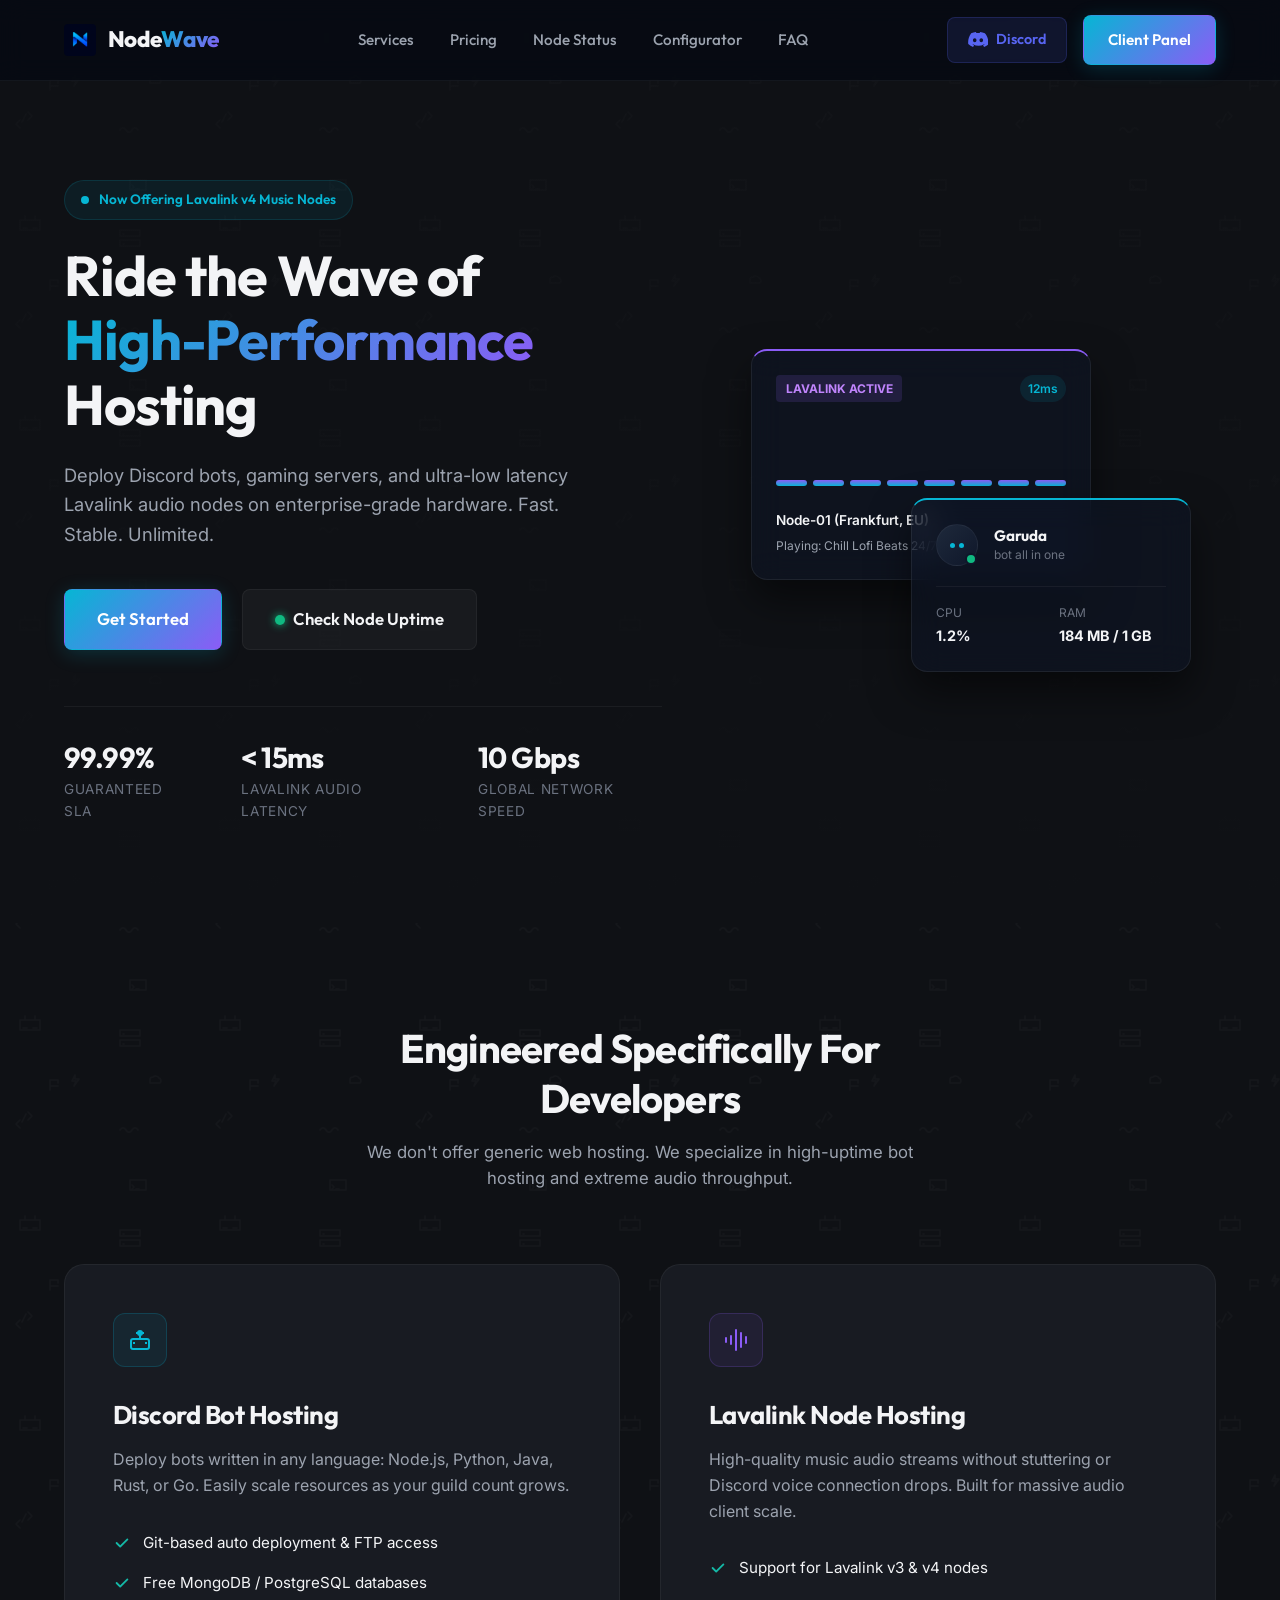
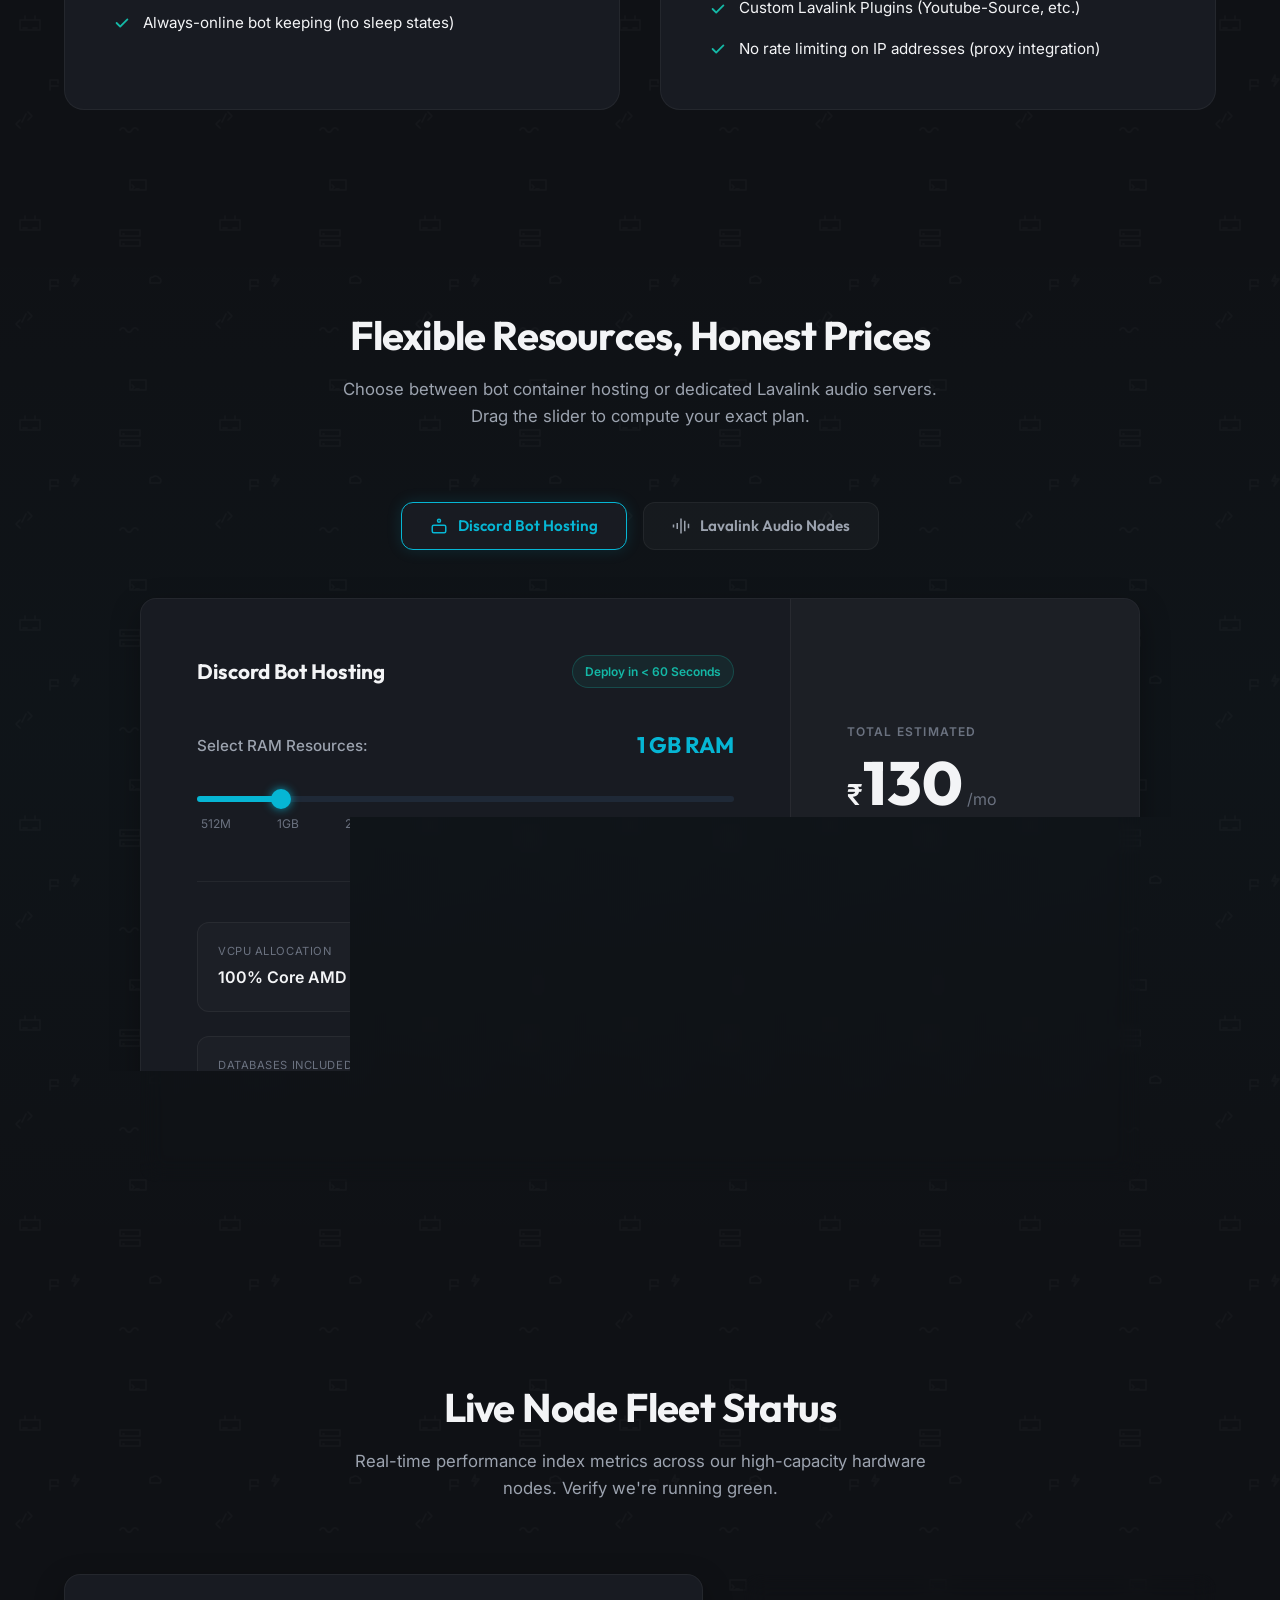
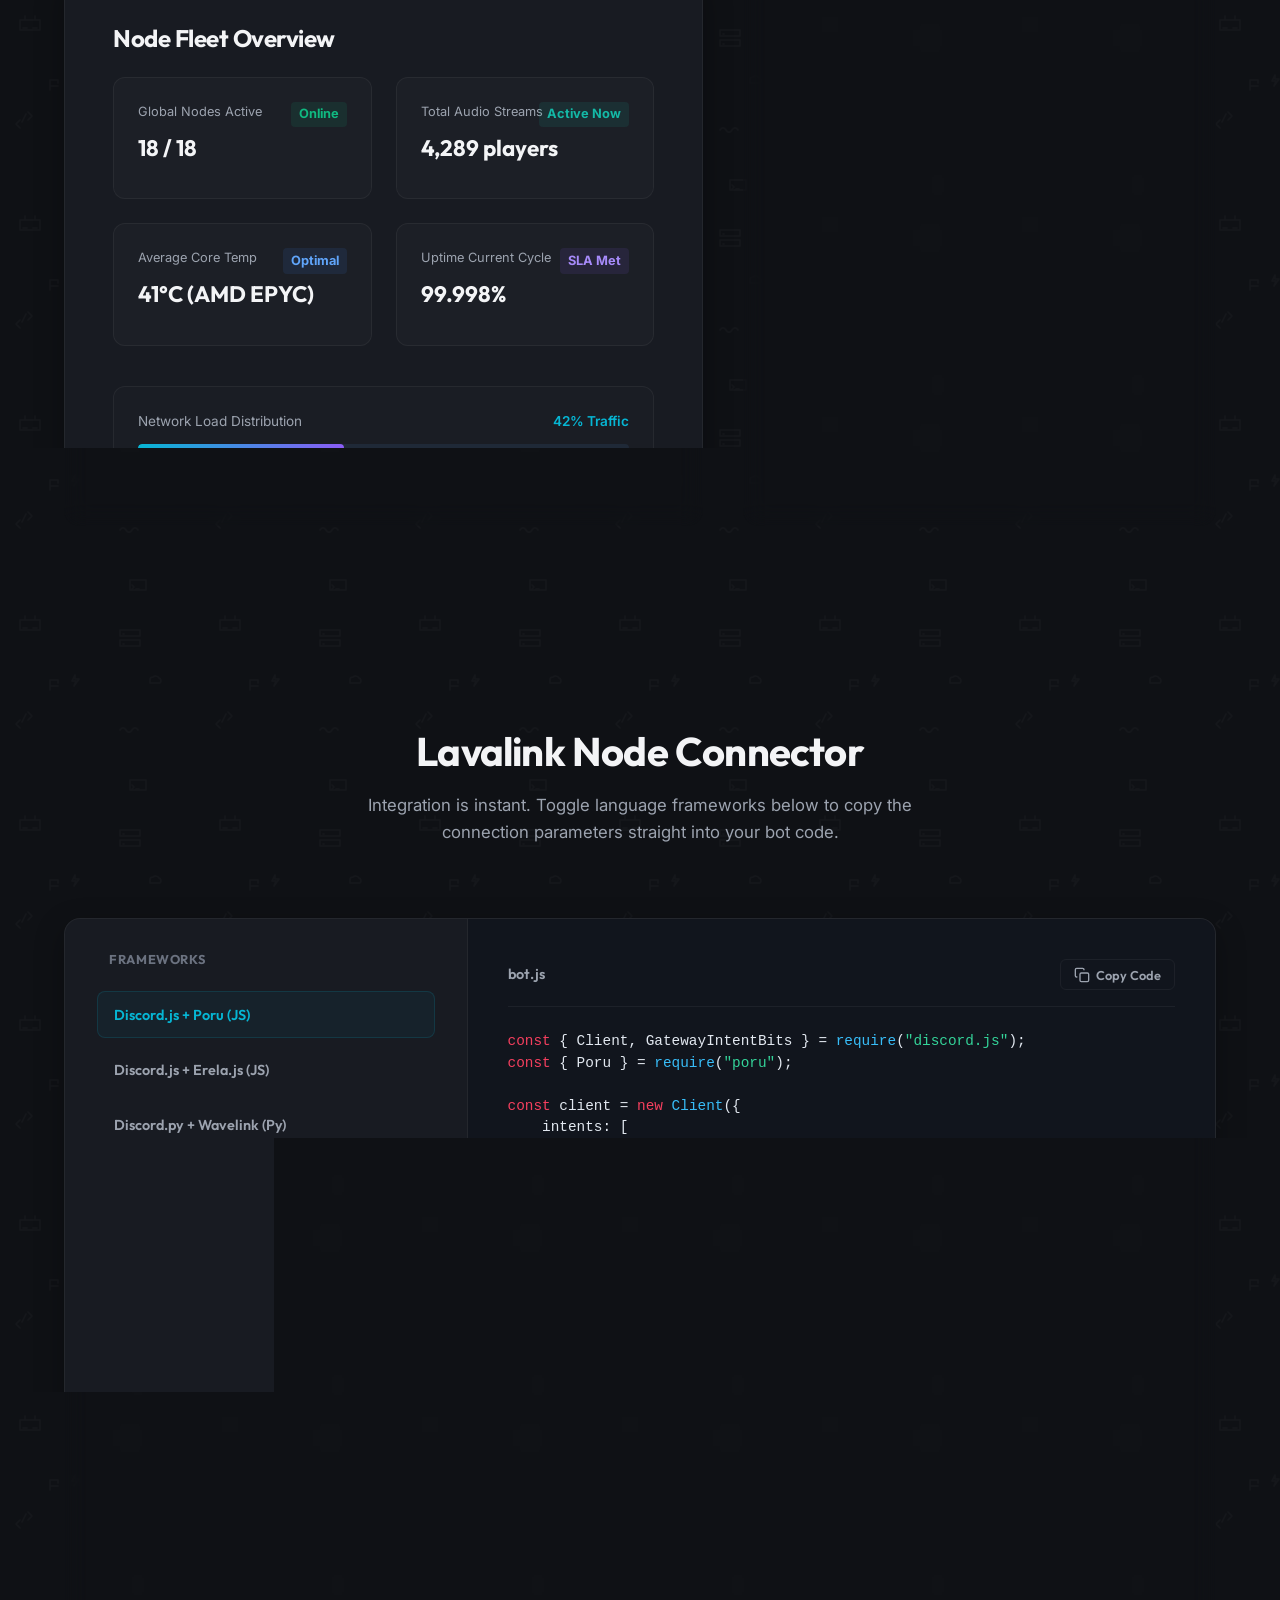
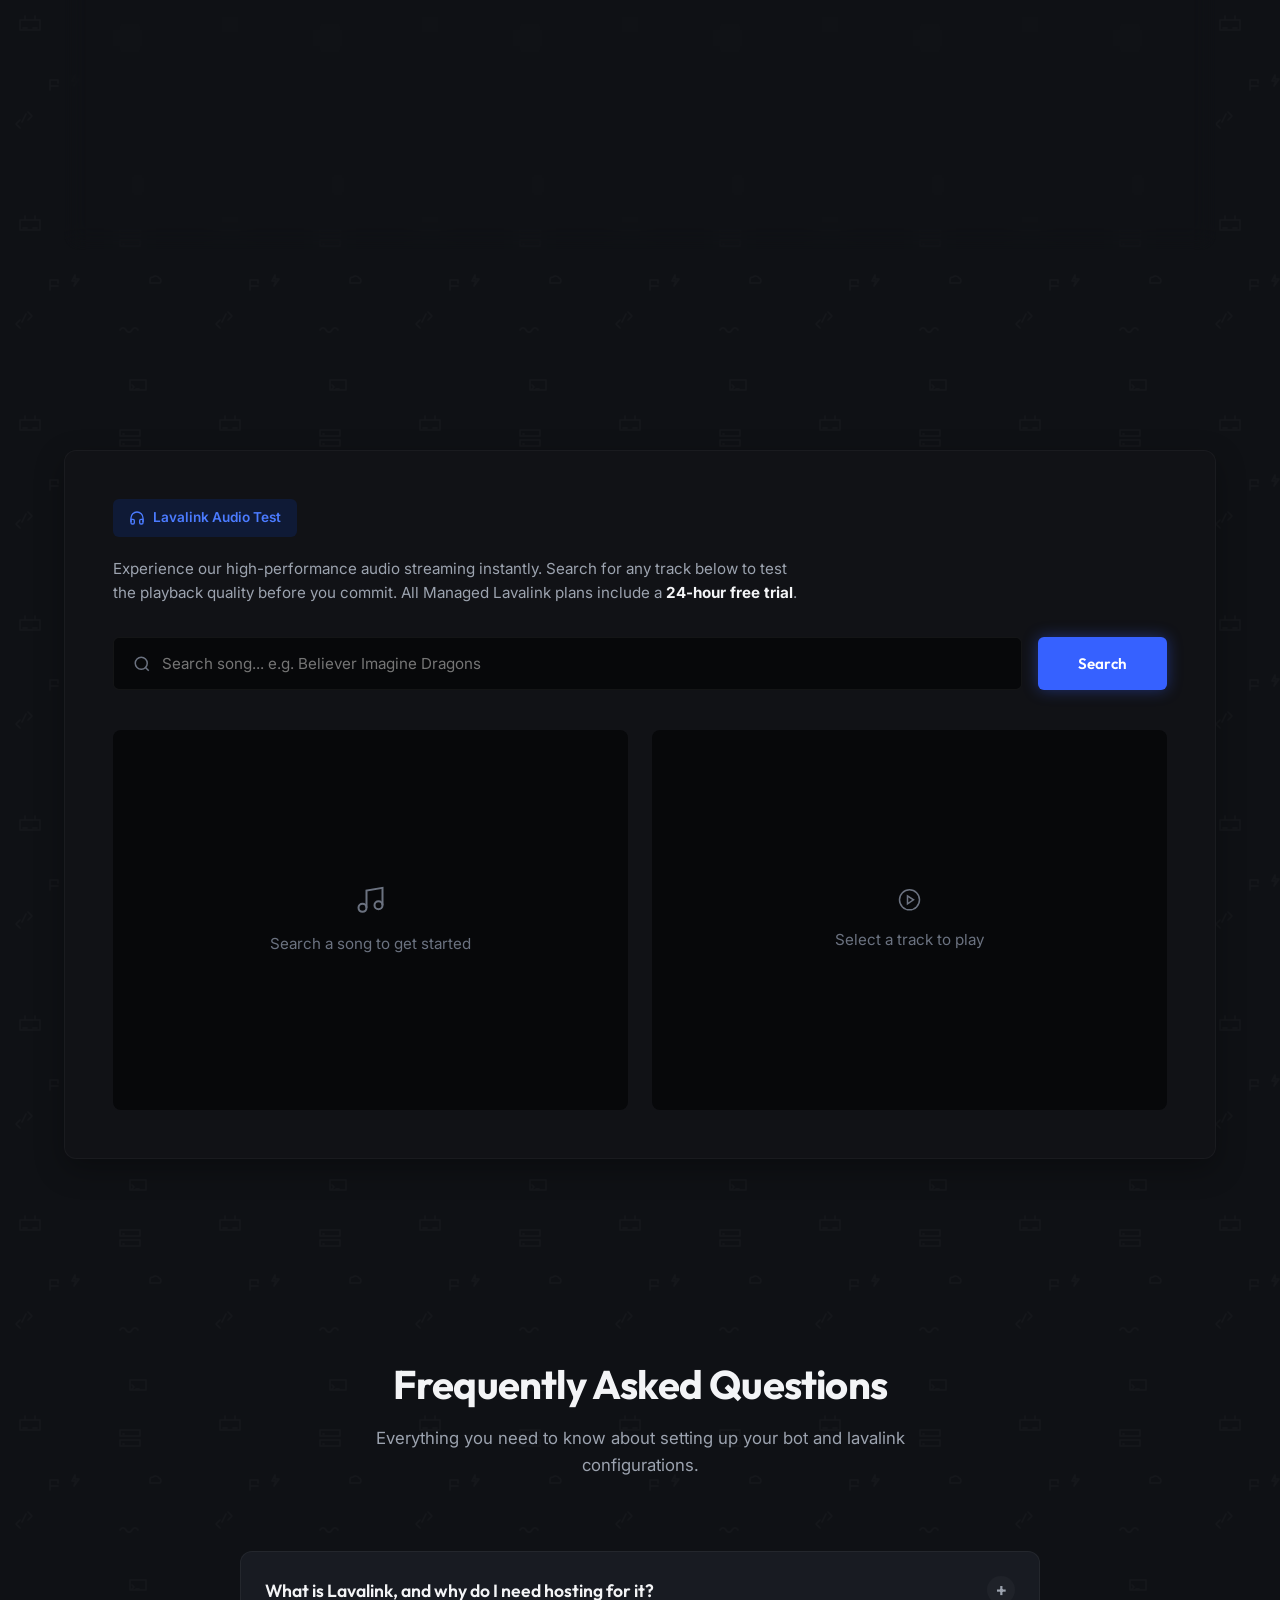
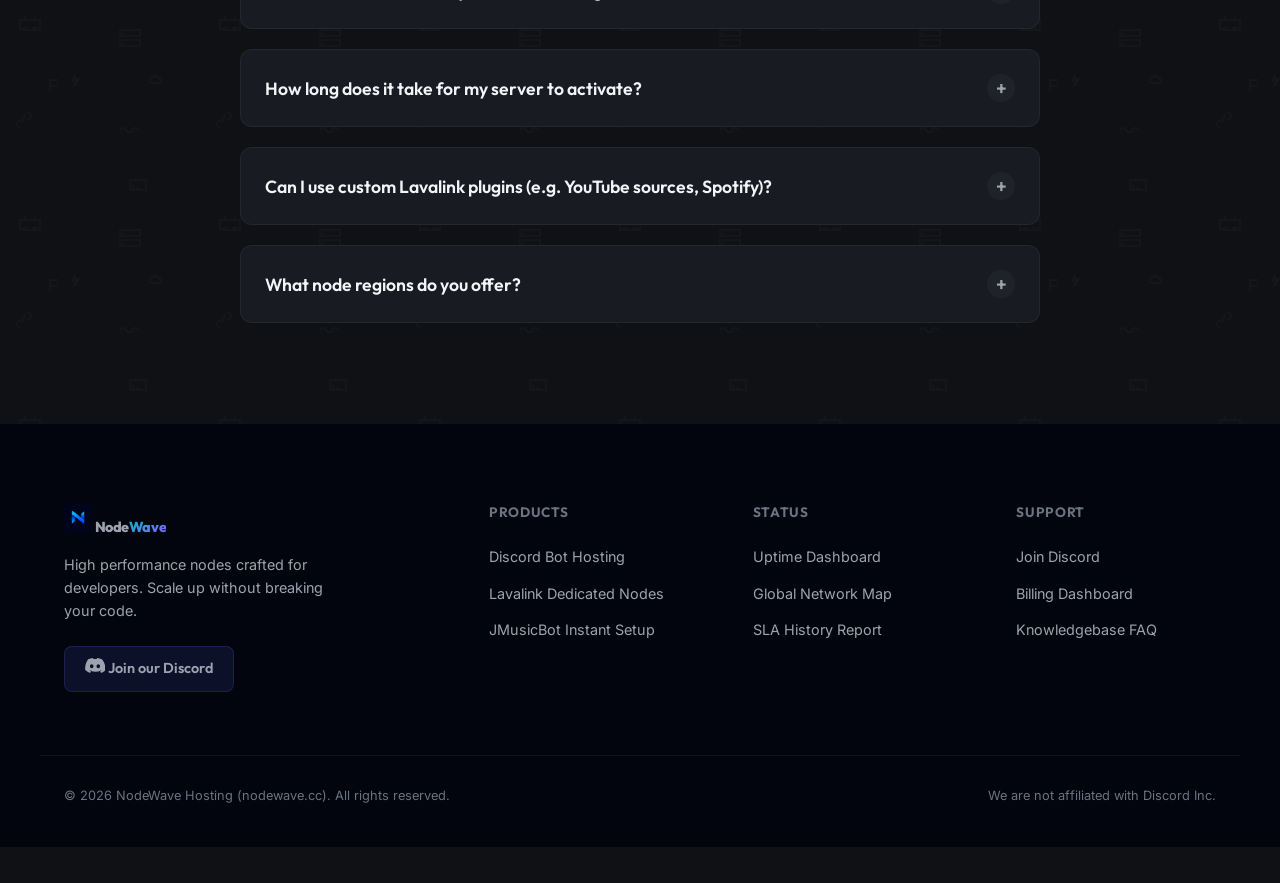
==== index.html @ 7b296e59 "update audio test description text" ====
<!DOCTYPE html>
<html lang="en">
<head>
    <meta charset="UTF-8">
    <meta name="viewport" content="width=device-width, initial-scale=1.0">
    <title>NodeWave | Premium Discord Bot & High-Performance Lavalink Hosting</title>
    <meta name="description" content="Deploy your Discord bots and Lavalink audio nodes with ultra-low latency, 99.9% uptime SLA, and interactive instant scaling on the industry-leading NodeWave hosting platform.">
    <!-- Google Fonts: Outfit & Inter -->
    <link rel="preconnect" href="https://fonts.googleapis.com">
    <link rel="preconnect" href="https://fonts.gstatic.com" crossorigin>
    <link href="https://fonts.googleapis.com/css2?family=Inter:wght@300;400;500;600;700&family=Outfit:wght@400;500;600;700;800&display=swap" rel="stylesheet">
    <link rel="stylesheet" href="style.css">
</head>
<body>
    <!-- Background glowing visual spots -->
    <div class="glow-orb orb-1"></div>
    <div class="glow-orb orb-2"></div>
    <div class="glow-orb orb-3"></div>

    <!-- Navigation Bar -->
    <header class="header">
        <div class="container nav-container">
            <a href="#" class="logo" id="nav-logo">
                <img src="nodewavelogo.png" alt="NodeWave Logo" class="logo-img">
                <span>Node<span class="gradient-text">Wave</span></span>
            </a>
            <nav class="nav-links">
                <a href="#services" class="nav-link" id="link-services">Services</a>
                <a href="#pricing" class="nav-link" id="link-pricing">Pricing</a>
                <a href="#status" class="nav-link" id="link-status">Node Status</a>
                <a href="#configurator" class="nav-link" id="link-config">Configurator</a>
                <a href="#faq" class="nav-link" id="link-faq">FAQ</a>
            </nav>
            <div class="nav-actions">
                <a href="https://discord.gg/bothost" class="btn-discord-nav" id="btn-nav-discord" target="_blank" rel="noopener">
                    <svg width="20" height="15" viewBox="0 0 127.14 96.36" fill="currentColor">
                        <path d="M107.7,8.07A105.15,105.15,0,0,0,77.26,0a77.19,77.19,0,0,0-3.3,6.83A96.67,96.67,0,0,0,53.22,6.83,77.19,77.19,0,0,0,49.88,0,105.15,105.15,0,0,0,19.44,8.07C3.66,31.58-1.86,54.65,1,77.53A105.73,105.73,0,0,0,32,96.36a77.7,77.7,0,0,0,6.63-10.85,68.43,68.43,0,0,1-10.45-5c.88-.65,1.74-1.34,2.58-2a75.58,75.58,0,0,0,72.9,0c.84.71,1.7,1.4,2.58,2a68.32,68.32,0,0,1-10.45,5,78.37,78.37,0,0,0,6.63,10.85,105.5,105.5,0,0,0,31.1-18.77C129.76,48.45,123.75,25.66,107.7,8.07ZM42.45,65.69C36.18,65.69,31,60,31,53S36.18,40.36,42.45,40.36,53.83,46,53.83,53,48.72,65.69,42.45,65.69Zm42.24,0C78.41,65.69,73.24,60,73.24,53S78.41,40.36,84.69,40.36,96.07,46,96.07,53,91,65.69,84.69,65.69Z"/>
                    </svg>
                    <span>Discord</span>
                </a>
                <a href="#billing" class="btn btn-primary btn-nav-cta" id="btn-nav-portal">Client Panel</a>
            </div>
            <!-- Mobile Menu Toggle -->
            <button class="mobile-toggle" id="mobile-nav-toggle" aria-label="Toggle menu">
                <span></span>
                <span></span>
                <span></span>
            </button>
        </div>
    </header>

    <!-- Mobile Drawer Menu -->
    <div class="mobile-menu" id="mobile-menu-drawer">
        <a href="#services" class="mobile-menu-link">Services</a>
        <a href="#pricing" class="mobile-menu-link">Pricing</a>
        <a href="#status" class="mobile-menu-link">Node Status</a>
        <a href="#configurator" class="mobile-menu-link">Configurator</a>
        <a href="#faq" class="mobile-menu-link">FAQ</a>
        <div class="mobile-menu-actions">
            <a href="https://discord.gg/bothost" class="btn-discord-nav" target="_blank" rel="noopener">Discord Support</a>
            <a href="#billing" class="btn btn-primary" style="text-align: center; display: block; margin-top: 1rem;">Client Panel</a>
        </div>
    </div>

    <main>
        <!-- Hero Section -->
        <section class="hero-section" id="hero">
            <!-- Background Video -->
            <div class="hero-video-bg">
                <video autoplay muted loop playsinline>
                    <source src="hero-bg.mp4" type="video/mp4">
                </video>
            </div>
            <div class="container hero-container">
                <div class="hero-content">
                    <div class="badge-new-release">
                        <span class="badge-dot animate-ping"></span>
                        <span>Now Offering Lavalink v4 Music Nodes</span>
                    </div>
                    <h1 class="hero-title">
                        Ride the Wave of <br>
                        <span class="gradient-text">High-Performance</span> Hosting
                    </h1>
                    <p class="hero-subtitle">
                        Deploy Discord bots, gaming servers, and ultra-low latency Lavalink audio nodes on enterprise-grade hardware. Fast. Stable. Unlimited.
                    </p>
                    <div class="hero-actions">
                        <a href="#pricing" class="btn btn-primary btn-large glow-hover" id="btn-hero-explore">Get Started</a>
                        <a href="#status" class="btn btn-secondary btn-large" id="btn-hero-status">
                            <span class="green-indicator animate-pulse"></span>
                            Check Node Uptime
                        </a>
                    </div>
                    <div class="hero-stats">
                        <div class="hero-stat-item">
                            <h3>99.99%</h3>
                            <p>Guaranteed SLA</p>
                        </div>
                        <div class="hero-stat-item">
                            <h3>&lt; 15ms</h3>
                            <p>Lavalink Audio Latency</p>
                        </div>
                        <div class="hero-stat-item">
                            <h3>10 Gbps</h3>
                            <p>Global Network Speed</p>
                        </div>
                    </div>
                </div>
                
                <!-- Graphic Hero Wave / Node Visual -->
                <div class="hero-visual">
                    <div class="visual-card-wrapper">
                        <!-- Glassmorphic floating card 1 -->
                        <div class="floating-card node-card">
                            <div class="card-header-status">
                                <span class="status-badge live">LAVALINK ACTIVE</span>
                                <span class="latency-pill">12ms</span>
                            </div>
                            <div class="audio-waves">
                                <span class="wave-bar bar-1"></span>
                                <span class="wave-bar bar-2"></span>
                                <span class="wave-bar bar-3"></span>
                                <span class="wave-bar bar-4"></span>
                                <span class="wave-bar bar-5"></span>
                                <span class="wave-bar bar-6"></span>
                                <span class="wave-bar bar-7"></span>
                                <span class="wave-bar bar-8"></span>
                            </div>
                            <div class="node-meta">
                                <span class="node-title">Node-01 (Frankfurt, EU)</span>
                                <span class="node-track-name">Playing: Chill Lofi Beats 24/7</span>
                            </div>
                        </div>

                        <!-- Glassmorphic floating card 2 -->
                        <div class="floating-card bot-card">
                            <div class="bot-header">
                                <div class="bot-avatar-mock">
                                    <div class="avatar-eye left"></div>
                                    <div class="avatar-eye right"></div>
                                    <div class="online-indicator"></div>
                                </div>
                                <div class="bot-details">
                                    <h4>Garuda</h4>
                                    <p>bot all in one</p>
                                </div>
                            </div>
                            <div class="bot-spec-grid">
                                <div class="spec-item">
                                    <span>CPU</span>
                                    <strong>1.2%</strong>
                                </div>
                                <div class="spec-item">
                                    <span>RAM</span>
                                    <strong>184 MB / 1 GB</strong>
                                </div>
                            </div>
                        </div>

                        <!-- Sphere mesh decorative grid -->
                        <div class="mesh-grid-bg"></div>
                    </div>
                </div>
            </div>
        </section>

        <!-- Services Highlight Section -->
        <section class="services-section" id="services">
            <div class="container">
                <div class="section-header">
                    <h2 class="section-title">Engineered Specifically For Developers</h2>
                    <p class="section-subtitle">We don't offer generic web hosting. We specialize in high-uptime bot hosting and extreme audio throughput.</p>
                </div>
                
                <div class="services-grid">
                    <!-- Bot Hosting Card -->
                    <div class="service-card" id="card-bot-hosting">
                        <div class="service-icon-box cyan-glow">
                            <svg width="24" height="24" viewBox="0 0 24 24" fill="none" stroke="currentColor" stroke-width="2">
                                <rect x="3" y="11" width="18" height="10" rx="2" />
                                <circle cx="12" cy="5" r="2" />
                                <path d="M12 7v4M8 5h8" />
                                <path d="M6 14v2M18 14v2" />
                            </svg>
                        </div>
                        <h3>Discord Bot Hosting</h3>
                        <p class="service-desc">
                            Deploy bots written in any language: Node.js, Python, Java, Rust, or Go. Easily scale resources as your guild count grows.
                        </p>
                        <ul class="service-list">
                            <li>
                                <svg class="list-check" viewBox="0 0 20 20" fill="currentColor"><path fill-rule="evenodd" d="M16.707 5.293a1 1 0 010 1.414l-8 8a1 1 0 01-1.414 0l-4-4a1 1 0 011.414-1.414L8 12.586l7.293-7.293a1 1 0 011.414 0z" clip-rule="evenodd"/></svg>
                                <span>Git-based auto deployment & FTP access</span>
                            </li>
                            <li>
                                <svg class="list-check" viewBox="0 0 20 20" fill="currentColor"><path fill-rule="evenodd" d="M16.707 5.293a1 1 0 010 1.414l-8 8a1 1 0 01-1.414 0l-4-4a1 1 0 011.414-1.414L8 12.586l7.293-7.293a1 1 0 011.414 0z" clip-rule="evenodd"/></svg>
                                <span>Free MongoDB / PostgreSQL databases</span>
                            </li>
                            <li>
                                <svg class="list-check" viewBox="0 0 20 20" fill="currentColor"><path fill-rule="evenodd" d="M16.707 5.293a1 1 0 010 1.414l-8 8a1 1 0 01-1.414 0l-4-4a1 1 0 011.414-1.414L8 12.586l7.293-7.293a1 1 0 011.414 0z" clip-rule="evenodd"/></svg>
                                <span>Always-online bot keeping (no sleep states)</span>
                            </li>
                        </ul>
                    </div>

                    <!-- Lavalink Hosting Card -->
                    <div class="service-card" id="card-lavalink-hosting">
                        <div class="service-icon-box purple-glow">
                            <svg width="24" height="24" viewBox="0 0 24 24" fill="none" stroke="currentColor" stroke-width="2">
                                <path d="M12 2v20M17 5v14M22 9v6M7 8v8M2 10v4" stroke-linecap="round"/>
                            </svg>
                        </div>
                        <h3>Lavalink Node Hosting</h3>
                        <p class="service-desc">
                            High-quality music audio streams without stuttering or Discord voice connection drops. Built for massive audio client scale.
                        </p>
                        <ul class="service-list">
                            <li>
                                <svg class="list-check" viewBox="0 0 20 20" fill="currentColor"><path fill-rule="evenodd" d="M16.707 5.293a1 1 0 010 1.414l-8 8a1 1 0 01-1.414 0l-4-4a1 1 0 011.414-1.414L8 12.586l7.293-7.293a1 1 0 011.414 0z" clip-rule="evenodd"/></svg>
                                <span>Support for Lavalink v3 & v4 nodes</span>
                            </li>
                            <li>
                                <svg class="list-check" viewBox="0 0 20 20" fill="currentColor"><path fill-rule="evenodd" d="M16.707 5.293a1 1 0 010 1.414l-8 8a1 1 0 01-1.414 0l-4-4a1 1 0 011.414-1.414L8 12.586l7.293-7.293a1 1 0 011.414 0z" clip-rule="evenodd"/></svg>
                                <span>Custom Lavalink Plugins (Youtube-Source, etc.)</span>
                            </li>
                            <li>
                                <svg class="list-check" viewBox="0 0 20 20" fill="currentColor"><path fill-rule="evenodd" d="M16.707 5.293a1 1 0 010 1.414l-8 8a1 1 0 01-1.414 0l-4-4a1 1 0 011.414-1.414L8 12.586l7.293-7.293a1 1 0 011.414 0z" clip-rule="evenodd"/></svg>
                                <span>No rate limiting on IP addresses (proxy integration)</span>
                            </li>
                        </ul>
                    </div>
                </div>
            </div>
        </section>

        <!-- Interactive Pricing Calculator -->
        <section class="pricing-section" id="pricing">
            <div class="container">
                <div class="section-header">
                    <h2 class="section-title">Flexible Resources, Honest Prices</h2>
                    <p class="section-subtitle">Choose between bot container hosting or dedicated Lavalink audio servers. Drag the slider to compute your exact plan.</p>
                </div>

                <div class="pricing-wrapper">
                    <!-- Pricing Tabs -->
                    <div class="pricing-tabs">
                        <button class="tab-btn active" id="tab-bot" data-target="bot">
                            <svg width="18" height="18" viewBox="0 0 24 24" fill="none" stroke="currentColor" stroke-width="2"><rect x="3" y="11" width="18" height="10" rx="2" /><circle cx="12" cy="5" r="2" /></svg>
                            Discord Bot Hosting
                        </button>
                        <button class="tab-btn" id="tab-lavalink" data-target="lavalink">
                            <svg width="18" height="18" viewBox="0 0 24 24" fill="none" stroke="currentColor" stroke-width="2"><path d="M12 2v20M17 5v14M22 9v6M7 8v8M2 10v4" /></svg>
                            Lavalink Audio Nodes
                        </button>
                    </div>

                    <!-- Pricing Calculator Card -->
                    <div class="pricing-card-main glass-panel">
                        <div class="pricing-calc-info">
                            <div class="calc-label-row">
                                <span class="calc-header-tag" id="current-service-type">Bot Hosting Spec</span>
                                <span class="calc-featured-badge">Deploy in &lt; 60 Seconds</span>
                            </div>
                            
                            <!-- Resource Slider -->
                            <div class="slider-container">
                                <div class="slider-label-row">
                                    <label for="resource-slider">Select RAM Resources:</label>
                                    <span class="resource-display" id="ram-display">2 GB RAM</span>
                                </div>
                                <input type="range" min="1" max="8" value="2" class="range-slider" id="resource-slider">
                                <div class="slider-ticks">
                                    <span>1GB</span>
                                    <span>2GB</span>
                                    <span>3GB</span>
                                    <span>4GB</span>
                                    <span>6GB</span>
                                    <span>8GB</span>
                                </div>
                            </div>

                            <!-- Hardware Specs Grid -->
                            <div class="hardware-grid">
                                <div class="hw-spec-card">
                                    <span class="hw-title">VCPU ALLOCATION</span>
                                    <strong class="hw-value" id="cpu-display">1 Core AMD EPYC</strong>
                                </div>
                                <div class="hw-spec-card">
                                    <span class="hw-title">NVME SSD STORAGE</span>
                                    <strong class="hw-value" id="disk-display">15 GB Storage</strong>
                                </div>
                                <div class="hw-spec-card">
                                    <span class="hw-title">DATABASES Included</span>
                                    <strong class="hw-value" id="db-display">1 DB (MongoDB)</strong>
                                </div>
                                <div class="hw-spec-card">
                                    <span class="hw-title">BANDWIDTH / TRAFFIC</span>
                                    <strong class="hw-value" id="traffic-display">Unmetered 10Gbps</strong>
                                </div>
                            </div>
                        </div>

                        <!-- Price display sidebar -->
                        <div class="pricing-checkout-card">
                            <span class="price-subtitle">TOTAL ESTIMATED</span>
                            <div class="price-amount-wrapper">
                                <span class="currency">₹</span>
                                <span class="price-val" id="price-display">52</span>
                                <span class="period">/mo</span>
                            </div>
                            <ul class="checkout-checks">
                                <li>
                                    <svg viewBox="0 0 20 20" fill="currentColor"><path fill-rule="evenodd" d="M16.707 5.293a1 1 0 010 1.414l-8 8a1 1 0 01-1.414 0l-4-4a1 1 0 011.414-1.414L8 12.586l7.293-7.293a1 1 0 011.414 0z" clip-rule="evenodd"/></svg>
                                    <span>Instant Pterodactyl Panel Access</span>
                                </li>
                                <li>
                                    <svg viewBox="0 0 20 20" fill="currentColor"><path fill-rule="evenodd" d="M16.707 5.293a1 1 0 010 1.414l-8 8a1 1 0 01-1.414 0l-4-4a1 1 0 011.414-1.414L8 12.586l7.293-7.293a1 1 0 011.414 0z" clip-rule="evenodd"/></svg>
                                    <span>24/7 Automated Backups</span>
                                </li>
                                <li>
                                    <svg viewBox="0 0 20 20" fill="currentColor"><path fill-rule="evenodd" d="M16.707 5.293a1 1 0 010 1.414l-8 8a1 1 0 01-1.414 0l-4-4a1 1 0 011.414-1.414L8 12.586l7.293-7.293a1 1 0 011.414 0z" clip-rule="evenodd"/></svg>
                                    <span>Cancel / Upgrade at any time</span>
                                </li>
                            </ul>
                            <a href="https://discord.gg/bothost" target="_blank" rel="noopener" class="btn btn-primary btn-checkout btn-full" id="btn-pricing-checkout">Configure Node</a>
                        </div>
                    </div>
                </div>
            </div>
        </section>

        <!-- Live Node Status Dashboard -->
        <section class="status-section" id="status">
            <div class="container">
                <div class="section-header">
                    <h2 class="section-title">Live Node Fleet Status</h2>
                    <p class="section-subtitle">Real-time performance index metrics across our high-capacity hardware nodes. Verify we're running green.</p>
                </div>

                <div class="status-dashboard-grid">
                    <!-- Stats summary cards -->
                    <div class="fleet-metrics-panel glass-panel">
                        <h3>Node Fleet Overview</h3>
                        <div class="fleet-grid">
                            <div class="metric-box">
                                <span>Global Nodes Active</span>
                                <strong>18 / 18</strong>
                                <span class="badge-status green">Online</span>
                            </div>
                            <div class="metric-box">
                                <span>Total Audio Streams</span>
                                <strong id="active-players-count">4,289 players</strong>
                                <span class="badge-status teal">Active Now</span>
                            </div>
                            <div class="metric-box">
                                <span>Average Core Temp</span>
                                <strong>41°C (AMD EPYC)</strong>
                                <span class="badge-status blue">Optimal</span>
                            </div>
                            <div class="metric-box">
                                <span>Uptime Current Cycle</span>
                                <strong>99.998%</strong>
                                <span class="badge-status purple">SLA Met</span>
                            </div>
                        </div>

                        <!-- Real-time performance chart simulated bars -->
                        <div class="visual-usage-tracker">
                            <div class="tracker-header">
                                <span>Network Load Distribution</span>
                                <span class="tracker-percent" id="net-load-val">42% Traffic</span>
                            </div>
                            <div class="tracker-bar-container">
                                <div class="tracker-bar-fill" id="net-load-bar" style="width: 42%;"></div>
                            </div>
                        </div>
                    </div>

                    <!-- Latency Tester Panel -->
                    <div class="ping-tester-panel glass-panel">
                        <h3>Interactive Ping Route Test</h3>
                        <p class="ping-intro-text">Simulate connection request times from your local computer to our core nodes hosting bots and Lavaplayer.</p>
                        
                        <div class="ping-locations-list">
                            <div class="ping-location-item" data-loc="us">
                                <div class="loc-name">
                                    <span class="flag-icon">🇺🇸</span>
                                    <span>United States</span>
                                </div>
                                <div class="ping-result" id="ping-us">-- ms</div>
                            </div>
                            <div class="ping-location-item" data-loc="germany">
                                <div class="loc-name">
                                    <span class="flag-icon">🇩🇪</span>
                                    <span>Germany</span>
                                </div>
                                <div class="ping-result" id="ping-germany">-- ms</div>
                            </div>
                            <div class="ping-location-item" data-loc="singapore">
                                <div class="loc-name">
                                    <span class="flag-icon">🇸🇬</span>
                                    <span>Singapore</span>
                                </div>
                                <div class="ping-result" id="ping-singapore">-- ms</div>
                            </div>
                        </div>

                        <button class="btn btn-secondary btn-full btn-glow-cyan" id="btn-run-ping-test">
                            <svg width="16" height="16" viewBox="0 0 24 24" fill="none" stroke="currentColor" stroke-width="2">
                                <path d="M22 12h-4l-3 9L9 3l-3 9H2" />
                            </svg>
                            Run Real-time Ping Test
                        </button>
                    </div>
                </div>
            </div>
        </section>

        <!-- Interactive Code Configurator -->
        <section class="configurator-section" id="configurator">
            <div class="container">
                <div class="section-header">
                    <h2 class="section-title">Lavalink Node Connector</h2>
                    <p class="section-subtitle">Integration is instant. Toggle language frameworks below to copy the connection parameters straight into your bot code.</p>
                </div>

                <div class="configurator-wrapper glass-panel">
                    <div class="config-tabs-sidebar">
                        <h4>Frameworks</h4>
                        <button class="framework-btn active" data-lang="js-poru">
                            <span>Discord.js + Poru (JS)</span>
                        </button>
                        <button class="framework-btn" data-lang="js-erela">
                            <span>Discord.js + Erela.js (JS)</span>
                        </button>
                        <button class="framework-btn" data-lang="py-wavelink">
                            <span>Discord.py + Wavelink (Py)</span>
                        </button>
                    </div>

                    <div class="config-display-area">
                        <div class="code-header">
                            <span class="code-title" id="code-file-name">bot.js</span>
                            <button class="btn-copy-code" id="btn-copy-code">
                                <svg width="16" height="16" viewBox="0 0 24 24" fill="none" stroke="currentColor" stroke-width="2" id="copy-icon">
                                    <rect x="9" y="9" width="13" height="13" rx="2" ry="2"/>
                                    <path d="M5 15H4a2 2 0 0 1-2-2V4a2 2 0 0 1 2-2h9a2 2 0 0 1 2 2v1"/>
                                </svg>
                                <span id="copy-status-text">Copy Code</span>
                            </button>
                        </div>
                        <pre class="code-pre"><code id="code-block" class="language-javascript">// Connection code snippet will inject here</code></pre>
                    </div>
                </div>
            </div>
        </section>

        <!-- Lavalink Audio Test Section -->
        <section class="audio-test-section" id="audio-test">
            <div class="container">
                <div class="audio-test-wrapper glass-panel">
                    <div class="audio-test-header">
                        <div class="test-badge">
                            <svg width="16" height="16" viewBox="0 0 24 24" fill="none" stroke="currentColor" stroke-width="2"><path d="M3 18v-6a9 9 0 0 1 18 0v6"></path><path d="M21 19a2 2 0 0 1-2 2h-1a2 2 0 0 1-2-2v-3a2 2 0 0 1 2-2h3zM3 19a2 2 0 0 0 2 2h1a2 2 0 0 0 2-2v-3a2 2 0 0 0-2-2H3z"></path></svg>
                            Lavalink Audio Test
                        </div>
                        <p class="test-desc">Experience our high-performance audio streaming instantly. Search for any track below to test the playback quality before you commit. All Managed Lavalink plans include a <strong>24-hour free trial</strong>.</p>
                    </div>

                    <div class="test-search-row">
                        <div class="search-input-wrapper">
                            <svg width="18" height="18" viewBox="0 0 24 24" fill="none" stroke="currentColor" stroke-width="2"><circle cx="11" cy="11" r="8"></circle><line x1="21" y1="21" x2="16.65" y2="16.65"></line></svg>
                            <input type="text" id="audio-search-input" placeholder="Search song... e.g. Believer Imagine Dragons" autocomplete="off">
                        </div>
                        <button class="btn btn-primary btn-search-test" id="btn-audio-search">Search</button>
                    </div>

                    <div class="test-panels-grid">
                        <!-- Left Panel: Search Results -->
                        <div class="test-panel results-panel" id="audio-results-panel">
                            <div class="empty-state">
                                <svg width="32" height="32" viewBox="0 0 24 24" fill="none" stroke="currentColor" stroke-width="1.5"><path d="M9 18V5l12-2v13"></path><circle cx="6" cy="18" r="3"></circle><circle cx="18" cy="16" r="3"></circle></svg>
                                <p>Search a song to get started</p>
                            </div>
                        </div>

                        <!-- Right Panel: Player -->
                        <div class="test-panel player-panel" id="audio-player-panel">
                            <div class="empty-state">
                                <svg width="24" height="24" viewBox="0 0 24 24" fill="none" stroke="currentColor" stroke-width="1.5"><circle cx="12" cy="12" r="10"></circle><polygon points="10 8 16 12 10 16 10 8"></polygon></svg>
                                <p>Select a track to play</p>
                            </div>
                        </div>
                    </div>
                </div>
            </div>
        </section>
        <!-- FAQ Accordion -->
        <section class="faq-section" id="faq">
            <div class="container">
                <div class="section-header">
                    <h2 class="section-title">Frequently Asked Questions</h2>
                    <p class="section-subtitle">Everything you need to know about setting up your bot and lavalink configurations.</p>
                </div>

                <div class="faq-accordion-wrapper">
                    <!-- FAQ 1 -->
                    <div class="faq-item">
                        <button class="faq-question-btn" aria-expanded="false">
                            <span>What is Lavalink, and why do I need hosting for it?</span>
                            <span class="faq-icon-arrow">+</span>
                        </button>
                        <div class="faq-answer-container">
                            <p class="faq-answer">
                                Lavalink is a standalone audio sending node written in Java that handles the audio processing, decoding, and socket streams for Discord music bots. By hosting Lavalink on dedicated high-performance hardware, your bot code does not have to execute complex media parsing, preventing sound lag, voice cracking, and CPU bottlenecks on your main bot container.
                            </p>
                        </div>
                    </div>

                    <!-- FAQ 2 -->
                    <div class="faq-item">
                        <button class="faq-question-btn" aria-expanded="false">
                            <span>How long does it take for my server to activate?</span>
                            <span class="faq-icon-arrow">+</span>
                        </button>
                        <div class="faq-answer-container">
                            <p class="faq-answer">
                                Deployment is 100% automated and instant. As soon as invoice verification is complete, your Pterodactyl container login credentials are emailed to you, allowing you to upload your files, manage dependencies, and boot your server immediately.
                            </p>
                        </div>
                    </div>

                    <!-- FAQ 3 -->
                    <div class="faq-item">
                        <button class="faq-question-btn" aria-expanded="false">
                            <span>Can I use custom Lavalink plugins (e.g. YouTube sources, Spotify)?</span>
                            <span class="faq-icon-arrow">+</span>
                        </button>
                        <div class="faq-answer-container">
                            <p class="faq-answer">
                                Yes. All our Lavalink plans allow you to customize the `application.yml` config file and upload `.jar` plugins (like custom video/audio decoders) directly into the `plugins/` subdirectory of your Lavalink node server.
                            </p>
                        </div>
                    </div>

                    <!-- FAQ 4 -->
                    <div class="faq-item">
                        <button class="faq-question-btn" aria-expanded="false">
                            <span>What node regions do you offer?</span>
                            <span class="faq-icon-arrow">+</span>
                        </button>
                        <div class="faq-answer-container">
                            <p class="faq-answer">
                                We currently deploy bot and Lavalink nodes in the United States, Germany, and Singapore to guarantee low latency nodes closest to your Discord voice channel gateways.
                            </p>
                        </div>
                    </div>
                </div>
            </div>
        </section>
    </main>

    <!-- Footer -->
    <footer class="footer-section">
        <div class="container footer-grid">
            <div class="footer-col brand-col">
                <a href="#" class="logo footer-logo">
                    <img src="nodewavelogo.png" alt="NodeWave Logo" class="logo-img" style="width: 28px; height: 28px;">
                    <span>Node<span class="gradient-text">Wave</span></span>
                </a>
                <p class="brand-moto">High performance nodes crafted for developers. Scale up without breaking your code.</p>
                <div class="social-row">
                    <a href="https://discord.gg/bothost" class="btn-discord-nav" aria-label="Discord" target="_blank" rel="noopener">
                        <svg width="20" height="15" viewBox="0 0 127.14 96.36" fill="currentColor"><path d="M107.7,8.07A105.15,105.15,0,0,0,77.26,0a77.19,77.19,0,0,0-3.3,6.83A96.67,96.67,0,0,0,53.22,6.83,77.19,77.19,0,0,0,49.88,0,105.15,105.15,0,0,0,19.44,8.07C3.66,31.58-1.86,54.65,1,77.53A105.73,105.73,0,0,0,32,96.36a77.7,77.7,0,0,0,6.63-10.85,68.43,68.43,0,0,1-10.45-5c.88-.65,1.74-1.34,2.58-2a75.58,75.58,0,0,0,72.9,0c.84.71,1.7,1.4,2.58,2a68.32,68.32,0,0,1-10.45,5,78.37,78.37,0,0,0,6.63,10.85,105.5,105.5,0,0,0,31.1-18.77C129.76,48.45,123.75,25.66,107.7,8.07ZM42.45,65.69C36.18,65.69,31,60,31,53S36.18,40.36,42.45,40.36,53.83,46,53.83,53,48.72,65.69,42.45,65.69Zm42.24,0C78.41,65.69,73.24,60,73.24,53S78.41,40.36,84.69,40.36,96.07,46,96.07,53,91,65.69,84.69,65.69Z"/></svg>
                        <span>Join our Discord</span>
                    </a>
                </div>
            </div>
            
            <div class="footer-col">
                <h4>Products</h4>
                <a href="#pricing">Discord Bot Hosting</a>
                <a href="#pricing">Lavalink Dedicated Nodes</a>
                <a href="#pricing">JMusicBot Instant Setup</a>
            </div>

            <div class="footer-col">
                <h4>Status</h4>
                <a href="#status">Uptime Dashboard</a>
                <a href="#status">Global Network Map</a>
                <a href="#status">SLA History Report</a>
            </div>

            <div class="footer-col">
                <h4>Support</h4>
                <a href="https://discord.gg/bothost">Join Discord</a>
                <a href="#billing">Billing Dashboard</a>
                <a href="#faq">Knowledgebase FAQ</a>
            </div>
        </div>
        <div class="footer-bottom container">
            <p>&copy; 2026 NodeWave Hosting (nodewave.cc). All rights reserved.</p>
            <p>We are not affiliated with Discord Inc.</p>
        </div>
    </footer>

    <!-- App Logic Script -->
    <script src="app.js"></script>
</body>
</html>
---- style.css ----
/* ==========================================================================
   NodeWave CSS Design System & Layout
   ========================================================================== */

/* 1. Global Reset & Variables */
:root {
    --bg-dark: #0f1115;
    --bg-surface: #181b22;
    --bg-surface-glass: #181b22;
    --border-color: rgba(255, 255, 255, 0.05);
    --border-color-glow: rgba(6, 182, 212, 0.15);
    
    --text-primary: #f3f4f6;
    --text-secondary: #9ca3af;
    --text-muted: #6b7280;

    --accent-cyan: #06b6d4;
    --accent-cyan-rgb: 6, 182, 212;
    --accent-purple: #8b5cf6;
    --accent-purple-rgb: 139, 92, 246;
    --accent-teal: #14b8a6;
    --accent-green: #10b981;

    --font-heading: 'Outfit', 'Inter', sans-serif;
    --font-body: 'Inter', sans-serif;

    --transition-fast: 0.2s ease;
    --transition-normal: 0.3s cubic-bezier(0.4, 0, 0.2, 1);
    
    --container-width: 1200px;
}

* {
    margin: 0;
    padding: 0;
    box-sizing: border-box;
}

html {
    scroll-behavior: smooth;
    background-color: var(--bg-dark);
    color: var(--text-primary);
    font-family: var(--font-body);
    font-size: 16px;
    -webkit-font-smoothing: antialiased;
}

body {
    overflow-x: hidden;
    position: relative;
    min-height: 100vh;
    line-height: 1.6;
    background-color: var(--bg-dark);
    background-image: url("data:image/svg+xml,%3Csvg%20width='200'%20height='200'%20viewBox='0%200%20200%20200'%20xmlns='http://www.w3.org/2000/svg'%3E%3Cg%20fill='none'%20stroke='rgba(255,255,255,0.025)'%20stroke-width='1.5'%20stroke-linecap='round'%20stroke-linejoin='round'%3E%3Cpath%20d='M20%2020h20v10H20zm5-4v4m10-4v4m-12%208h4m6%200h4'/%3E%3Cpath%20d='M120%2030h20v6h-20zm0%2010h20v6h-20zm3-6h1m-1%2010h1'/%3E%3Cpath%20d='M20%20120l-4%204%204%204m8-8l4-4-4-4m-2%202l-4%208'/%3E%3Cpath%20d='M120%20130c2-3%204-3%206%200s4%203%206%200%204-3%206%200'/%3E%3Cpath%20d='M75%2075l-3%206h4l-2%205%205-7h-4zm75%205a3%203%200%200%201%203-3%204%204%200%200%201%206%201%203%203%200%200%201%201%205h-10zm-100%2010v-10h8v3m-8%203h8'/%3E%3Cpath%20d='M130%20180h16v10h-16zm2%205l2%202-2%202m4%200h3'/%3E%3C/g%3E%3C/svg%3E");
    background-repeat: repeat;
}

/* 2. Layout & Container */
.container {
    width: 100%;
    max-width: var(--container-width);
    margin: 0 auto;
    padding: 0 1.5rem;
}

/* Background Glow Orbs */
.glow-orb {
    display: none;
}

/* Custom Scrollbar */
::-webkit-scrollbar {
    width: 10px;
}
::-webkit-scrollbar-track {
    background: var(--bg-dark);
}
::-webkit-scrollbar-thumb {
    background: #1f2937;
    border-radius: 5px;
    border: 2px solid var(--bg-dark);
}
::-webkit-scrollbar-thumb:hover {
    background: #374151;
}

/* 3. Typography Helpers */
h1, h2, h3, h4 {
    font-family: var(--font-heading);
    font-weight: 700;
    letter-spacing: -0.02em;
    line-height: 1.25;
}

.gradient-text {
    background: linear-gradient(135deg, var(--accent-cyan) 0%, var(--accent-purple) 100%);
    -webkit-background-clip: text;
    -webkit-text-fill-color: transparent;
    background-clip: text;
}

/* 4. Common Components (Buttons, Panels) */
.btn {
    display: inline-flex;
    align-items: center;
    justify-content: center;
    gap: 0.5rem;
    font-family: var(--font-heading);
    font-weight: 600;
    padding: 0.75rem 1.5rem;
    border-radius: 8px;
    cursor: pointer;
    transition: var(--transition-normal);
    text-decoration: none;
    font-size: 0.95rem;
    border: 1px solid transparent;
}

.btn-primary {
    background: linear-gradient(135deg, var(--accent-cyan) 0%, var(--accent-purple) 100%);
    color: #fff;
    box-shadow: 0 4px 20px rgba(6, 182, 212, 0.2);
}
.btn-primary:hover {
    transform: translateY(-2px);
    box-shadow: 0 6px 24px rgba(6, 182, 212, 0.4);
}
.btn-primary:active {
    transform: translateY(0);
}

.btn-secondary {
    background: rgba(255, 255, 255, 0.04);
    color: var(--text-primary);
    border-color: var(--border-color);
}
.btn-secondary:hover {
    background: rgba(255, 255, 255, 0.08);
    border-color: rgba(255, 255, 255, 0.15);
    transform: translateY(-2px);
}

.btn-large {
    padding: 1rem 2rem;
    font-size: 1.05rem;
}

.btn-full {
    width: 100%;
}

.btn-discord-nav {
    display: inline-flex;
    align-items: center;
    gap: 0.5rem;
    padding: 0.65rem 1.25rem;
    border-radius: 8px;
    background: rgba(88, 101, 242, 0.12);
    color: #5865F2;
    border: 1px solid rgba(88, 101, 242, 0.2);
    font-family: var(--font-heading);
    font-weight: 600;
    text-decoration: none;
    font-size: 0.9rem;
    transition: var(--transition-normal);
}
.btn-discord-nav:hover {
    background: #5865F2;
    color: #fff;
    transform: translateY(-2px);
}

.glass-panel {
    background: var(--bg-surface-glass);
    backdrop-filter: blur(12px);
    -webkit-backdrop-filter: blur(12px);
    border: 1px solid var(--border-color);
    border-radius: 16px;
    box-shadow: 0 10px 30px rgba(0, 0, 0, 0.3);
}

/* Animations */
@keyframes ping {
    75%, 100% {
        transform: scale(2);
        opacity: 0;
    }
}
.animate-ping {
    animation: ping 1.5s cubic-bezier(0, 0, 0.2, 1) infinite;
}

@keyframes pulse {
    0%, 100% {
        opacity: 1;
    }
    50% {
        opacity: .4;
    }
}
.animate-pulse {
    animation: pulse 2s cubic-bezier(0.4, 0, 0.6, 1) infinite;
}

/* 5. Header / Navigation */
.header {
    position: fixed;
    top: 0;
    left: 0;
    right: 0;
    z-index: 100;
    background: rgba(3, 7, 18, 0.6);
    backdrop-filter: blur(12px);
    -webkit-backdrop-filter: blur(12px);
    border-bottom: 1px solid var(--border-color);
    transition: var(--transition-fast);
}

.nav-container {
    display: flex;
    align-items: center;
    justify-content: space-between;
    height: 80px;
}

.logo {
    display: flex;
    align-items: center;
    gap: 0.75rem;
    font-family: var(--font-heading);
    font-weight: 800;
    font-size: 1.4rem;
    color: var(--text-primary);
    text-decoration: none;
    letter-spacing: -0.03em;
}
.logo-img {
    width: 32px;
    height: 32px;
    object-fit: contain;
    border-radius: 4px;
}

.nav-links {
    display: flex;
    align-items: center;
    gap: 2.25rem;
}

.nav-link {
    font-family: var(--font-heading);
    font-weight: 500;
    font-size: 0.95rem;
    color: var(--text-secondary);
    text-decoration: none;
    position: relative;
    padding: 0.5rem 0;
    transition: var(--transition-fast);
}
.nav-link:hover {
    color: var(--text-primary);
}
.nav-link::after {
    content: '';
    position: absolute;
    bottom: 0;
    left: 0;
    width: 100%;
    height: 2px;
    background: linear-gradient(90deg, var(--accent-cyan), var(--accent-purple));
    transform: scaleX(0);
    transform-origin: right;
    transition: transform 0.3s ease;
}
.nav-link:hover::after {
    transform: scaleX(1);
    transform-origin: left;
}

.nav-actions {
    display: flex;
    align-items: center;
    gap: 1rem;
}

.mobile-toggle {
    display: none;
    flex-direction: column;
    gap: 6px;
    border: none;
    background: transparent;
    cursor: pointer;
    padding: 0.25rem;
}
.mobile-toggle span {
    display: block;
    width: 24px;
    height: 2px;
    background-color: var(--text-primary);
    transition: var(--transition-fast);
}

/* Mobile menu drawer */
.mobile-menu {
    display: none;
    position: fixed;
    top: 80px;
    left: 0;
    right: 0;
    background: var(--bg-surface);
    border-bottom: 1px solid var(--border-color);
    padding: 2rem 1.5rem;
    z-index: 90;
    flex-direction: column;
    gap: 1.25rem;
    transform: translateY(-100%);
    opacity: 0;
    transition: all 0.3s ease;
    pointer-events: none;
}
.mobile-menu.active {
    transform: translateY(0);
    opacity: 1;
    pointer-events: all;
}
.mobile-menu-link {
    font-family: var(--font-heading);
    font-size: 1.2rem;
    font-weight: 600;
    color: var(--text-secondary);
    text-decoration: none;
    padding-bottom: 0.5rem;
    border-bottom: 1px solid rgba(255,255,255,0.03);
}
.mobile-menu-link:hover {
    color: var(--text-primary);
}

/* 6. Hero Section */
.hero-section {
    padding: 180px 0 100px;
    position: relative;
    overflow: hidden;
}

.hero-video-bg {
    position: absolute;
    top: 0;
    left: 0;
    width: 100%;
    height: 100%;
    overflow: hidden;
    z-index: 0;
    pointer-events: none;
}

.hero-video-bg video {
    width: 100%;
    height: 100%;
    object-fit: cover;
    opacity: 0.15; /* Sleek and subtle visibility */
}

.hero-video-bg::after {
    content: '';
    position: absolute;
    top: 0;
    left: 0;
    width: 100%;
    height: 100%;
    background: linear-gradient(180deg, rgba(15, 17, 21, 0.4) 0%, var(--bg-dark) 100%);
    z-index: 1;
}

.hero-container {
    display: grid;
    grid-template-columns: 1.1fr 0.9fr;
    align-items: center;
    gap: 4rem;
    position: relative;
    z-index: 2;
}

.badge-new-release {
    display: inline-flex;
    align-items: center;
    gap: 0.65rem;
    background: rgba(6, 182, 212, 0.08);
    border: 1px solid var(--border-color-glow);
    padding: 0.5rem 1rem;
    border-radius: 9999px;
    font-size: 0.85rem;
    font-weight: 600;
    color: var(--accent-cyan);
    margin-bottom: 1.5rem;
    font-family: var(--font-heading);
}
.badge-dot {
    width: 8px;
    height: 8px;
    background-color: var(--accent-cyan);
    border-radius: 50%;
}

.hero-title {
    font-size: 3.5rem;
    line-height: 1.15;
    margin-bottom: 1.5rem;
}

.hero-subtitle {
    font-size: 1.15rem;
    color: var(--text-secondary);
    margin-bottom: 2.5rem;
    max-width: 520px;
}

.hero-actions {
    display: flex;
    align-items: center;
    gap: 1.25rem;
    margin-bottom: 3.5rem;
}

.green-indicator {
    width: 10px;
    height: 10px;
    background-color: var(--accent-green);
    border-radius: 50%;
    box-shadow: 0 0 8px var(--accent-green);
}

.hero-stats {
    display: flex;
    gap: 3rem;
    border-top: 1px solid var(--border-color);
    padding-top: 2rem;
}
.hero-stat-item h3 {
    font-size: 1.8rem;
    color: var(--text-primary);
}
.hero-stat-item p {
    font-size: 0.85rem;
    color: var(--text-muted);
    text-transform: uppercase;
    letter-spacing: 0.05em;
    margin-top: 0.25rem;
}

/* Hero Visual Graphics */
.hero-visual {
    position: relative;
    display: flex;
    justify-content: center;
    align-items: center;
}

.visual-card-wrapper {
    position: relative;
    width: 100%;
    max-width: 440px;
    height: 380px;
}

.floating-card {
    position: absolute;
    background: rgba(15, 23, 42, 0.45);
    backdrop-filter: blur(16px);
    -webkit-backdrop-filter: blur(16px);
    border: 1px solid rgba(255, 255, 255, 0.07);
    border-radius: 16px;
    padding: 1.5rem;
    box-shadow: 0 20px 40px rgba(0,0,0,0.5);
    transition: transform 0.5s ease;
}

/* Lavalink Status Card */
.node-card {
    top: 10%;
    left: 0;
    width: 340px;
    z-index: 2;
    border-top: 2px solid var(--accent-purple);
}
.card-header-status {
    display: flex;
    justify-content: space-between;
    align-items: center;
    margin-bottom: 1.5rem;
}
.status-badge {
    font-size: 0.75rem;
    font-weight: 700;
    padding: 0.25rem 0.6rem;
    border-radius: 4px;
}
.status-badge.live {
    background: rgba(139, 92, 246, 0.15);
    color: #c084fc;
}
.latency-pill {
    font-size: 0.75rem;
    font-weight: 600;
    background: rgba(6, 182, 212, 0.1);
    color: var(--accent-cyan);
    padding: 0.25rem 0.5rem;
    border-radius: 99px;
}

/* Wave Bar Animations */
.audio-waves {
    display: flex;
    align-items: flex-end;
    gap: 6px;
    height: 60px;
    margin-bottom: 1.5rem;
}
.wave-bar {
    flex: 1;
    background: linear-gradient(0deg, var(--accent-cyan), var(--accent-purple));
    border-radius: 3px;
    height: 10%;
    animation: wave-motion 1.2s ease-in-out infinite alternate;
}
.wave-bar.bar-1 { animation-delay: 0.1s; }
.wave-bar.bar-2 { animation-delay: 0.4s; }
.wave-bar.bar-3 { animation-delay: 0.2s; }
.wave-bar.bar-4 { animation-delay: 0.6s; }
.wave-bar.bar-5 { animation-delay: 0.3s; }
.wave-bar.bar-6 { animation-delay: 0.5s; }
.wave-bar.bar-7 { animation-delay: 0.15s; }
.wave-bar.bar-8 { animation-delay: 0.45s; }

@keyframes wave-motion {
    0% { height: 15%; }
    100% { height: 95%; }
}

.node-meta {
    display: flex;
    flex-direction: column;
    gap: 0.25rem;
}
.node-title {
    font-size: 0.85rem;
    font-weight: 600;
    color: var(--text-primary);
}
.node-track-name {
    font-size: 0.75rem;
    color: var(--text-secondary);
}

/* Bot Spec Card */
.bot-card {
    bottom: 5%;
    right: 0;
    width: 280px;
    z-index: 3;
    border-top: 2px solid var(--accent-cyan);
}
.bot-header {
    display: flex;
    align-items: center;
    gap: 1rem;
    margin-bottom: 1.25rem;
}
.bot-avatar-mock {
    width: 42px;
    height: 42px;
    background: linear-gradient(135deg, #1e293b, #0f172a);
    border-radius: 50%;
    position: relative;
    border: 1px solid var(--border-color);
}
.avatar-eye {
    position: absolute;
    top: 18px;
    width: 5px;
    height: 5px;
    background-color: var(--accent-cyan);
    border-radius: 50%;
}
.avatar-eye.left { left: 13px; }
.avatar-eye.right { right: 13px; }
.online-indicator {
    position: absolute;
    bottom: 0;
    right: 0;
    width: 12px;
    height: 12px;
    background-color: var(--accent-green);
    border-radius: 50%;
    border: 2px solid #0f172a;
}
.bot-details h4 {
    font-size: 0.95rem;
    font-weight: 700;
}
.bot-details p {
    font-size: 0.75rem;
    color: var(--text-muted);
}
.bot-spec-grid {
    display: grid;
    grid-template-columns: 1fr 1fr;
    gap: 1rem;
    border-top: 1px solid var(--border-color);
    padding-top: 1rem;
}
.spec-item {
    display: flex;
    flex-direction: column;
}
.spec-item span {
    font-size: 0.75rem;
    color: var(--text-muted);
}
.spec-item strong {
    font-size: 0.9rem;
    color: var(--text-primary);
    margin-top: 0.15rem;
}

/* Hover rotation effects */
.visual-card-wrapper:hover .node-card {
    transform: translateY(-5px) rotate(-1deg);
}
.visual-card-wrapper:hover .bot-card {
    transform: translateY(-8px) rotate(1deg);
}

.mesh-grid-bg {
    display: none;
}

/* 7. Services Section */
.services-section {
    padding: 100px 0;
    position: relative;
}

.section-header {
    text-align: center;
    max-width: 600px;
    margin: 0 auto 4.5rem;
}
.section-title {
    font-size: 2.5rem;
    margin-bottom: 1rem;
}
.section-subtitle {
    color: var(--text-secondary);
    font-size: 1.05rem;
}

.services-grid {
    display: grid;
    grid-template-columns: 1fr 1fr;
    gap: 2.5rem;
}

.service-card {
    background: var(--bg-surface);
    border: 1px solid var(--border-color);
    border-radius: 20px;
    padding: 3rem;
    transition: var(--transition-normal);
    position: relative;
    overflow: hidden;
}
.service-card:hover {
    transform: translateY(-6px);
    border-color: rgba(255,255,255,0.15);
    box-shadow: 0 20px 40px rgba(0,0,0,0.3);
}

/* Hover light effect at top of cards */
.service-card::before {
    content: '';
    position: absolute;
    top: 0;
    left: 0;
    width: 100%;
    height: 4px;
    opacity: 0;
    transition: var(--transition-normal);
}
.service-card#card-bot-hosting:hover::before {
    background: var(--accent-cyan);
    opacity: 1;
}
.service-card#card-lavalink-hosting:hover::before {
    background: var(--accent-purple);
    opacity: 1;
}

.service-icon-box {
    display: inline-flex;
    align-items: center;
    justify-content: center;
    width: 54px;
    height: 54px;
    border-radius: 12px;
    margin-bottom: 2rem;
}
.service-icon-box.cyan-glow {
    background: rgba(6, 182, 212, 0.08);
    color: var(--accent-cyan);
    border: 1px solid rgba(6, 182, 212, 0.2);
}
.service-icon-box.purple-glow {
    background: rgba(139, 92, 246, 0.08);
    color: var(--accent-purple);
    border: 1px solid rgba(139, 92, 246, 0.2);
}

.service-card h3 {
    font-size: 1.6rem;
    margin-bottom: 1rem;
}
.service-desc {
    color: var(--text-secondary);
    margin-bottom: 2rem;
    font-size: 1rem;
}

.service-list {
    list-style: none;
    display: flex;
    flex-direction: column;
    gap: 1rem;
}
.service-list li {
    display: flex;
    align-items: center;
    gap: 0.75rem;
    font-size: 0.95rem;
}
.list-check {
    width: 18px;
    height: 18px;
    color: var(--accent-teal);
    flex-shrink: 0;
}

/* 8. Pricing Section & Interactive Calculator */
.pricing-section {
    padding: 100px 0;
    background: linear-gradient(180deg, transparent, rgba(6, 182, 212, 0.02) 50%, transparent 100%);
}

.pricing-wrapper {
    max-width: 1000px;
    margin: 0 auto;
}

.pricing-tabs {
    display: flex;
    justify-content: center;
    gap: 1rem;
    margin-bottom: 3rem;
}

.tab-btn {
    display: flex;
    align-items: center;
    gap: 0.65rem;
    background: rgba(255,255,255,0.03);
    border: 1px solid var(--border-color);
    padding: 0.85rem 1.75rem;
    border-radius: 12px;
    color: var(--text-secondary);
    font-family: var(--font-heading);
    font-weight: 600;
    cursor: pointer;
    font-size: 0.95rem;
    transition: var(--transition-normal);
}
.tab-btn:hover {
    color: var(--text-primary);
    background: rgba(255,255,255,0.06);
}
.tab-btn.active {
    background: var(--bg-surface);
    color: var(--accent-cyan);
    border-color: var(--accent-cyan);
    box-shadow: 0 0 15px rgba(6, 182, 212, 0.15);
}

.pricing-card-main {
    display: grid;
    grid-template-columns: 1.3fr 0.7fr;
    overflow: hidden;
}

.pricing-calc-info {
    padding: 3.5rem;
}

.calc-label-row {
    display: flex;
    justify-content: space-between;
    align-items: center;
    margin-bottom: 2.5rem;
}
.calc-header-tag {
    font-family: var(--font-heading);
    font-weight: 700;
    font-size: 1.3rem;
    color: var(--text-primary);
}
.calc-featured-badge {
    font-size: 0.75rem;
    font-weight: 600;
    background: rgba(20, 184, 166, 0.08);
    color: var(--accent-teal);
    border: 1px solid rgba(20, 184, 166, 0.25);
    padding: 0.35rem 0.75rem;
    border-radius: 99px;
}

/* Slider Controls */
.slider-container {
    margin-bottom: 3rem;
}
.slider-label-row {
    display: flex;
    justify-content: space-between;
    align-items: center;
    margin-bottom: 1.25rem;
}
.slider-label-row label {
    font-size: 0.95rem;
    color: var(--text-secondary);
    font-weight: 500;
}
.resource-display {
    font-family: var(--font-heading);
    font-weight: 700;
    font-size: 1.4rem;
    color: var(--accent-cyan);
}

.range-slider {
    -webkit-appearance: none;
    appearance: none;
    width: 100%;
    height: 6px;
    border-radius: 3px;
    background: #1f2937;
    outline: none;
    margin-bottom: 0.75rem;
}
.range-slider::-webkit-slider-thumb {
    -webkit-appearance: none;
    appearance: none;
    width: 20px;
    height: 20px;
    border-radius: 50%;
    background: var(--accent-cyan);
    cursor: pointer;
    box-shadow: 0 0 10px rgba(6, 182, 212, 0.8);
    transition: var(--transition-fast);
}
.range-slider::-webkit-slider-thumb:hover {
    transform: scale(1.15);
}
.range-slider::-moz-range-thumb {
    width: 20px;
    height: 20px;
    border-radius: 50%;
    background: var(--accent-cyan);
    cursor: pointer;
    box-shadow: 0 0 10px rgba(6, 182, 212, 0.8);
    transition: var(--transition-fast);
    border: none;
}
.range-slider::-moz-range-thumb:hover {
    transform: scale(1.15);
}

.slider-ticks {
    display: flex;
    justify-content: space-between;
    font-size: 0.75rem;
    color: var(--text-muted);
    padding: 0 0.25rem;
}

/* Specs Info Grid */
.hardware-grid {
    display: grid;
    grid-template-columns: 1fr 1fr;
    gap: 1.5rem;
    border-top: 1px solid var(--border-color);
    padding-top: 2.5rem;
}
.hw-spec-card {
    background: rgba(255, 255, 255, 0.02);
    border: 1px solid var(--border-color);
    border-radius: 12px;
    padding: 1.25rem;
    display: flex;
    flex-direction: column;
}
.hw-title {
    font-size: 0.7rem;
    color: var(--text-muted);
    letter-spacing: 0.05em;
    text-transform: uppercase;
}
.hw-value {
    font-size: 1rem;
    font-weight: 600;
    color: var(--text-primary);
    margin-top: 0.25rem;
}

/* Checkout Sidebar Panel */
.pricing-checkout-card {
    background: rgba(255,255,255,0.015);
    border-left: 1px solid var(--border-color);
    padding: 3.5rem;
    display: flex;
    flex-direction: column;
    justify-content: center;
}
.price-subtitle {
    font-size: 0.75rem;
    color: var(--text-muted);
    letter-spacing: 0.1em;
    font-weight: 600;
}
.price-amount-wrapper {
    display: flex;
    align-items: baseline;
    margin: 0.75rem 0 2rem;
}
.price-amount-wrapper .currency {
    font-size: 1.8rem;
    font-family: var(--font-heading);
    font-weight: 600;
    color: var(--text-primary);
}
.price-amount-wrapper .price-val {
    font-size: 3.8rem;
    font-family: var(--font-heading);
    font-weight: 800;
    color: var(--text-primary);
    line-height: 1;
}
.price-amount-wrapper .period {
    color: var(--text-muted);
    margin-left: 0.25rem;
    font-size: 1rem;
}

.checkout-checks {
    list-style: none;
    display: flex;
    flex-direction: column;
    gap: 1rem;
    margin-bottom: 2.5rem;
}
.checkout-checks li {
    display: flex;
    align-items: flex-start;
    gap: 0.75rem;
    font-size: 0.85rem;
    color: var(--text-secondary);
}
.checkout-checks svg {
    width: 16px;
    height: 16px;
    color: var(--accent-teal);
    margin-top: 0.1rem;
    flex-shrink: 0;
}

/* 9. Live Status Dashboard Section */
.status-section {
    padding: 100px 0;
}

.status-dashboard-grid {
    display: grid;
    grid-template-columns: 1.15fr 0.85fr;
    gap: 2.5rem;
}

.fleet-metrics-panel {
    padding: 3rem;
}
.fleet-metrics-panel h3, .ping-tester-panel h3 {
    font-size: 1.5rem;
    margin-bottom: 1.5rem;
}

.fleet-grid {
    display: grid;
    grid-template-columns: 1fr 1fr;
    gap: 1.5rem;
    margin-bottom: 2.5rem;
}
.metric-box {
    background: rgba(255,255,255,0.02);
    border: 1px solid var(--border-color);
    border-radius: 12px;
    padding: 1.5rem;
    display: flex;
    flex-direction: column;
    position: relative;
}
.metric-box span {
    font-size: 0.8rem;
    color: var(--text-secondary);
}
.metric-box strong {
    font-size: 1.4rem;
    color: var(--text-primary);
    margin: 0.5rem 0;
    font-family: var(--font-heading);
}

.badge-status {
    position: absolute;
    top: 1.5rem;
    right: 1.5rem;
    font-size: 0.65rem;
    font-weight: 700;
    padding: 0.15rem 0.5rem;
    border-radius: 4px;
}
.badge-status.green { background: rgba(16, 185, 129, 0.1); color: var(--accent-green); }
.badge-status.teal { background: rgba(20, 184, 166, 0.1); color: var(--accent-teal); }
.badge-status.blue { background: rgba(59, 130, 246, 0.1); color: #60a5fa; }
.badge-status.purple { background: rgba(139, 92, 246, 0.1); color: #a78bfa; }

/* Network usage progress bar styling */
.visual-usage-tracker {
    background: rgba(255, 255, 255, 0.01);
    border: 1px solid var(--border-color);
    border-radius: 12px;
    padding: 1.5rem;
}
.tracker-header {
    display: flex;
    justify-content: space-between;
    font-size: 0.85rem;
    color: var(--text-secondary);
    margin-bottom: 0.75rem;
}
.tracker-percent {
    font-weight: 600;
    color: var(--accent-cyan);
}
.tracker-bar-container {
    height: 8px;
    background: #1f2937;
    border-radius: 99px;
    overflow: hidden;
}
.tracker-bar-fill {
    height: 100%;
    background: linear-gradient(90deg, var(--accent-cyan), var(--accent-purple));
    border-radius: 99px;
    transition: width 1s ease-in-out;
}

/* Latency Checker styling */
.ping-tester-panel {
    padding: 3rem;
    display: flex;
    flex-direction: column;
}
.ping-intro-text {
    font-size: 0.9rem;
    color: var(--text-secondary);
    margin-bottom: 2rem;
}
.ping-locations-list {
    display: flex;
    flex-direction: column;
    gap: 1.25rem;
    margin-bottom: auto;
}
.ping-location-item {
    display: flex;
    justify-content: space-between;
    align-items: center;
    background: rgba(255, 255, 255, 0.02);
    border: 1px solid var(--border-color);
    padding: 1rem 1.25rem;
    border-radius: 8px;
    font-size: 0.95rem;
}
.ping-location-item .loc-name {
    display: flex;
    align-items: center;
    gap: 0.75rem;
}
.ping-result {
    font-family: var(--font-heading);
    font-weight: 700;
    color: var(--accent-cyan);
    transition: var(--transition-fast);
}
.ping-result.loading {
    color: var(--text-muted);
}
.ping-result.fast {
    color: var(--accent-green);
}

.btn-glow-cyan:hover {
    box-shadow: 0 0 15px var(--accent-cyan);
}

/* 10. Code Configurator Section */
.configurator-section {
    padding: 100px 0;
}

.configurator-wrapper {
    display: grid;
    grid-template-columns: 0.7fr 1.3fr;
    overflow: hidden;
    min-height: 340px;
}

.config-tabs-sidebar {
    border-right: 1px solid var(--border-color);
    padding: 2rem;
    display: flex;
    flex-direction: column;
    gap: 0.5rem;
}
.config-tabs-sidebar h4 {
    font-size: 0.8rem;
    color: var(--text-muted);
    text-transform: uppercase;
    letter-spacing: 0.05em;
    margin-bottom: 1rem;
    padding-left: 0.75rem;
}

.framework-btn {
    text-align: left;
    background: transparent;
    border: 1px solid transparent;
    padding: 0.85rem 1rem;
    border-radius: 8px;
    color: var(--text-secondary);
    font-family: var(--font-heading);
    font-weight: 600;
    font-size: 0.9rem;
    cursor: pointer;
    transition: var(--transition-fast);
}
.framework-btn:hover {
    color: var(--text-primary);
    background: rgba(255,255,255,0.02);
}
.framework-btn.active {
    color: var(--accent-cyan);
    background: rgba(6, 182, 212, 0.05);
    border-color: rgba(6, 182, 212, 0.15);
}

.config-display-area {
    padding: 2.5rem;
    background: rgba(3, 7, 18, 0.3);
    display: flex;
    flex-direction: column;
}

.code-header {
    display: flex;
    justify-content: space-between;
    align-items: center;
    border-bottom: 1px solid var(--border-color);
    padding-bottom: 1rem;
    margin-bottom: 1.5rem;
}
.code-title {
    font-family: var(--font-heading);
    font-weight: 600;
    font-size: 0.9rem;
    color: var(--text-secondary);
}

.btn-copy-code {
    background: transparent;
    border: 1px solid var(--border-color);
    border-radius: 6px;
    padding: 0.4rem 0.8rem;
    color: var(--text-secondary);
    cursor: pointer;
    font-family: var(--font-heading);
    font-weight: 600;
    font-size: 0.8rem;
    display: flex;
    align-items: center;
    gap: 0.4rem;
    transition: var(--transition-fast);
}
.btn-copy-code:hover {
    color: var(--text-primary);
    background: rgba(255,255,255,0.04);
}

.code-pre {
    margin: 0;
    overflow-x: auto;
    font-family: 'Courier New', Courier, monospace;
    font-size: 0.9rem;
    line-height: 1.5;
}
#code-block {
    color: #e2e8f0;
}

/* Simulated Syntax Highlighting Colors */
.syntax-keyword { color: #f43f5e; }
.syntax-string { color: #34d399; }
.syntax-number { color: #fb923c; }
.syntax-comment { color: #6b7280; font-style: italic; }
.syntax-func { color: #38bdf8; }

/* 11. FAQ Accordion Section */
.faq-section {
    padding: 100px 0;
}

.faq-accordion-wrapper {
    max-width: 800px;
    margin: 0 auto;
    display: flex;
    flex-direction: column;
    gap: 1.25rem;
}

.faq-item {
    background: var(--bg-surface);
    border: 1px solid var(--border-color);
    border-radius: 12px;
    overflow: hidden;
    transition: var(--transition-normal);
}
.faq-item:hover {
    border-color: rgba(255, 255, 255, 0.15);
}

.faq-question-btn {
    width: 100%;
    display: flex;
    justify-content: space-between;
    align-items: center;
    background: transparent;
    border: none;
    padding: 1.5rem;
    color: var(--text-primary);
    font-family: var(--font-heading);
    font-weight: 600;
    font-size: 1.1rem;
    text-align: left;
    cursor: pointer;
}

.faq-icon-arrow {
    display: inline-flex;
    align-items: center;
    justify-content: center;
    width: 28px;
    height: 28px;
    border-radius: 50%;
    background: rgba(255, 255, 255, 0.03);
    font-size: 1.2rem;
    color: var(--text-secondary);
    transition: var(--transition-normal);
}

/* Accordion Open State */
.faq-item.active {
    border-color: rgba(6, 182, 212, 0.2);
    box-shadow: 0 5px 20px rgba(6, 182, 212, 0.05);
}
.faq-item.active .faq-icon-arrow {
    transform: rotate(45deg);
    background: rgba(6, 182, 212, 0.1);
    color: var(--accent-cyan);
}

.faq-answer-container {
    max-height: 0;
    overflow: hidden;
    transition: max-height 0.3s cubic-bezier(0, 1, 0, 1), padding 0.3s ease;
    padding: 0 1.5rem;
}
.faq-item.active .faq-answer-container {
    max-height: 1000px;
    padding: 0 1.5rem 1.75rem;
    transition: max-height 0.3s cubic-bezier(1, 0, 1, 0), padding 0.3s ease;
}
.faq-answer {
    color: var(--text-secondary);
    font-size: 0.95rem;
    line-height: 1.6;
}

/* 12. Footer Styling */
.footer-section {
    background: #02050d;
    border-top: 1px solid var(--border-color);
    padding: 80px 0 40px;
}

.footer-grid {
    display: grid;
    grid-template-columns: 1.5fr 0.83fr 0.83fr 0.83fr;
    gap: 4rem;
    margin-bottom: 50px;
}

.brand-col {
    display: flex;
    flex-direction: column;
    align-items: flex-start;
}
.footer-logo {
    margin-bottom: 1.25rem;
}
.brand-moto {
    color: var(--text-secondary);
    font-size: 0.9rem;
    margin-bottom: 1.5rem;
    max-width: 280px;
}
.social-row {
    display: flex;
    gap: 0.75rem;
}
.social-icon-btn {
    display: inline-flex;
    align-items: center;
    justify-content: center;
    width: 38px;
    height: 38px;
    border-radius: 8px;
    background: rgba(255,255,255,0.03);
    color: var(--text-secondary);
    border: 1px solid var(--border-color);
    transition: var(--transition-normal);
}
.social-icon-btn:hover {
    color: var(--text-primary);
    background: rgba(255,255,255,0.08);
    transform: translateY(-2px);
}

.footer-col h4 {
    font-size: 0.85rem;
    color: var(--text-muted);
    text-transform: uppercase;
    letter-spacing: 0.05em;
    margin-bottom: 1.5rem;
}
.footer-col a {
    display: block;
    color: var(--text-secondary);
    text-decoration: none;
    font-size: 0.9rem;
    margin-bottom: 0.85rem;
    transition: var(--transition-fast);
}
.footer-col a:hover {
    color: var(--accent-cyan);
}

.footer-bottom {
    border-top: 1px solid var(--border-color);
    padding-top: 30px;
    display: flex;
    justify-content: space-between;
    align-items: center;
    color: var(--text-muted);
    font-size: 0.8rem;
}

/* ==========================================================================
   Lavalink Audio Test Section
   ========================================================================== */
.audio-test-section {
    padding: 100px 0;
    position: relative;
    overflow: hidden;
}



.audio-test-wrapper {
    padding: 3rem;
    border: 1px solid rgba(255, 255, 255, 0.04);
    background: #111216;
    border-radius: 12px;
    position: relative;
    z-index: 1;
}

.audio-test-header {
    margin-bottom: 2rem;
}

.test-badge {
    display: inline-flex;
    align-items: center;
    gap: 0.5rem;
    background: #0f1a36;
    color: #4b7bff;
    padding: 0.5rem 1rem;
    border-radius: 6px;
    font-size: 0.85rem;
    font-weight: 600;
    margin-bottom: 1.25rem;
    border: none;
}

.test-desc {
    color: var(--text-secondary);
    font-size: 0.95rem;
    max-width: 700px;
    line-height: 1.6;
}
.test-desc strong {
    color: var(--text-primary);
}

.test-search-row {
    display: flex;
    gap: 1rem;
    margin-bottom: 2.5rem;
}

.search-input-wrapper {
    flex: 1;
    position: relative;
    display: flex;
    align-items: center;
}
.search-input-wrapper svg {
    position: absolute;
    left: 1.25rem;
    color: var(--text-muted);
}
.search-input-wrapper input {
    width: 100%;
    padding: 1rem 1rem 1rem 3rem;
    background: #07080a;
    border: 1px solid rgba(255, 255, 255, 0.05);
    border-radius: 6px;
    color: var(--text-primary);
    font-family: var(--font-body);
    font-size: 0.95rem;
    outline: none;
    transition: var(--transition-fast);
}
.search-input-wrapper input:focus {
    border-color: rgba(92, 133, 255, 0.5);
    background: #07080a;
}

.btn-search-test {
    background: #3661ff;
    color: #fff;
    border: none;
    border-radius: 6px;
    padding: 0 2.5rem;
    font-weight: 600;
    font-size: 0.95rem;
    cursor: pointer;
    box-shadow: 0 0 15px rgba(54, 97, 255, 0.4);
    transition: var(--transition-fast);
}
.btn-search-test:hover {
    background: #4a72ff;
    box-shadow: 0 0 20px rgba(54, 97, 255, 0.6);
}

.test-panels-grid {
    display: grid;
    grid-template-columns: 1fr 1fr;
    gap: 1.5rem;
    height: 380px;
}

.test-panel {
    background: #07080a;
    border-radius: 8px;
    overflow-y: auto;
    position: relative;
    border: none;
}

.results-panel::-webkit-scrollbar {
    width: 6px;
}
.results-panel::-webkit-scrollbar-track {
    background: #07080a;
    border-radius: 8px;
    margin: 4px;
}
.results-panel::-webkit-scrollbar-thumb {
    background: rgba(255, 255, 255, 0.1);
    border-radius: 8px;
}
.results-panel::-webkit-scrollbar-thumb:hover {
    background: rgba(255, 255, 255, 0.2);
}

.empty-state {
    position: absolute;
    top: 50%;
    left: 50%;
    transform: translate(-50%, -50%);
    display: flex;
    flex-direction: column;
    align-items: center;
    gap: 1rem;
    color: var(--text-muted);
    text-align: center;
    pointer-events: none;
}
.empty-state p {
    font-size: 0.95rem;
}

/* Audio Search Results */
.audio-result-item {
    display: flex;
    align-items: center;
    gap: 1.25rem;
    padding: 1.25rem;
    border-bottom: 1px solid rgba(255, 255, 255, 0.02);
    cursor: pointer;
    transition: var(--transition-fast);
}
.audio-result-item:hover {
    background: rgba(255, 255, 255, 0.04);
}
.audio-result-item img {
    width: 52px;
    height: 52px;
    border-radius: 6px;
    object-fit: cover;
    box-shadow: 0 4px 10px rgba(0, 0, 0, 0.3);
}
.audio-result-info {
    flex: 1;
    overflow: hidden;
}
.audio-result-title {
    font-size: 0.95rem;
    font-weight: 600;
    color: var(--text-primary);
    white-space: nowrap;
    overflow: hidden;
    text-overflow: ellipsis;
    margin-bottom: 0.25rem;
}
.audio-result-artist {
    font-size: 0.85rem;
    color: var(--text-secondary);
}

/* Audio Player */
.active-player-container {
    display: flex;
    flex-direction: column;
    align-items: center;
    justify-content: center;
    height: 100%;
    padding: 2rem;
    text-align: center;
}
.art-wrapper {
    position: relative;
    margin-bottom: 1.75rem;
}
.active-player-art {
    width: 160px;
    height: 160px;
    border-radius: 50%;
    box-shadow: 0 10px 30px rgba(0, 0, 0, 0.8), 0 0 0 4px #07080a, 0 0 0 8px #182038;
    object-fit: cover;
    transition: transform 0.3s ease, border-radius 0.3s ease, box-shadow 0.3s ease;
}
.art-wrapper.is-playing .active-player-art {
    animation: spin-record 8s linear infinite;
    box-shadow: 0 10px 30px rgba(0, 0, 0, 0.8), 0 0 0 4px #07080a, 0 0 0 8px #3661ff;
}
@keyframes spin-record {
    100% { transform: rotate(360deg); }
}

.visualizer-overlay {
    position: absolute;
    bottom: -10px;
    left: 50%;
    transform: translateX(-50%);
    display: flex;
    gap: 4px;
    align-items: flex-end;
    height: 30px;
    opacity: 0;
    transition: opacity 0.3s ease;
    background: #07080a;
    padding: 6px 12px;
    border-radius: 20px;
    border: 1px solid rgba(255, 255, 255, 0.05);
}
.art-wrapper.is-playing .visualizer-overlay {
    opacity: 1;
}
.visualizer-overlay .bar {
    width: 6px;
    background: #3661ff;
    border-radius: 4px;
    transform-origin: bottom;
    animation: none;
}
.art-wrapper.is-playing .visualizer-overlay .bar {
    animation: bar-bounce 1s infinite ease-in-out alternate;
}
.visualizer-overlay .bar:nth-child(1) { animation-delay: 0.1s; height: 10px; }
.visualizer-overlay .bar:nth-child(2) { animation-delay: 0.3s; height: 20px; }
.visualizer-overlay .bar:nth-child(3) { animation-delay: 0.0s; height: 25px; }
.visualizer-overlay .bar:nth-child(4) { animation-delay: 0.2s; height: 15px; }
.visualizer-overlay .bar:nth-child(5) { animation-delay: 0.4s; height: 10px; }

@keyframes bar-bounce {
    0% { transform: scaleY(0.5); }
    100% { transform: scaleY(1.2); }
}
.active-player-title {
    font-size: 1.25rem;
    font-weight: 700;
    color: var(--text-primary);
    margin-bottom: 0.4rem;
}
.active-player-artist {
    font-size: 0.95rem;
    color: var(--text-secondary);
    margin-bottom: 1.75rem;
}
.active-player-audio {
    width: 100%;
    max-width: 320px;
    height: 40px;
    outline: none;
}
.active-player-audio::-webkit-media-controls-panel {
    background-color: rgba(255, 255, 255, 0.9);
}

/* Audio Test Section specific responsive rules */
@media (max-width: 768px) {
    .test-panels-grid {
        grid-template-columns: 1fr;
        height: auto;
        min-height: 500px;
    }
    .test-panel {
        min-height: 300px;
    }
    .test-search-row {
        flex-direction: column;
    }
    .btn-search-test {
        padding: 1rem 2rem;
    }
}

/* ==========================================================================
   13. Responsive Media Queries
   ========================================================================== */

@media (max-width: 1024px) {
    .hero-container {
        grid-template-columns: 1fr;
        gap: 3.5rem;
        text-align: center;
    }
    .hero-subtitle {
        margin: 0 auto 2.5rem;
    }
    .hero-actions {
        justify-content: center;
    }
    .hero-stats {
        justify-content: center;
    }
    .hero-visual {
        order: -1;
        margin-bottom: 2rem;
    }
    .visual-card-wrapper {
        margin: 0 auto;
    }

    .services-grid {
        grid-template-columns: 1fr;
        gap: 2rem;
    }

    .pricing-card-main {
        grid-template-columns: 1fr;
    }
    .pricing-checkout-card {
        border-left: none;
        border-top: 1px solid var(--border-color);
        padding: 3rem;
    }

    .status-dashboard-grid {
        grid-template-columns: 1fr;
    }

    .configurator-wrapper {
        grid-template-columns: 1fr;
    }
    .config-tabs-sidebar {
        border-right: none;
        border-bottom: 1px solid var(--border-color);
        flex-direction: row;
        overflow-x: auto;
        padding: 1.5rem;
        gap: 1rem;
    }
    .config-tabs-sidebar h4 {
        display: none;
    }
    .framework-btn {
        white-space: nowrap;
    }

    .footer-grid {
        grid-template-columns: 1.2fr 0.8fr 0.8fr;
        gap: 3rem;
    }
}

@media (max-width: 768px) {
    .nav-links {
        display: none;
    }
    .nav-actions {
        display: none;
    }
    .mobile-toggle {
        display: flex;
    }

    .hero-title {
        font-size: 2.6rem;
    }
    .hero-section {
        padding: 120px 0 60px;
    }

    .section-title {
        font-size: 2rem;
    }
    .section-header {
        margin-bottom: 3rem;
    }

    .service-card {
        padding: 2rem;
    }

    .pricing-calc-info {
        padding: 2rem;
    }

    .fleet-metrics-panel {
        padding: 2rem;
    }
    .ping-tester-panel {
        padding: 2rem;
    }
    .config-display-area {
        padding: 1.5rem;
    }

    .footer-grid {
        grid-template-columns: 1fr;
        gap: 2.5rem;
    }
    .brand-col .brand-moto {
        max-width: 100%;
    }

    .footer-bottom {
        flex-direction: column;
        gap: 1rem;
        text-align: center;
    }
}

@media (max-width: 480px) {
    .hero-title {
        font-size: 2rem;
    }
    .hero-actions {
        flex-direction: column;
        width: 100%;
    }
    .hero-actions .btn {
        width: 100%;
    }
    .hero-stats {
        flex-direction: column;
        gap: 1.5rem;
    }

    .pricing-tabs {
        flex-direction: column;
    }

    .hardware-grid {
        grid-template-columns: 1fr;
    }

    .fleet-grid {
        grid-template-columns: 1fr;
    }

    .visual-card-wrapper {
        height: 320px;
    }
    .node-card {
        width: 280px;
    }
    .bot-card {
        width: 240px;
    }
}
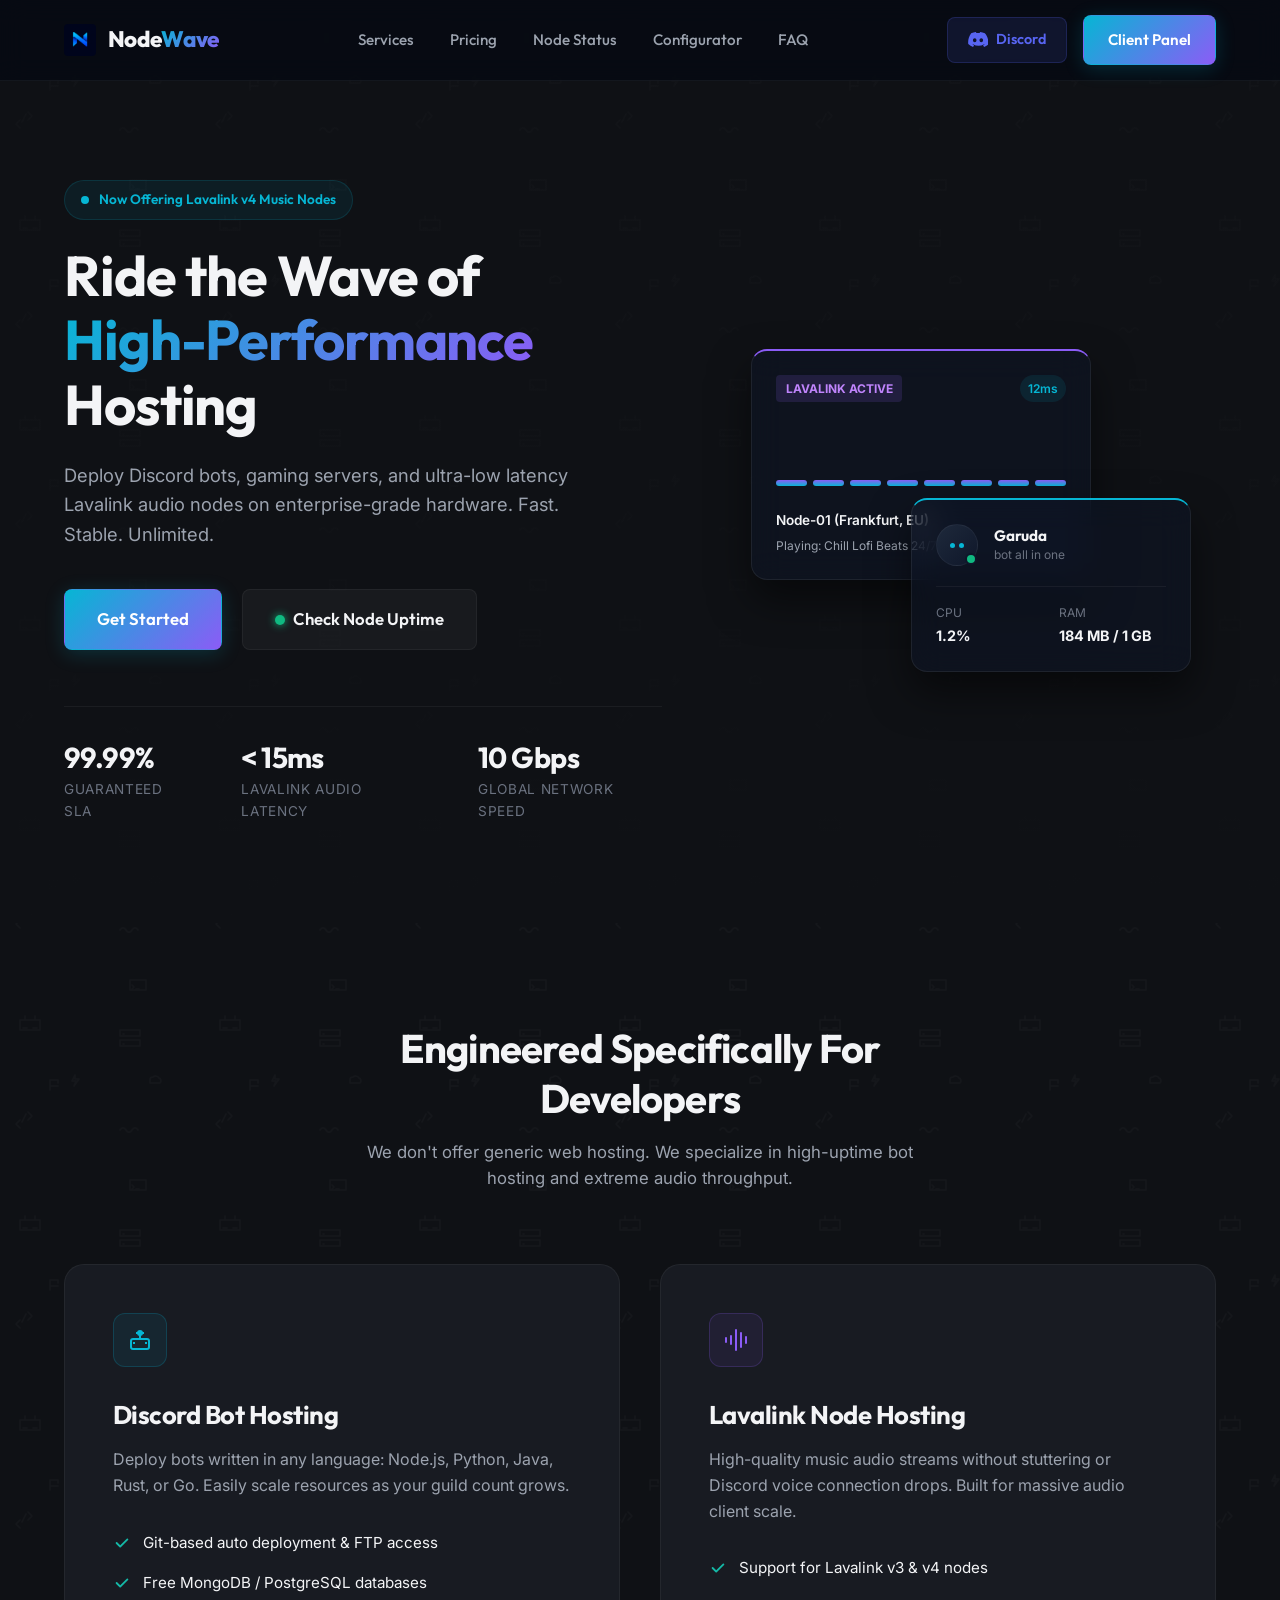
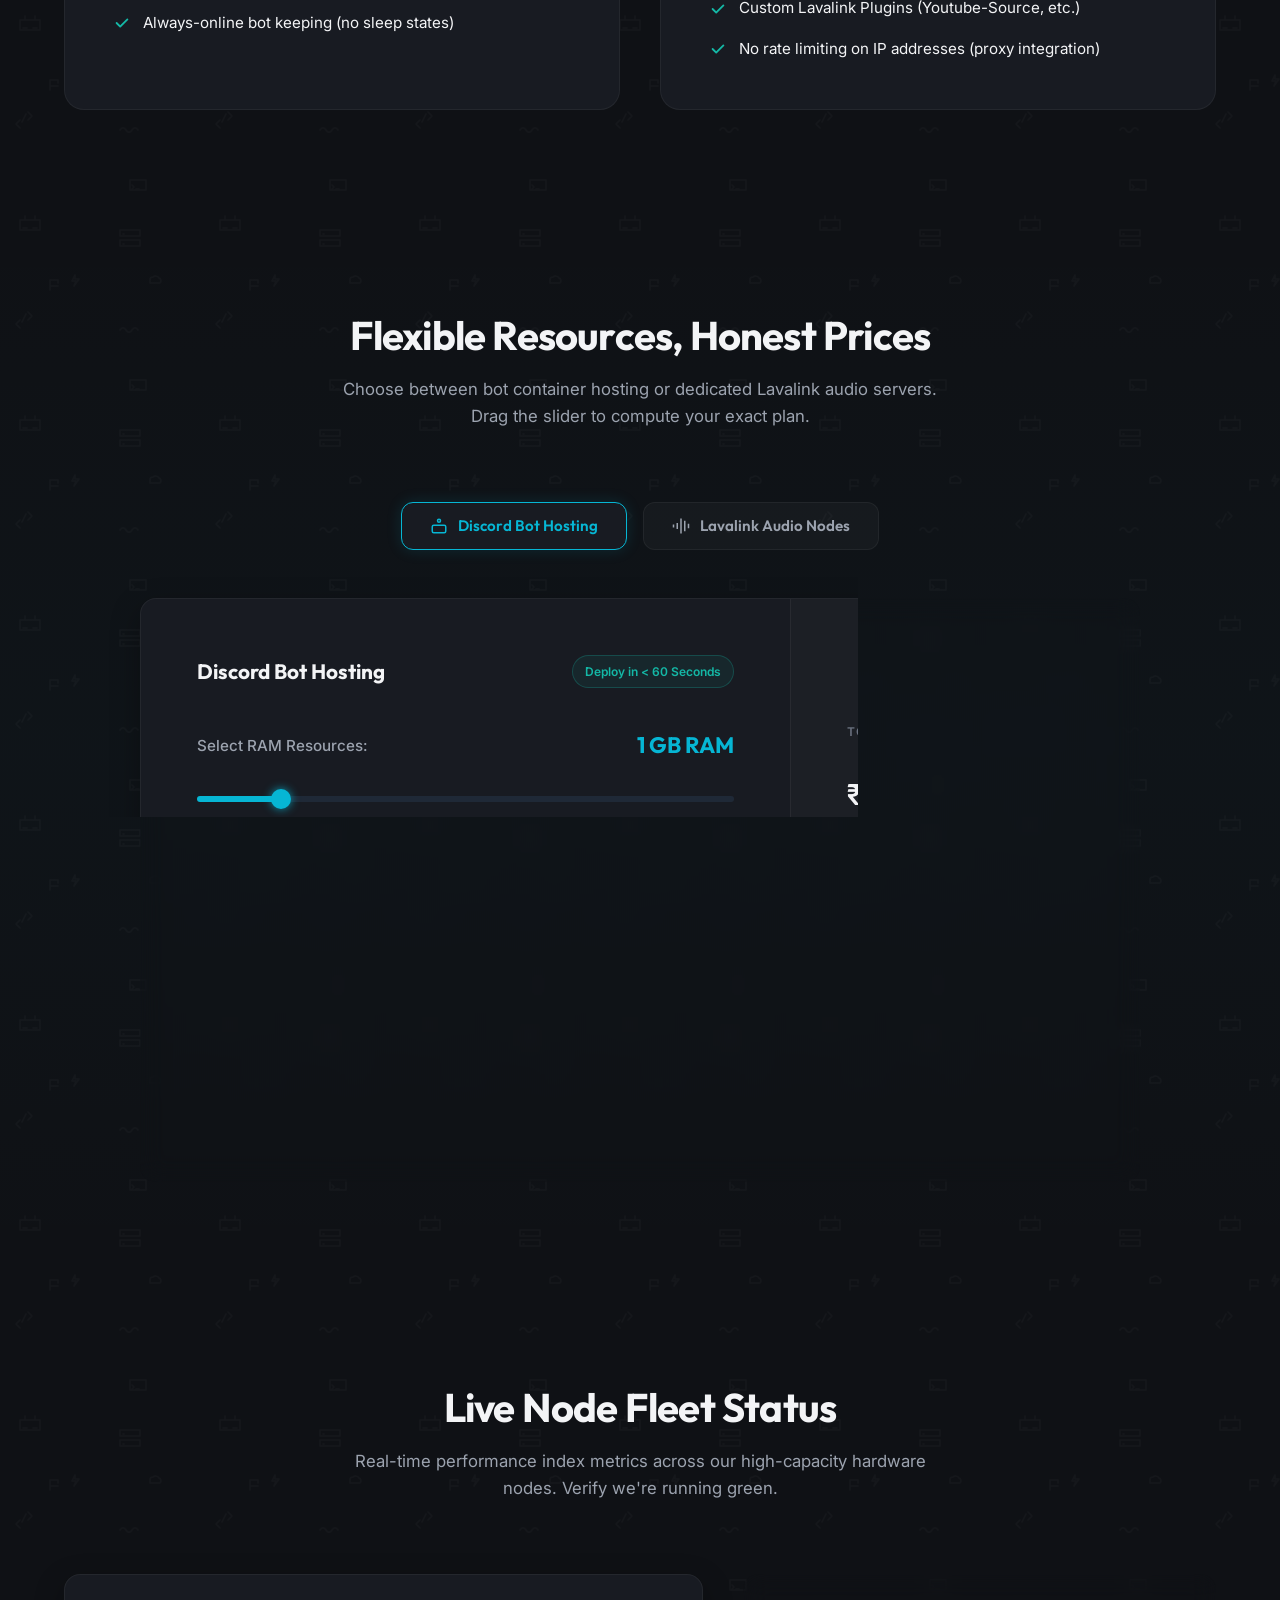
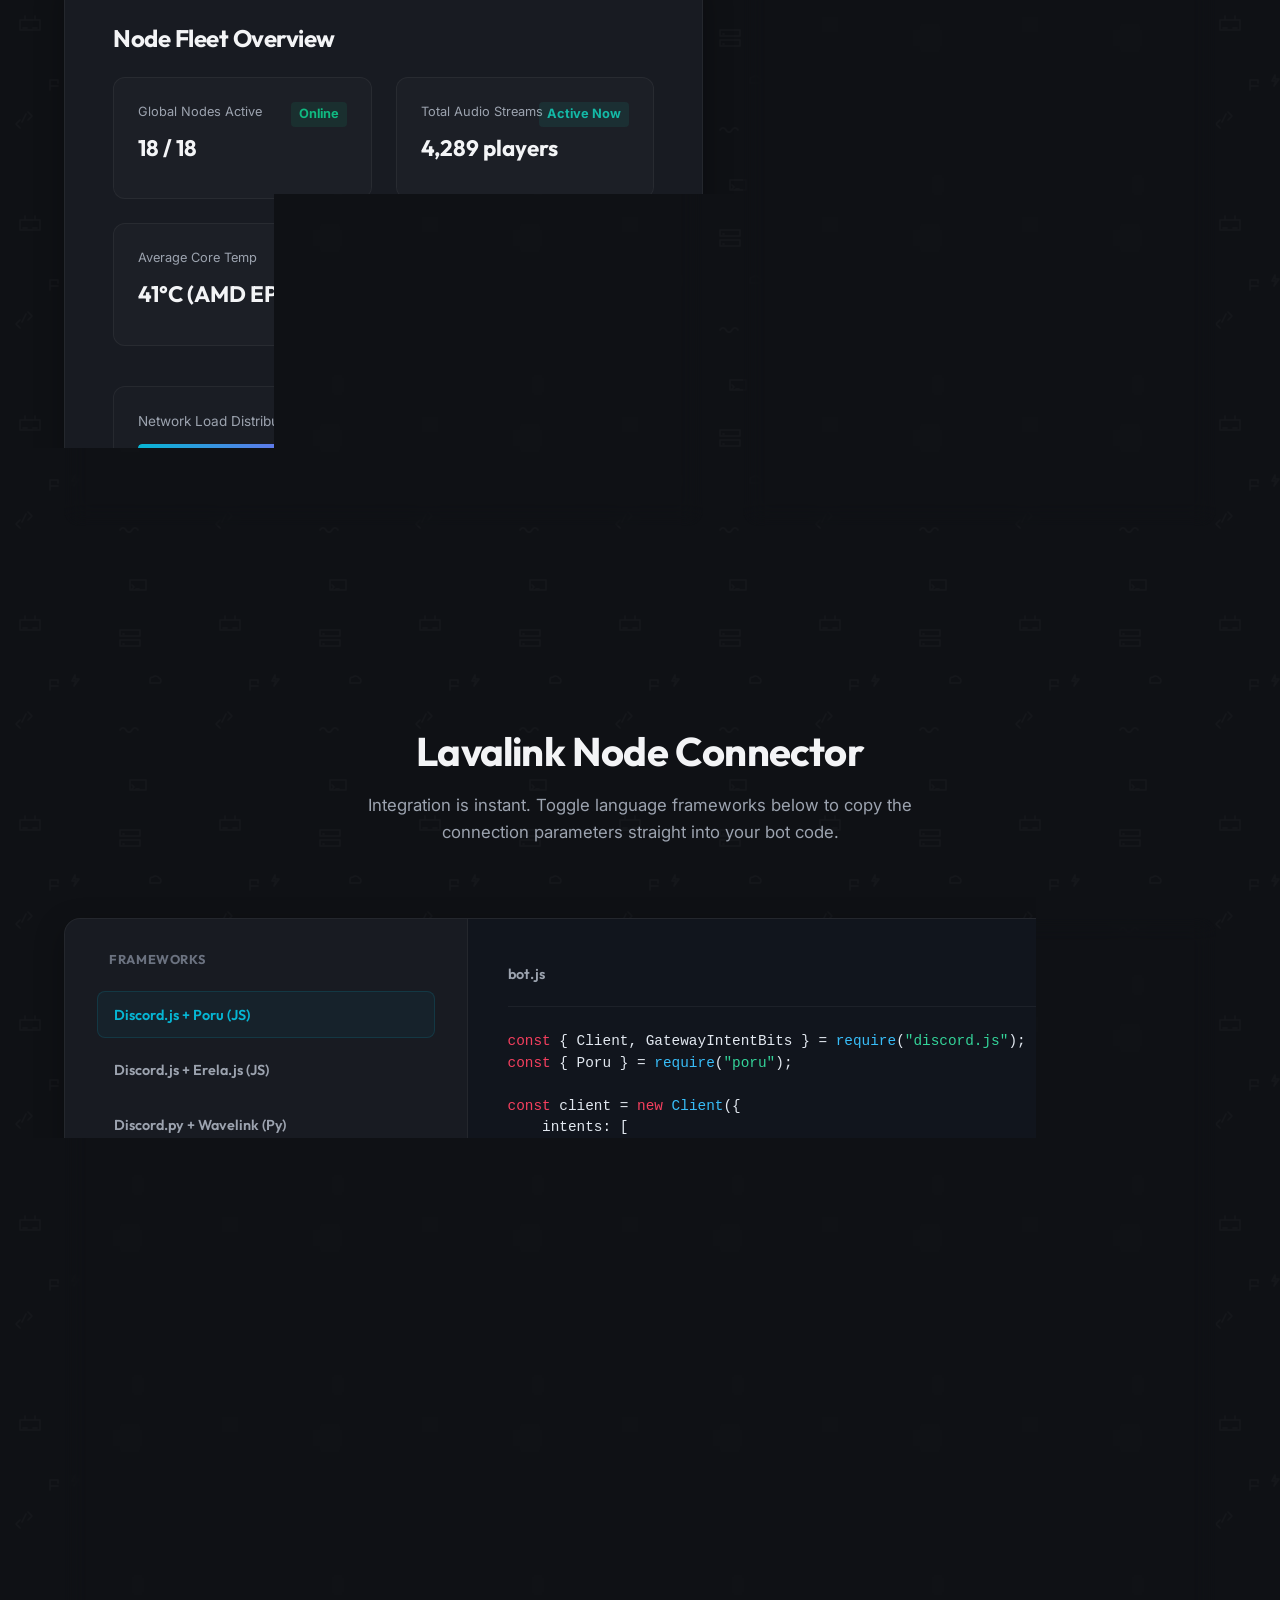
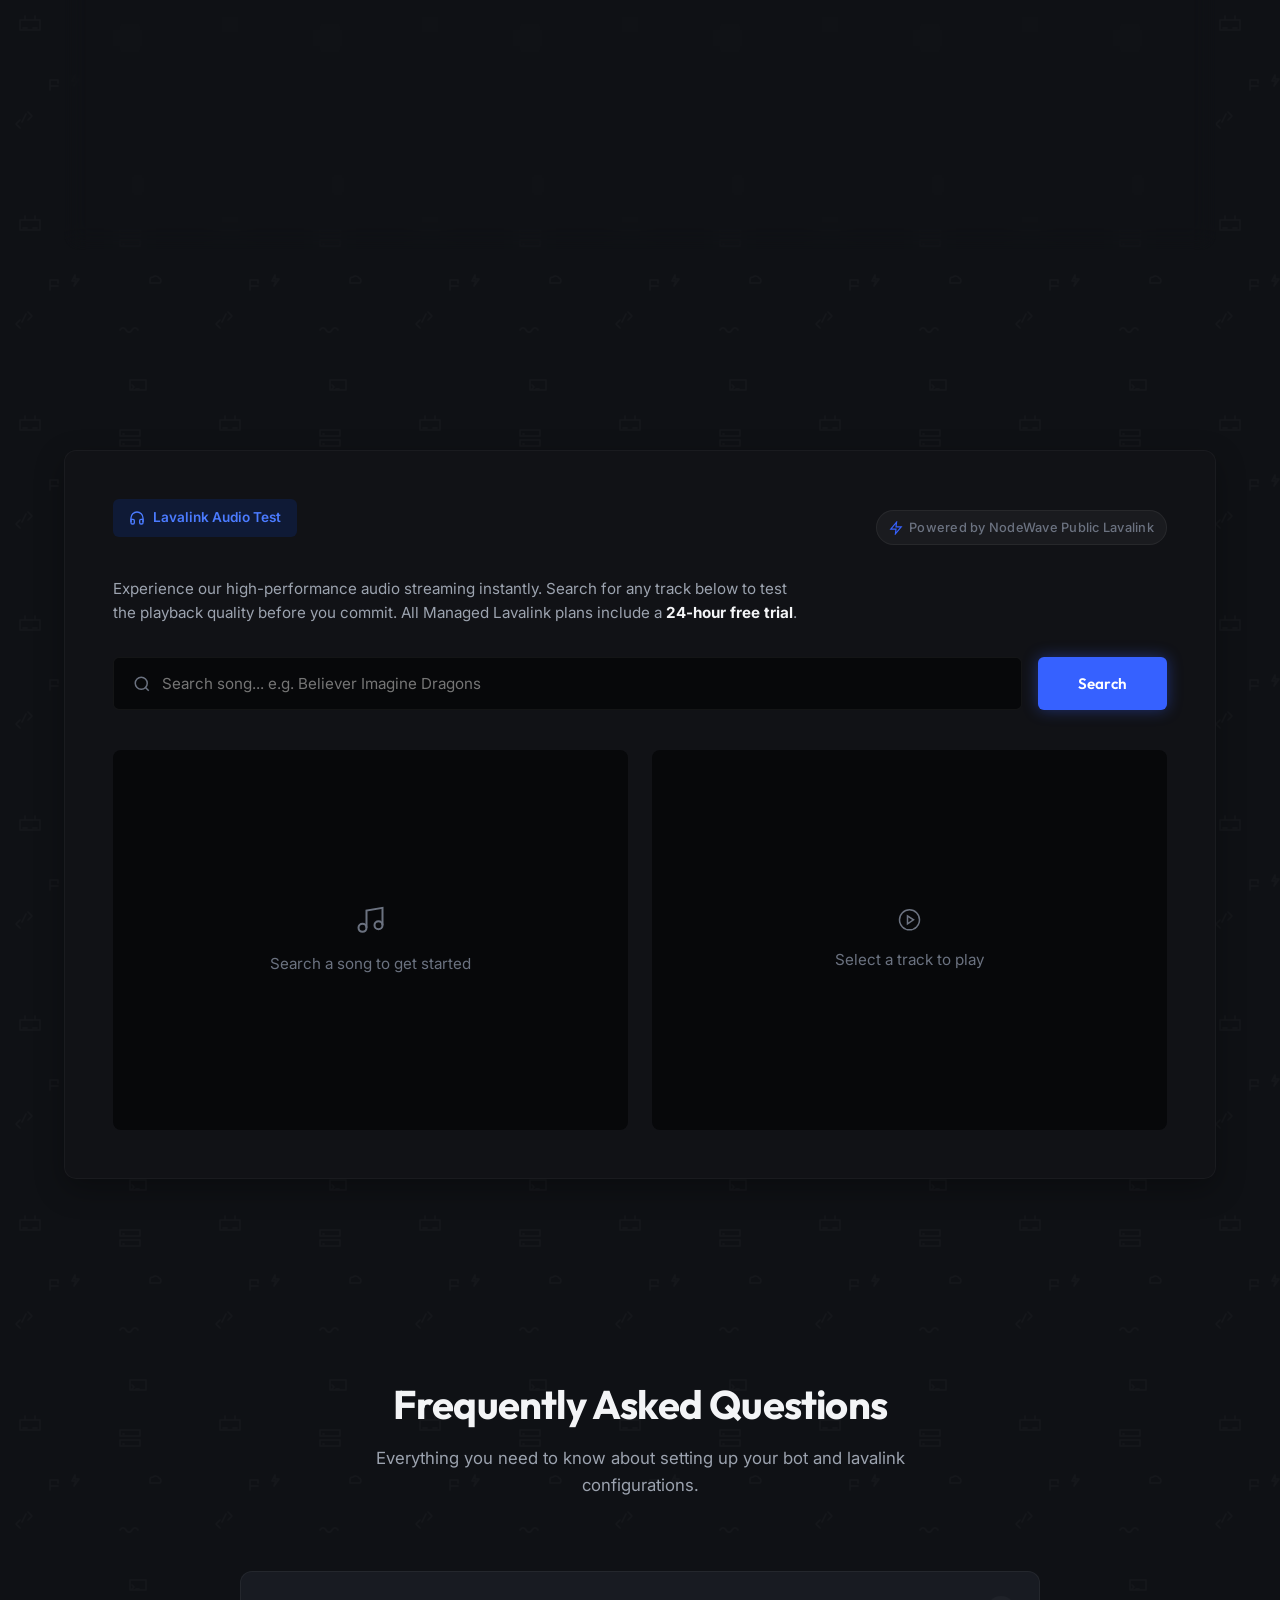
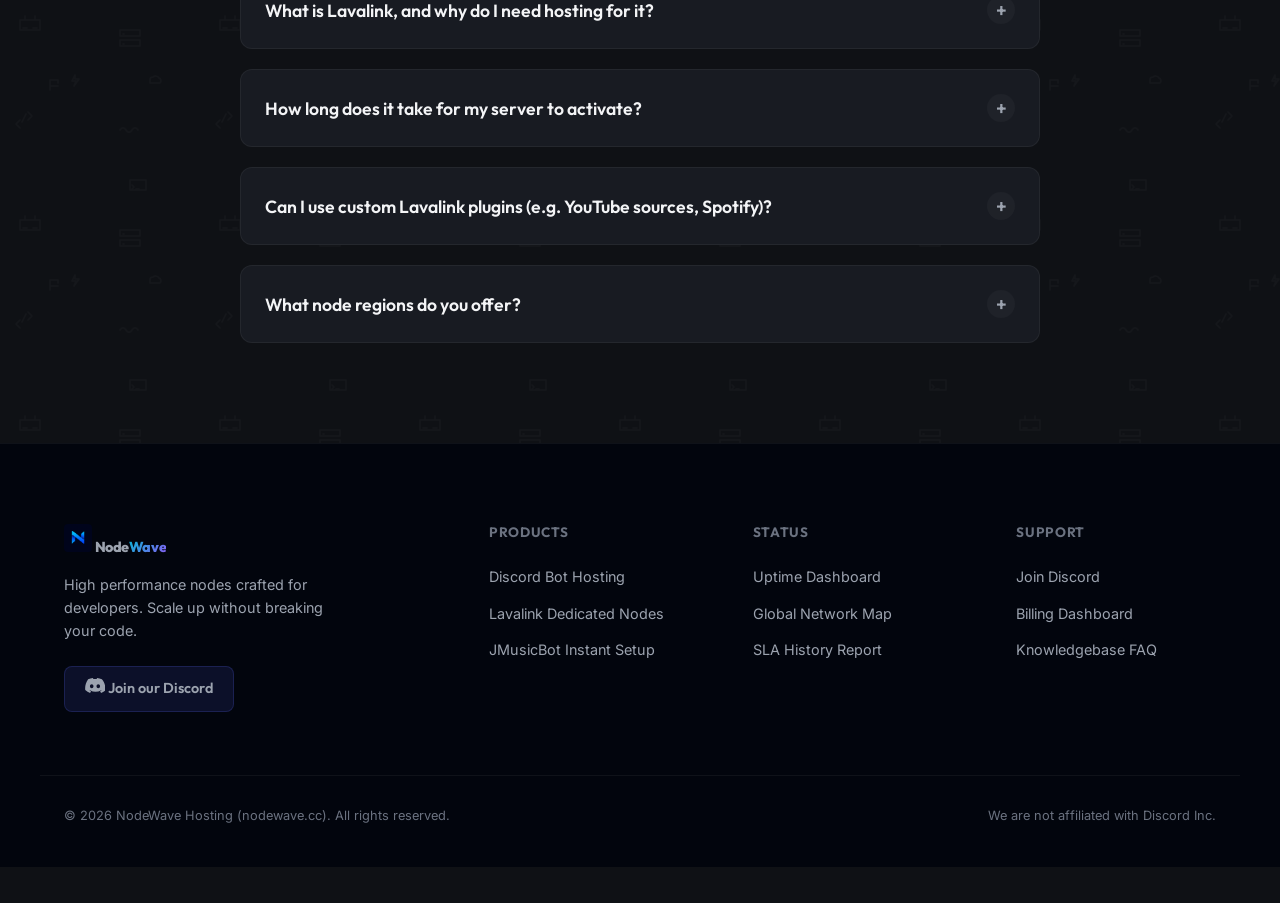
==== commit 1724716d: "add powered by nodewave public lavalink badge to audio test" ====
--- a/index.html
+++ b/index.html
@@ -460,9 +460,15 @@
             <div class="container">
                 <div class="audio-test-wrapper glass-panel">
                     <div class="audio-test-header">
-                        <div class="test-badge">
-                            <svg width="16" height="16" viewBox="0 0 24 24" fill="none" stroke="currentColor" stroke-width="2"><path d="M3 18v-6a9 9 0 0 1 18 0v6"></path><path d="M21 19a2 2 0 0 1-2 2h-1a2 2 0 0 1-2-2v-3a2 2 0 0 1 2-2h3zM3 19a2 2 0 0 0 2 2h1a2 2 0 0 0 2-2v-3a2 2 0 0 0-2-2H3z"></path></svg>
-                            Lavalink Audio Test
+                        <div class="audio-test-header-top">
+                            <div class="test-badge">
+                                <svg width="16" height="16" viewBox="0 0 24 24" fill="none" stroke="currentColor" stroke-width="2"><path d="M3 18v-6a9 9 0 0 1 18 0v6"></path><path d="M21 19a2 2 0 0 1-2 2h-1a2 2 0 0 1-2-2v-3a2 2 0 0 1 2-2h3zM3 19a2 2 0 0 0 2 2h1a2 2 0 0 0 2-2v-3a2 2 0 0 0-2-2H3z"></path></svg>
+                                Lavalink Audio Test
+                            </div>
+                            <div class="powered-by-badge">
+                                <svg width="14" height="14" viewBox="0 0 24 24" fill="none" stroke="currentColor" stroke-width="2"><polygon points="13 2 3 14 12 14 11 22 21 10 12 10 13 2"></polygon></svg>
+                                Powered by NodeWave Public Lavalink
+                            </div>
                         </div>
                         <p class="test-desc">Experience our high-performance audio streaming instantly. Search for any track below to test the playback quality before you commit. All Managed Lavalink plans include a <strong>24-hour free trial</strong>.</p>
                     </div>
--- a/style.css
+++ b/style.css
@@ -1413,6 +1413,33 @@
     margin-bottom: 2rem;
 }
 
+.audio-test-header-top {
+    display: flex;
+    align-items: center;
+    justify-content: space-between;
+    margin-bottom: 1.25rem;
+    flex-wrap: wrap;
+    gap: 1rem;
+}
+
+.powered-by-badge {
+    display: inline-flex;
+    align-items: center;
+    gap: 0.4rem;
+    color: var(--text-muted);
+    font-size: 0.8rem;
+    font-weight: 500;
+    background: rgba(255, 255, 255, 0.04);
+    border: 1px solid rgba(255, 255, 255, 0.06);
+    padding: 0.4rem 0.75rem;
+    border-radius: 20px;
+    letter-spacing: 0.02em;
+}
+.powered-by-badge svg {
+    color: #3661ff;
+    flex-shrink: 0;
+}
+
 .test-badge {
     display: inline-flex;
     align-items: center;
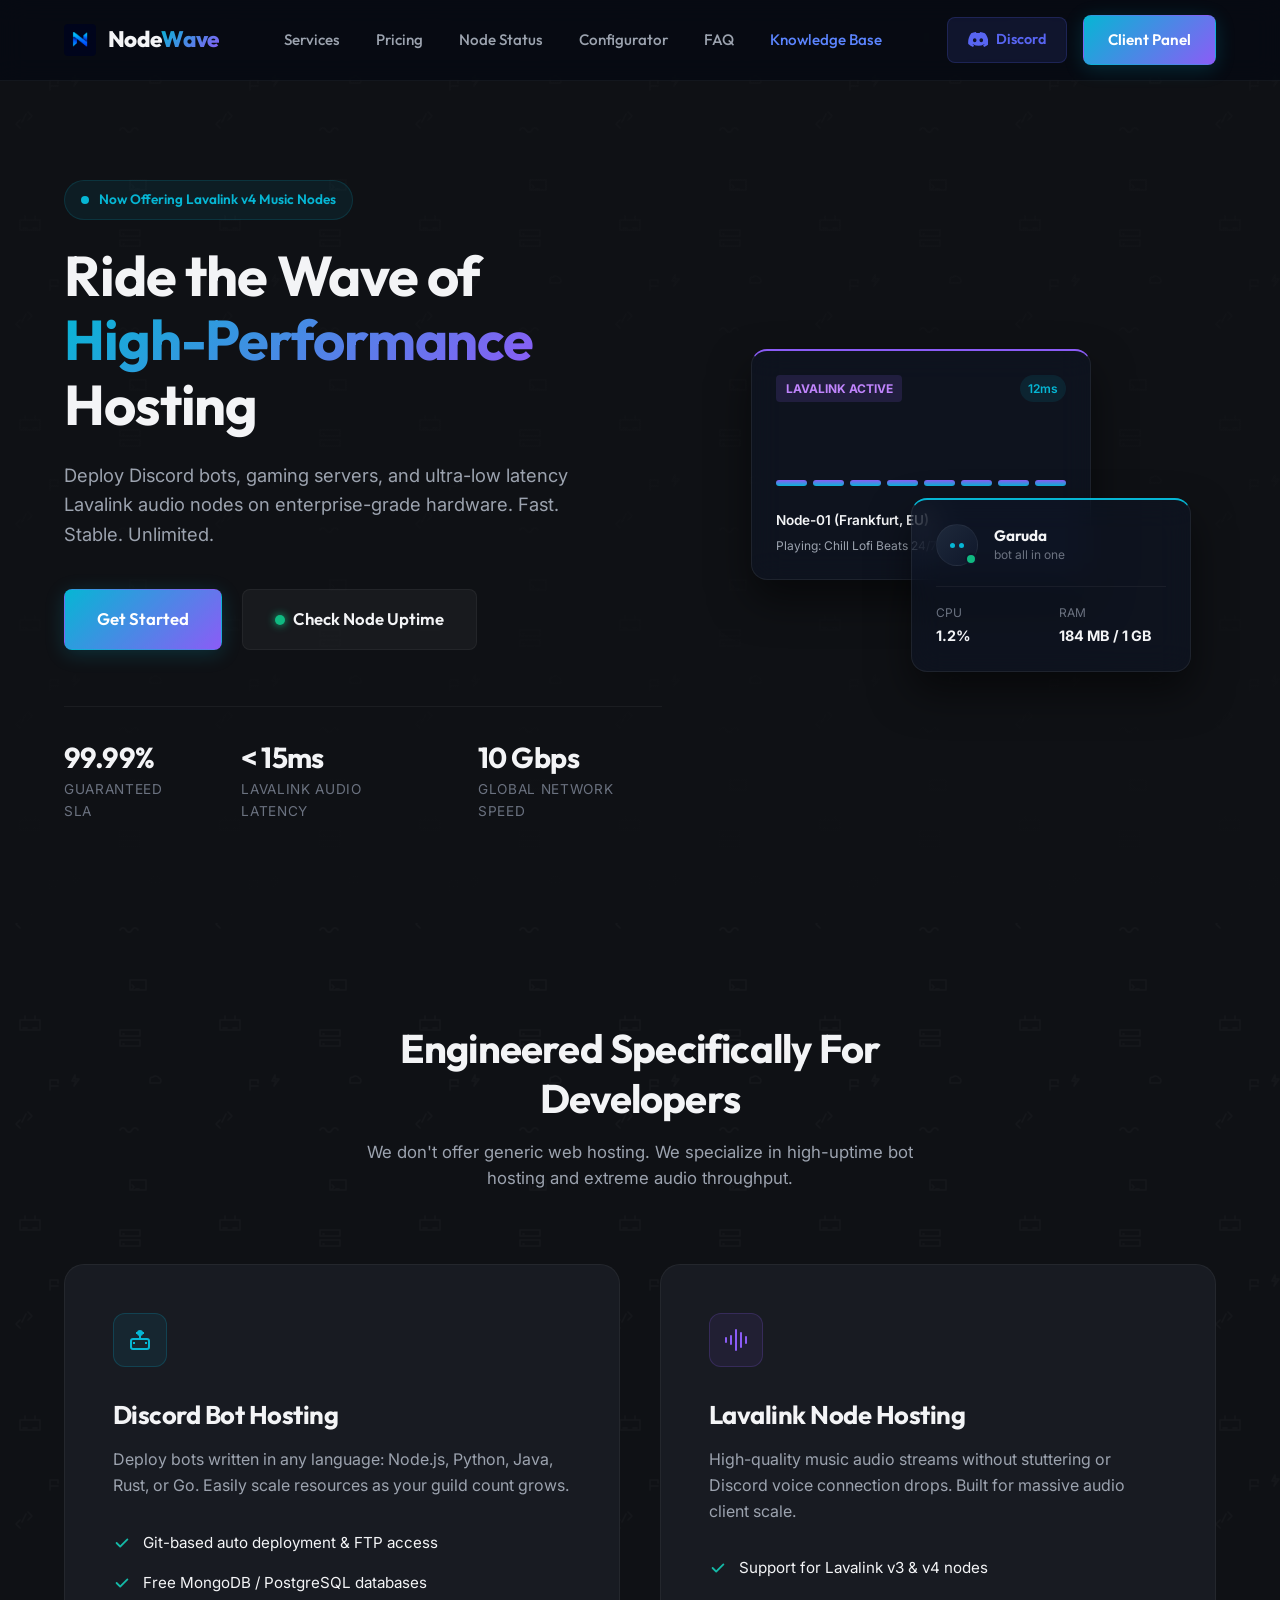
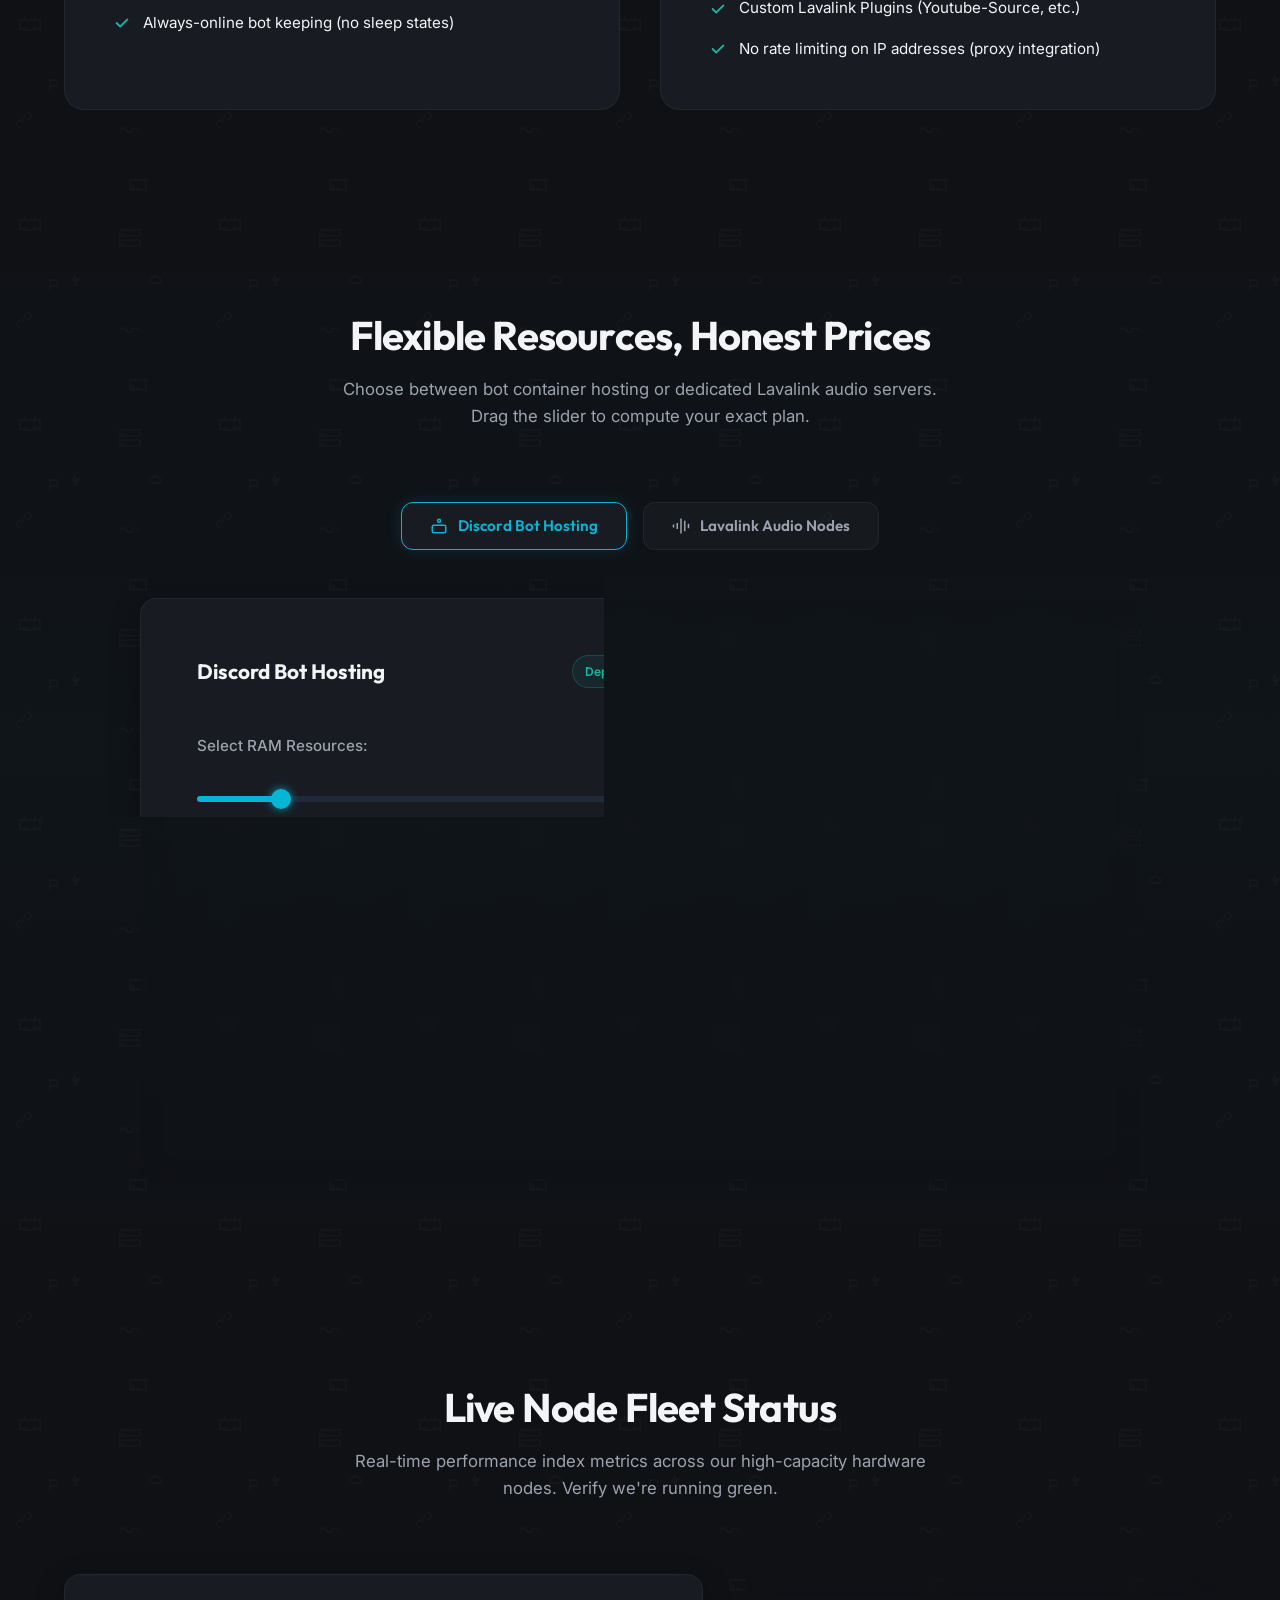
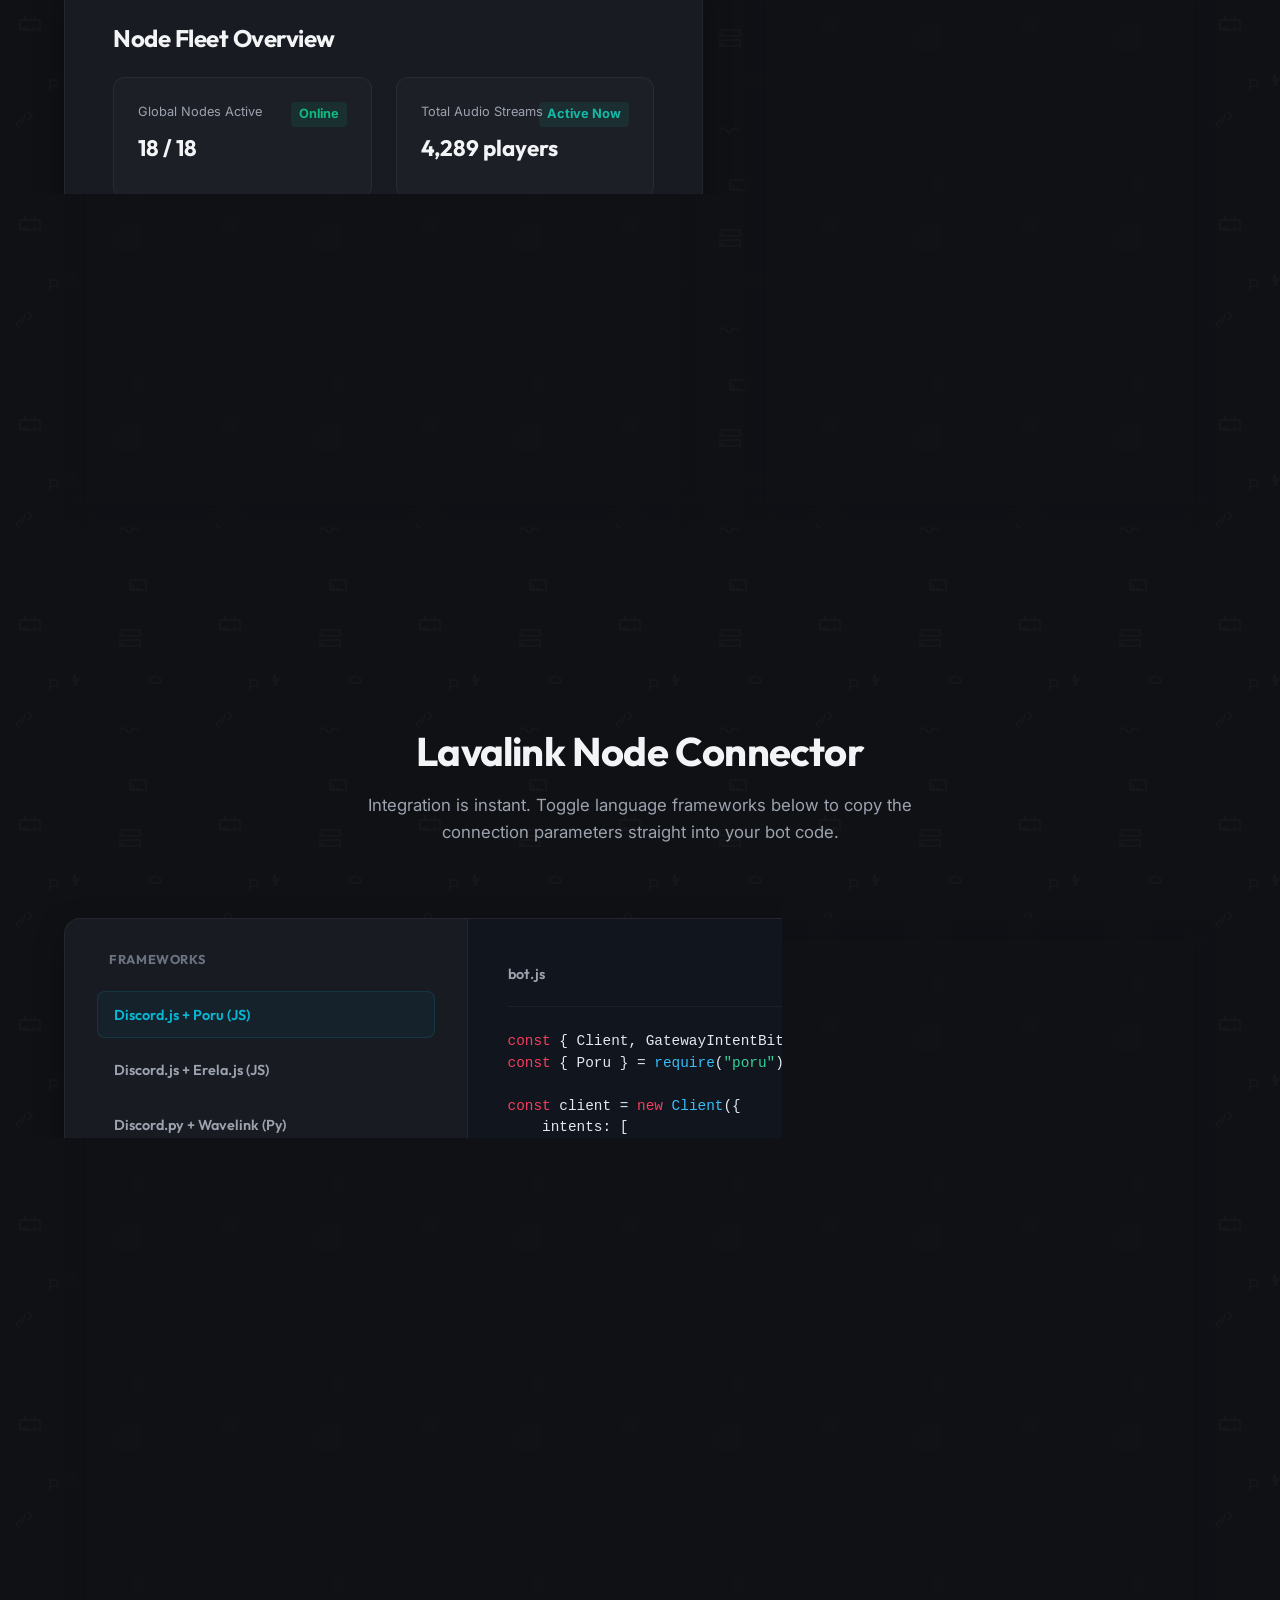
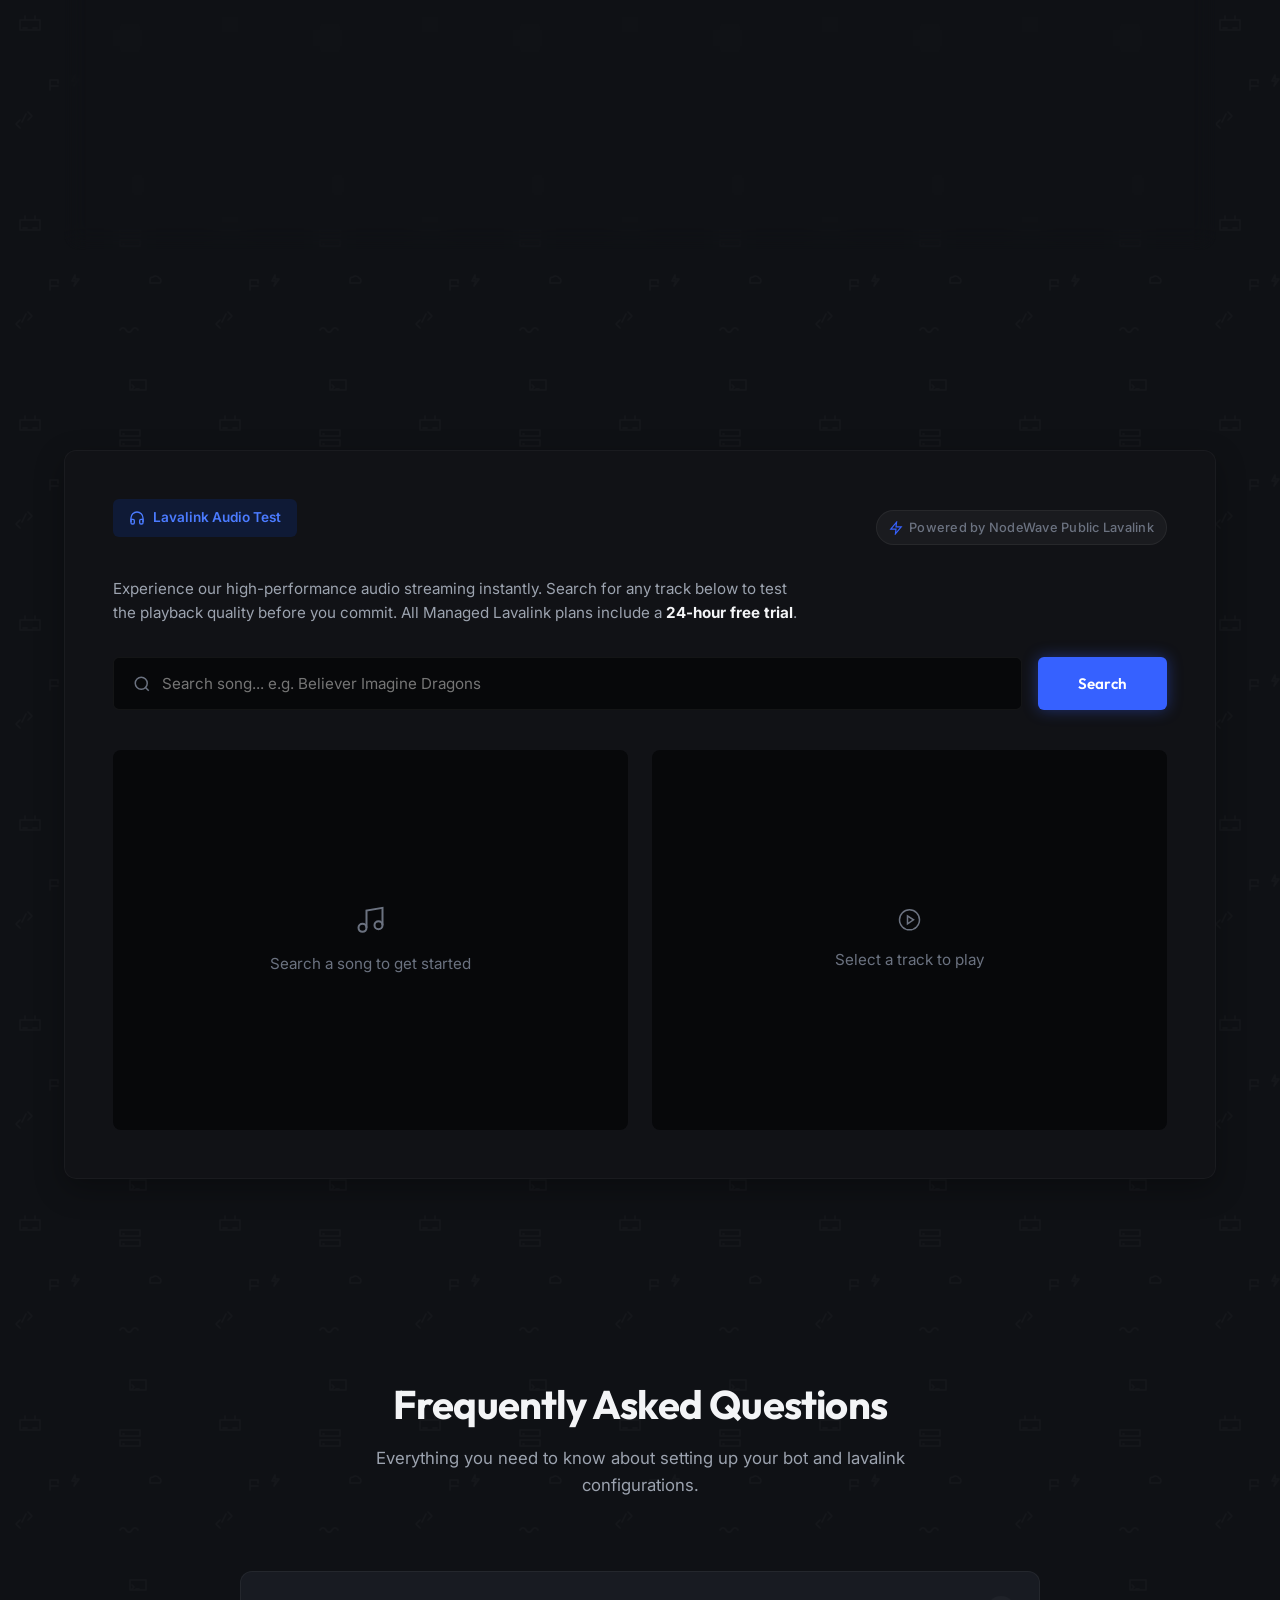
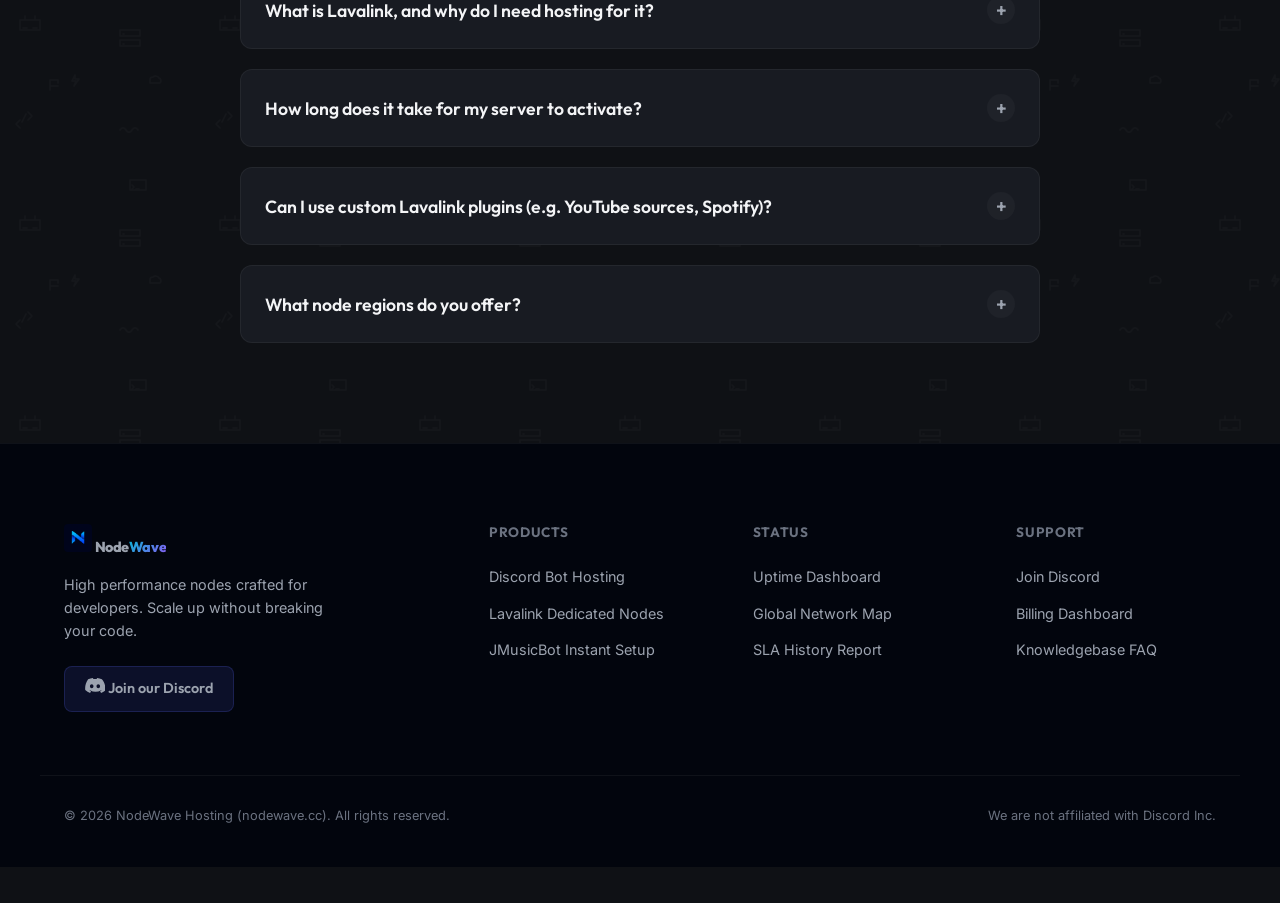
==== commit 3601c708: "add knowledgebase FAQ page with 48+ questions across 7 categories" ====
--- a/index.html
+++ b/index.html
@@ -30,6 +30,7 @@
                 <a href="#status" class="nav-link" id="link-status">Node Status</a>
                 <a href="#configurator" class="nav-link" id="link-config">Configurator</a>
                 <a href="#faq" class="nav-link" id="link-faq">FAQ</a>
+                <a href="knowledgebase.html" class="nav-link" style="color:#5c85ff">Knowledge Base</a>
             </nav>
             <div class="nav-actions">
                 <a href="https://discord.gg/bothost" class="btn-discord-nav" id="btn-nav-discord" target="_blank" rel="noopener">
@@ -56,6 +57,7 @@
         <a href="#status" class="mobile-menu-link">Node Status</a>
         <a href="#configurator" class="mobile-menu-link">Configurator</a>
         <a href="#faq" class="mobile-menu-link">FAQ</a>
+        <a href="knowledgebase.html" class="mobile-menu-link" style="color:#5c85ff">Knowledge Base</a>
         <div class="mobile-menu-actions">
             <a href="https://discord.gg/bothost" class="btn-discord-nav" target="_blank" rel="noopener">Discord Support</a>
             <a href="#billing" class="btn btn-primary" style="text-align: center; display: block; margin-top: 1rem;">Client Panel</a>
--- a/style.css
+++ b/style.css
@@ -302,26 +302,27 @@
 
 /* Mobile menu drawer */
 .mobile-menu {
-    display: none;
+    display: flex;
     position: fixed;
-    top: 80px;
+    top: 72px;
     left: 0;
     right: 0;
-    background: var(--bg-surface);
-    border-bottom: 1px solid var(--border-color);
+    background: #0d0f14;
+    border-bottom: 1px solid rgba(255,255,255,0.06);
     padding: 2rem 1.5rem;
     z-index: 90;
     flex-direction: column;
     gap: 1.25rem;
-    transform: translateY(-100%);
+    transform: translateY(-110%);
     opacity: 0;
-    transition: all 0.3s ease;
-    pointer-events: none;
+    visibility: hidden;
+    transition: transform 0.35s cubic-bezier(0.4,0,0.2,1), opacity 0.3s ease, visibility 0.3s ease;
+    box-shadow: 0 10px 40px rgba(0,0,0,0.5);
 }
 .mobile-menu.active {
     transform: translateY(0);
     opacity: 1;
-    pointer-events: all;
+    visibility: visible;
 }
 .mobile-menu-link {
     font-family: var(--font-heading);
@@ -1693,19 +1694,99 @@
 
 /* Audio Test Section specific responsive rules */
 @media (max-width: 768px) {
+    .audio-test-wrapper {
+        padding: 1.5rem;
+    }
+
+    .audio-test-header-top {
+        flex-direction: column;
+        align-items: flex-start;
+        gap: 0.75rem;
+    }
+
+    .powered-by-badge {
+        font-size: 0.75rem;
+    }
+
+    .test-desc {
+        font-size: 0.88rem;
+    }
+
     .test-panels-grid {
         grid-template-columns: 1fr;
         height: auto;
-        min-height: 500px;
-    }
+        min-height: unset;
+        gap: 1rem;
+    }
+
     .test-panel {
-        min-height: 300px;
-    }
+        min-height: 280px;
+    }
+
     .test-search-row {
         flex-direction: column;
-    }
+        gap: 0.75rem;
+    }
+
     .btn-search-test {
-        padding: 1rem 2rem;
+        width: 100%;
+        padding: 0.9rem 1rem;
+        text-align: center;
+    }
+
+    .search-input-wrapper input {
+        font-size: 0.9rem;
+    }
+
+    .active-player-art {
+        width: 120px;
+        height: 120px;
+    }
+
+    .active-player-title {
+        font-size: 1rem;
+    }
+
+    .active-player-artist {
+        font-size: 0.85rem;
+    }
+
+    .active-player-container {
+        padding: 1.25rem;
+    }
+
+    .audio-result-item {
+        padding: 0.85rem 1rem;
+        gap: 0.85rem;
+    }
+
+    .audio-result-item img {
+        width: 42px;
+        height: 42px;
+    }
+
+    .audio-result-title {
+        font-size: 0.88rem;
+    }
+
+    .audio-result-artist {
+        font-size: 0.78rem;
+    }
+}
+
+@media (max-width: 480px) {
+    .audio-test-wrapper {
+        padding: 1.25rem 1rem;
+        border-radius: 10px;
+    }
+
+    .test-badge {
+        font-size: 0.78rem;
+        padding: 0.4rem 0.7rem;
+    }
+
+    .visualizer-overlay .bar {
+        width: 5px;
     }
 }
 
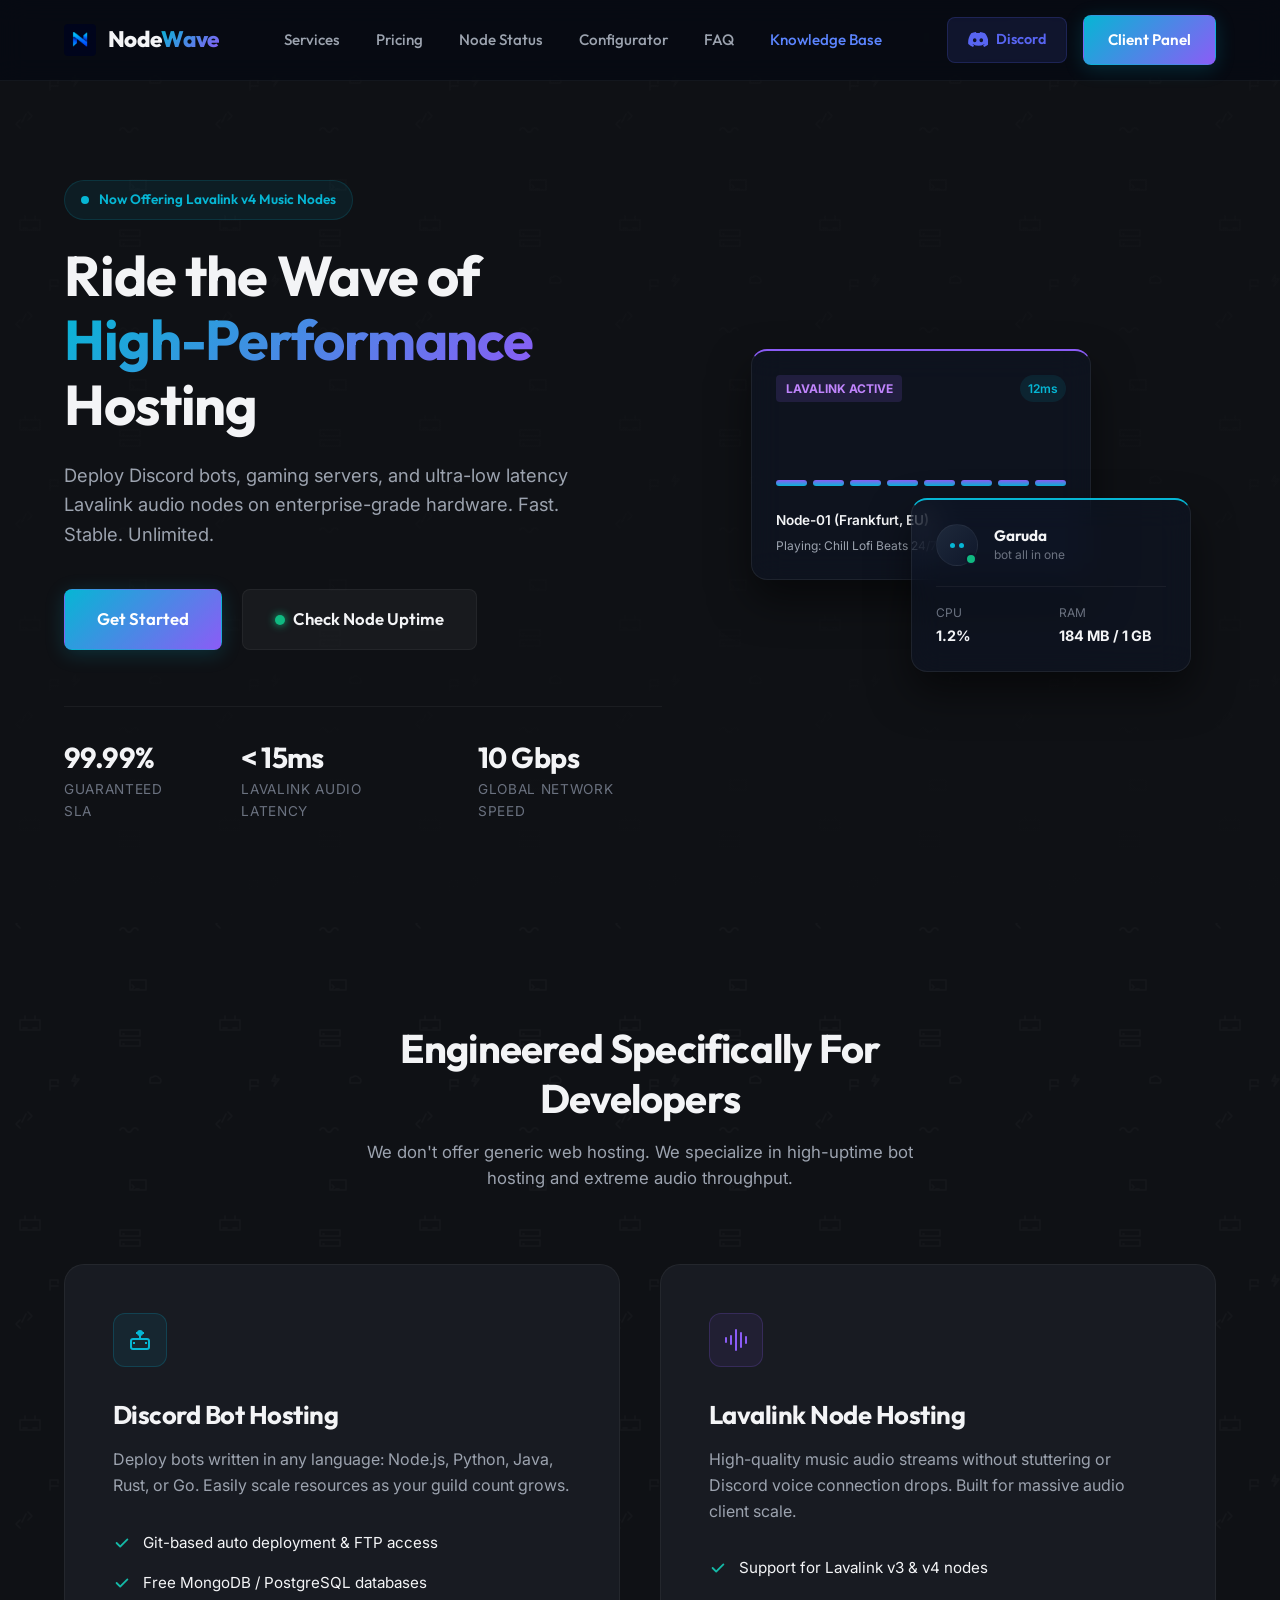
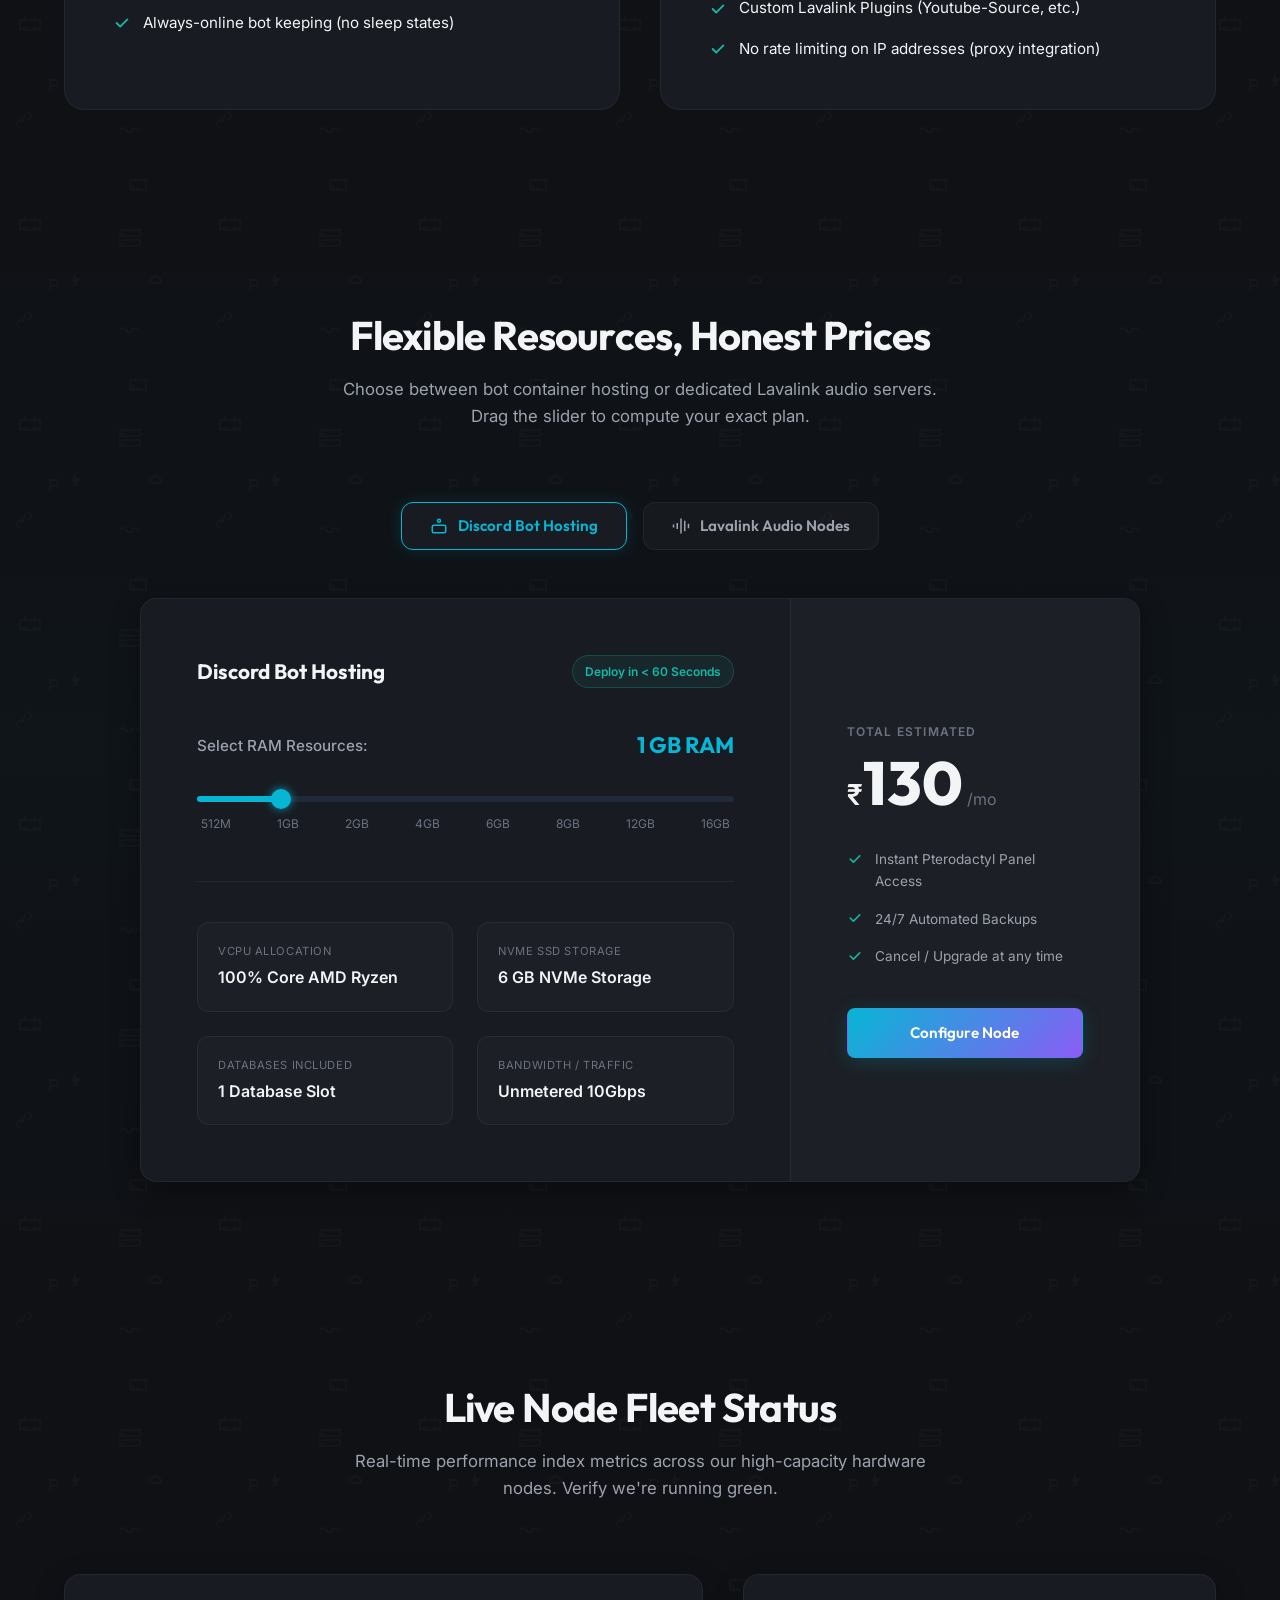
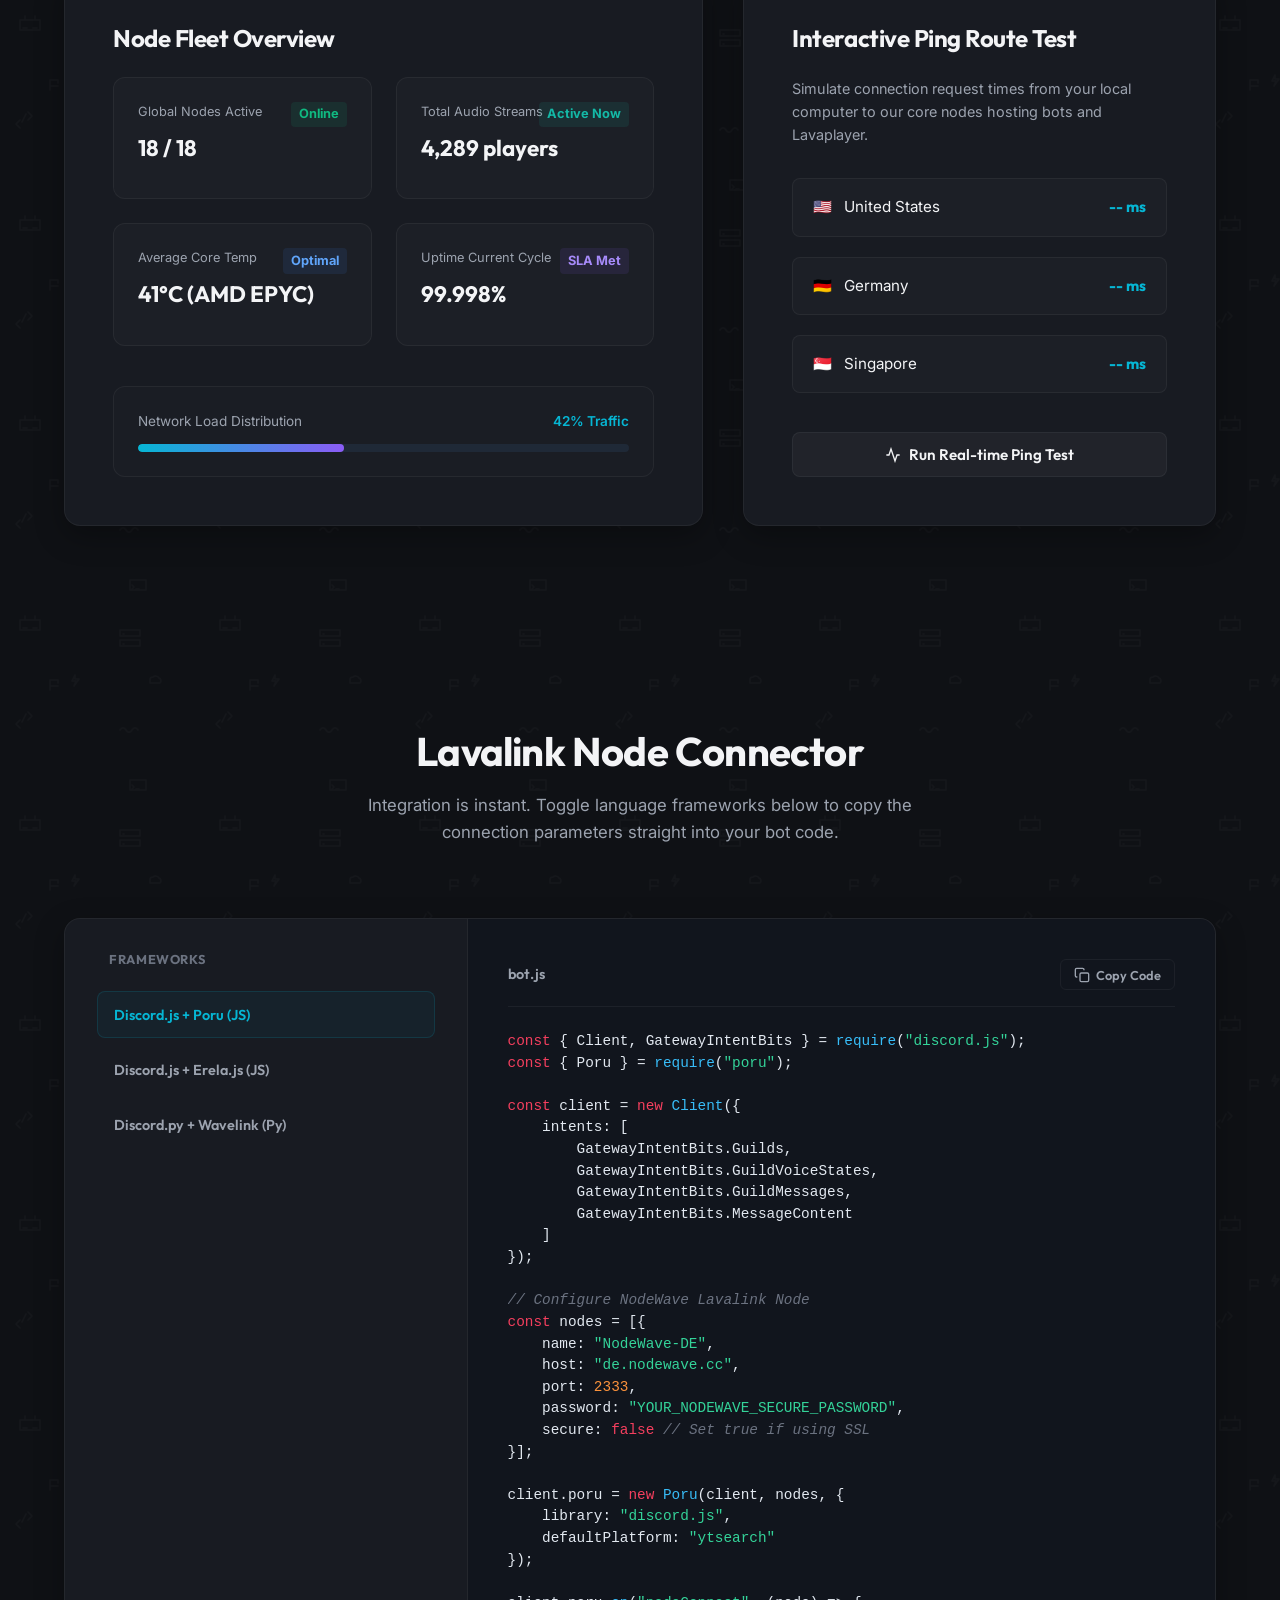
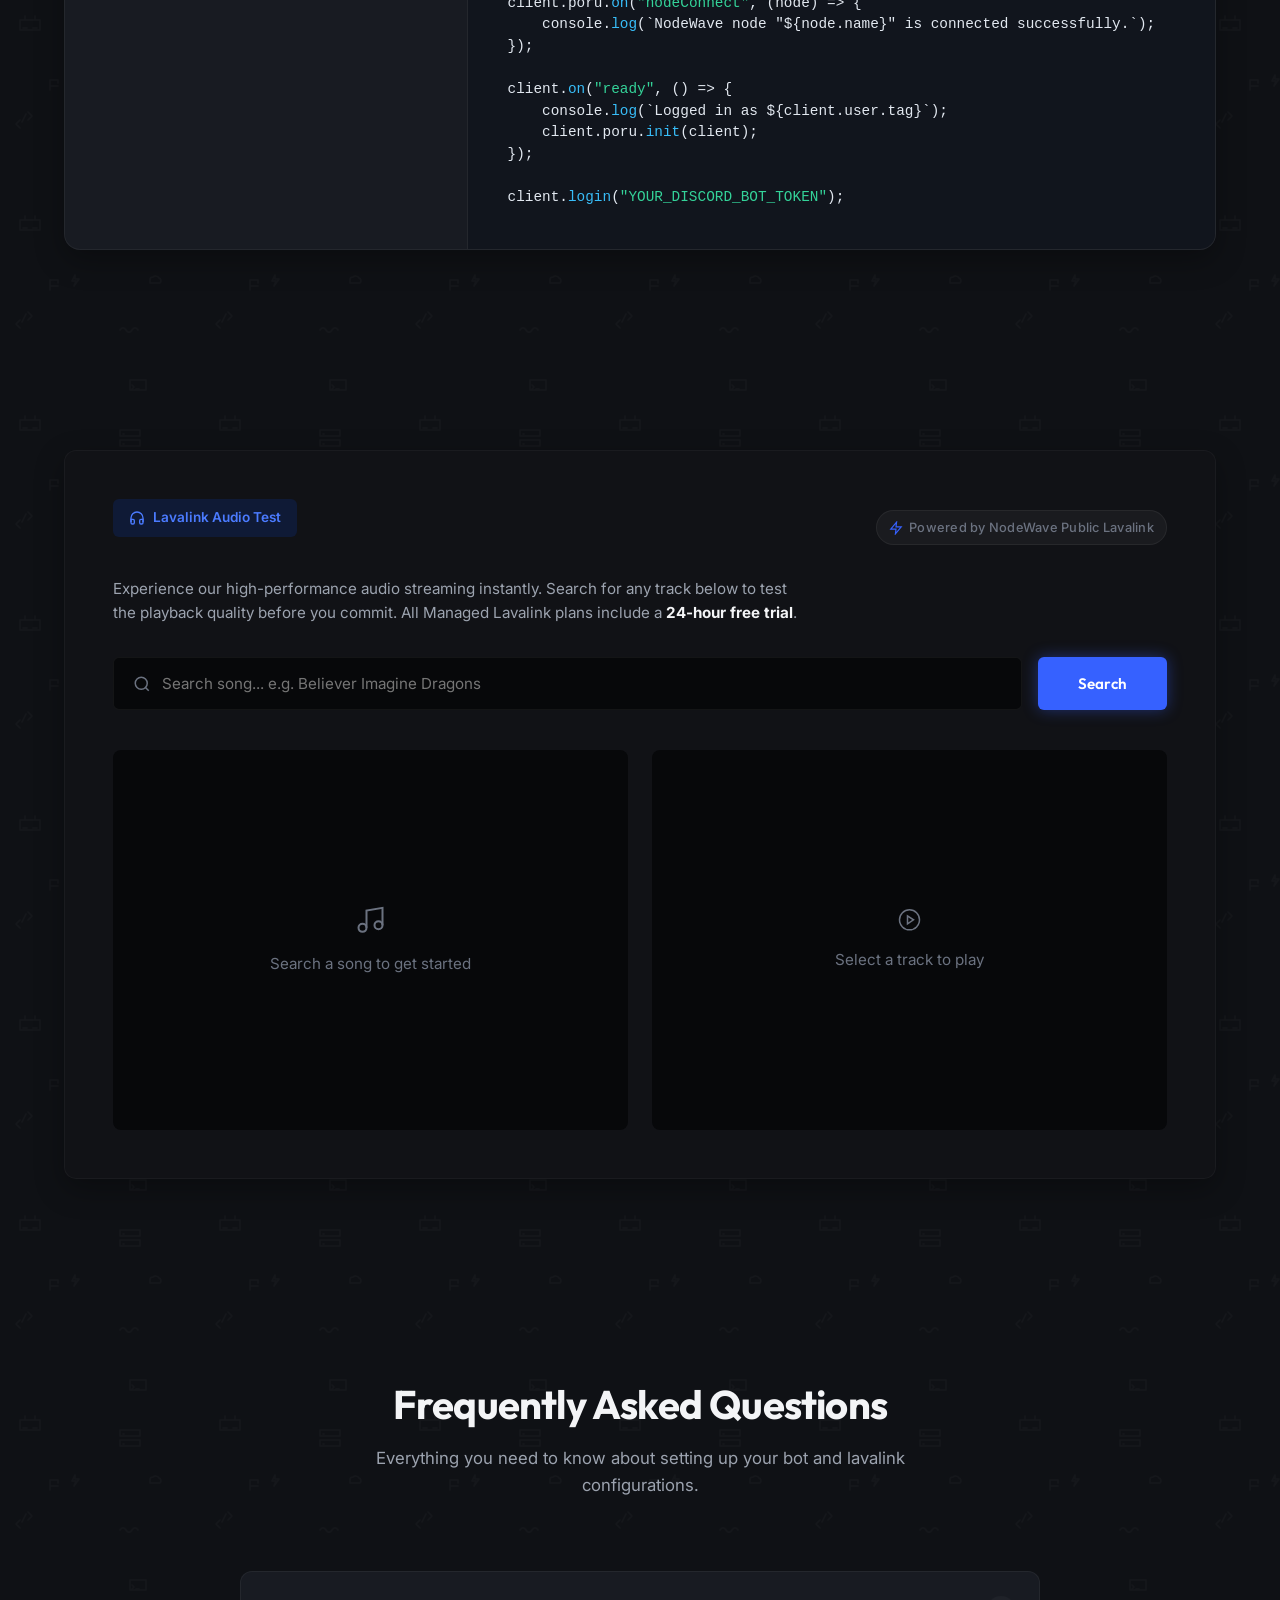
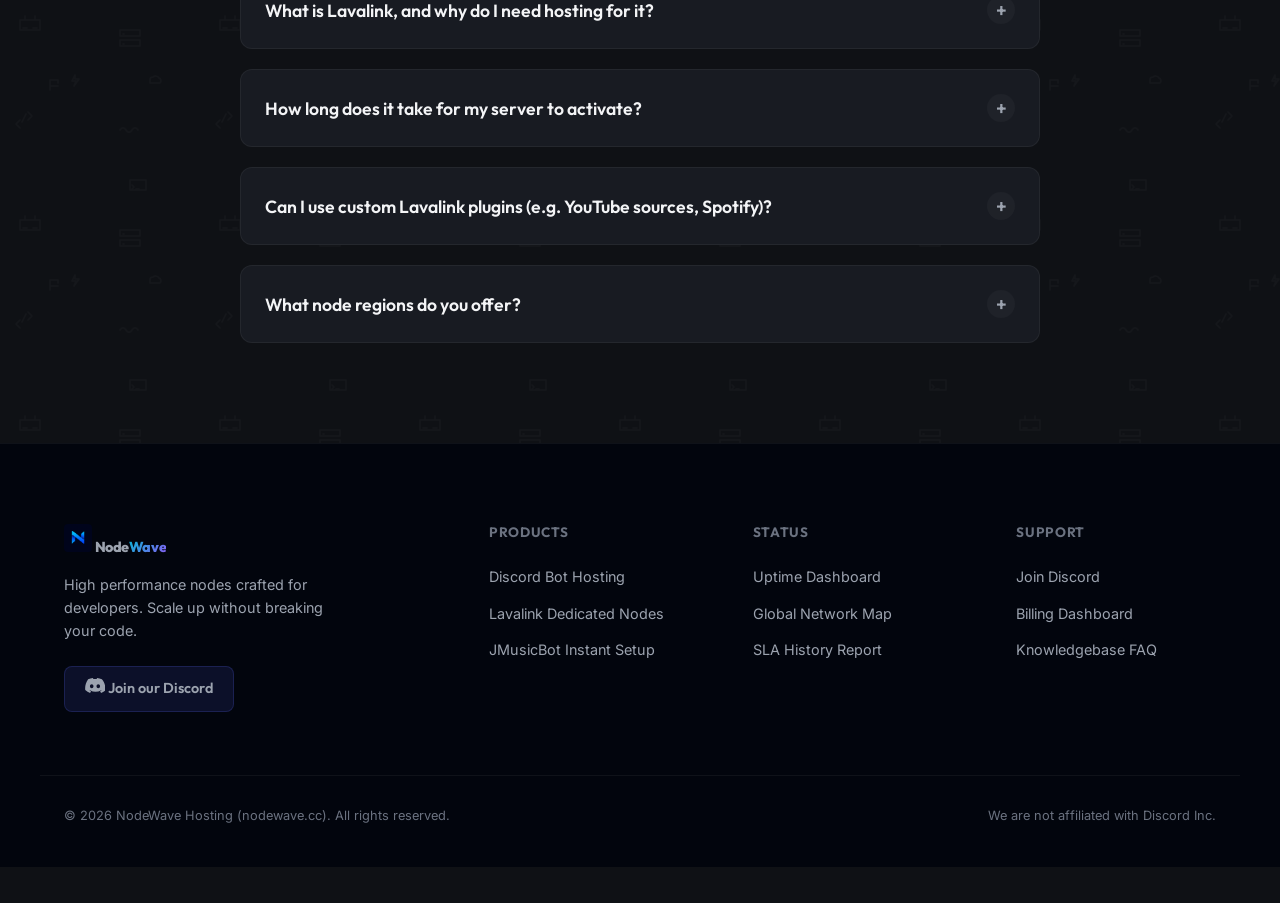
==== commit 4c78d254: "fix footer knowledgebase faq link to redirect to knowledgebase.html" ====
--- a/index.html
+++ b/index.html
@@ -603,7 +603,7 @@
                 <h4>Support</h4>
                 <a href="https://discord.gg/bothost">Join Discord</a>
                 <a href="#billing">Billing Dashboard</a>
-                <a href="#faq">Knowledgebase FAQ</a>
+                <a href="knowledgebase.html">Knowledgebase FAQ</a>
             </div>
         </div>
         <div class="footer-bottom container">
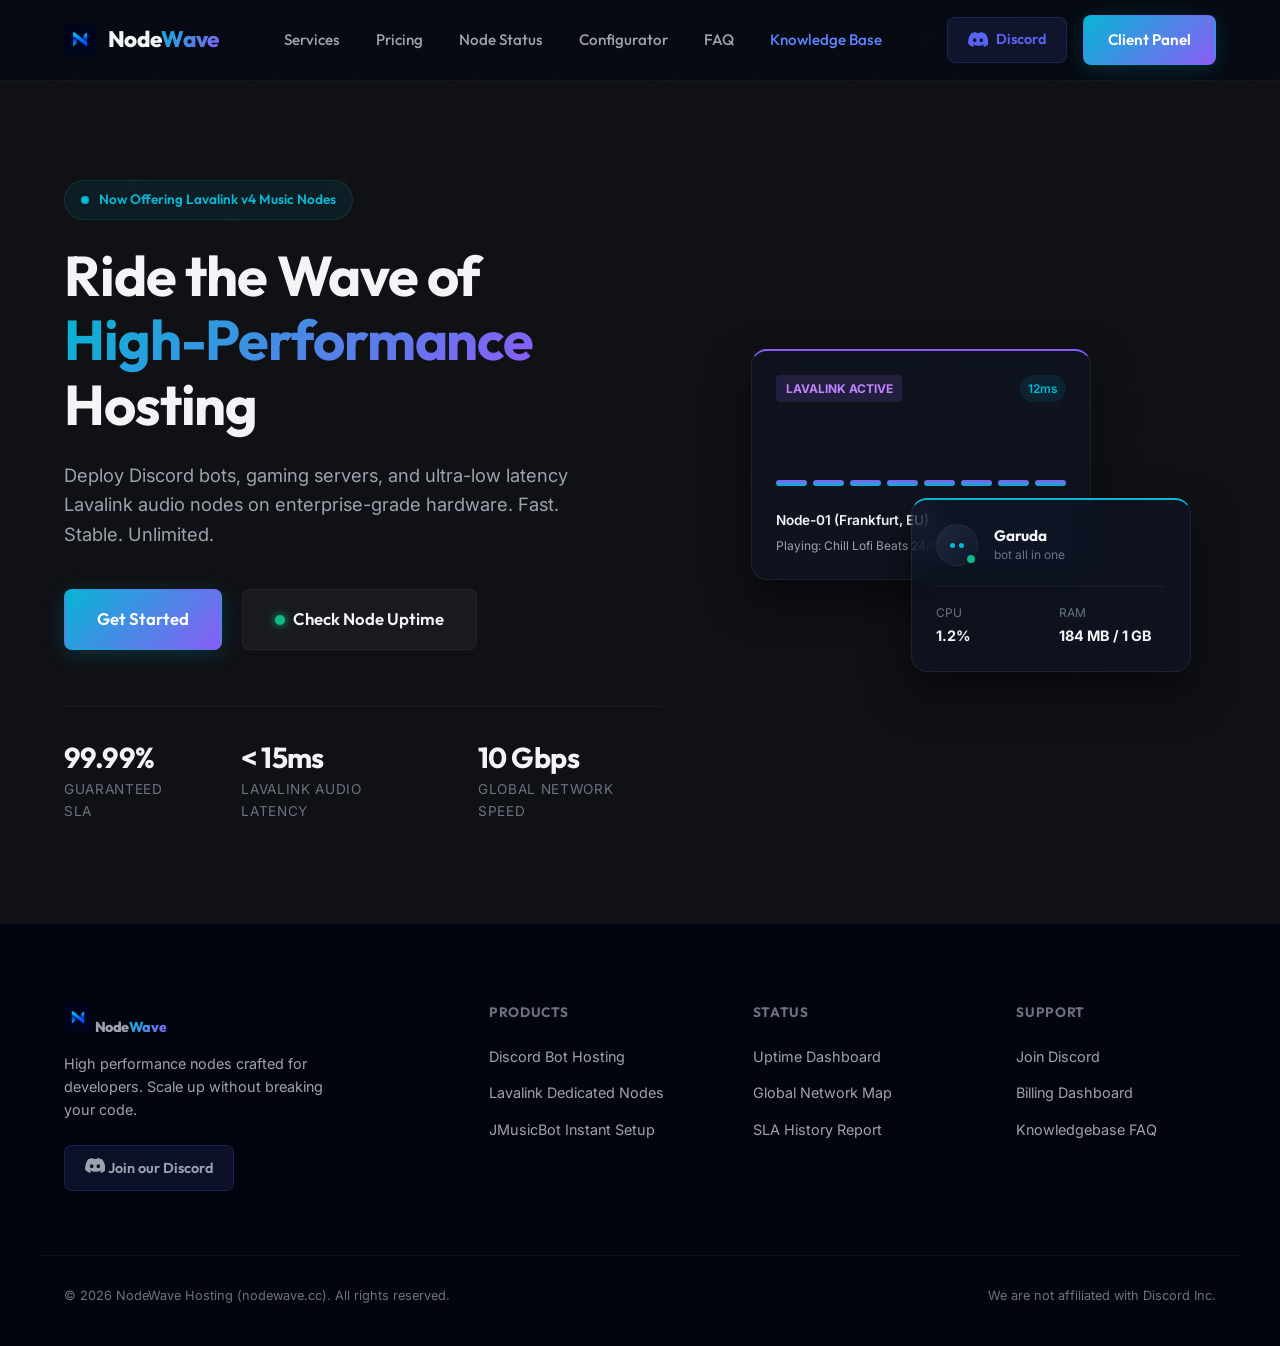
==== commit 59fb309b: "Convert NodeWave to multi-page layout with clean URLs and folder structure" ====
--- a/index.html
+++ b/index.html
@@ -20,17 +20,17 @@
     <!-- Navigation Bar -->
     <header class="header">
         <div class="container nav-container">
-            <a href="#" class="logo" id="nav-logo">
+            <a href="/" class="logo" id="nav-logo">
                 <img src="nodewavelogo.png" alt="NodeWave Logo" class="logo-img">
                 <span>Node<span class="gradient-text">Wave</span></span>
             </a>
             <nav class="nav-links">
-                <a href="#services" class="nav-link" id="link-services">Services</a>
-                <a href="#pricing" class="nav-link" id="link-pricing">Pricing</a>
-                <a href="#status" class="nav-link" id="link-status">Node Status</a>
-                <a href="#configurator" class="nav-link" id="link-config">Configurator</a>
-                <a href="#faq" class="nav-link" id="link-faq">FAQ</a>
-                <a href="knowledgebase.html" class="nav-link" style="color:#5c85ff">Knowledge Base</a>
+                <a href="/services/" class="nav-link" id="link-services">Services</a>
+                <a href="/pricing/" class="nav-link" id="link-pricing">Pricing</a>
+                <a href="/status/" class="nav-link" id="link-status">Node Status</a>
+                <a href="/configurator/" class="nav-link" id="link-config">Configurator</a>
+                <a href="/faq/" class="nav-link" id="link-faq">FAQ</a>
+                <a href="/knowledgebase/" class="nav-link" style="color:#5c85ff">Knowledge Base</a>
             </nav>
             <div class="nav-actions">
                 <a href="https://discord.gg/bothost" class="btn-discord-nav" id="btn-nav-discord" target="_blank" rel="noopener">
@@ -39,7 +39,7 @@
                     </svg>
                     <span>Discord</span>
                 </a>
-                <a href="#billing" class="btn btn-primary btn-nav-cta" id="btn-nav-portal">Client Panel</a>
+                <a href="https://discord.gg/bothost" class="btn btn-primary btn-nav-cta" id="btn-nav-portal">Client Panel</a>
             </div>
             <!-- Mobile Menu Toggle -->
             <button class="mobile-toggle" id="mobile-nav-toggle" aria-label="Toggle menu">
@@ -52,15 +52,15 @@
 
     <!-- Mobile Drawer Menu -->
     <div class="mobile-menu" id="mobile-menu-drawer">
-        <a href="#services" class="mobile-menu-link">Services</a>
-        <a href="#pricing" class="mobile-menu-link">Pricing</a>
-        <a href="#status" class="mobile-menu-link">Node Status</a>
-        <a href="#configurator" class="mobile-menu-link">Configurator</a>
-        <a href="#faq" class="mobile-menu-link">FAQ</a>
-        <a href="knowledgebase.html" class="mobile-menu-link" style="color:#5c85ff">Knowledge Base</a>
+        <a href="/services/" class="mobile-menu-link">Services</a>
+        <a href="/pricing/" class="mobile-menu-link">Pricing</a>
+        <a href="/status/" class="mobile-menu-link">Node Status</a>
+        <a href="/configurator/" class="mobile-menu-link">Configurator</a>
+        <a href="/faq/" class="mobile-menu-link">FAQ</a>
+        <a href="/knowledgebase/" class="mobile-menu-link" style="color:#5c85ff">Knowledge Base</a>
         <div class="mobile-menu-actions">
             <a href="https://discord.gg/bothost" class="btn-discord-nav" target="_blank" rel="noopener">Discord Support</a>
-            <a href="#billing" class="btn btn-primary" style="text-align: center; display: block; margin-top: 1rem;">Client Panel</a>
+            <a href="https://discord.gg/bothost" class="btn btn-primary" style="text-align: center; display: block; margin-top: 1rem;">Client Panel</a>
         </div>
     </div>
 
@@ -87,8 +87,8 @@
                         Deploy Discord bots, gaming servers, and ultra-low latency Lavalink audio nodes on enterprise-grade hardware. Fast. Stable. Unlimited.
                     </p>
                     <div class="hero-actions">
-                        <a href="#pricing" class="btn btn-primary btn-large glow-hover" id="btn-hero-explore">Get Started</a>
-                        <a href="#status" class="btn btn-secondary btn-large" id="btn-hero-status">
+                        <a href="/pricing/" class="btn btn-primary btn-large glow-hover" id="btn-hero-explore">Get Started</a>
+                        <a href="/status/" class="btn btn-secondary btn-large" id="btn-hero-status">
                             <span class="green-indicator animate-pulse"></span>
                             Check Node Uptime
                         </a>
@@ -165,414 +165,13 @@
                 </div>
             </div>
         </section>
-
-        <!-- Services Highlight Section -->
-        <section class="services-section" id="services">
-            <div class="container">
-                <div class="section-header">
-                    <h2 class="section-title">Engineered Specifically For Developers</h2>
-                    <p class="section-subtitle">We don't offer generic web hosting. We specialize in high-uptime bot hosting and extreme audio throughput.</p>
-                </div>
-                
-                <div class="services-grid">
-                    <!-- Bot Hosting Card -->
-                    <div class="service-card" id="card-bot-hosting">
-                        <div class="service-icon-box cyan-glow">
-                            <svg width="24" height="24" viewBox="0 0 24 24" fill="none" stroke="currentColor" stroke-width="2">
-                                <rect x="3" y="11" width="18" height="10" rx="2" />
-                                <circle cx="12" cy="5" r="2" />
-                                <path d="M12 7v4M8 5h8" />
-                                <path d="M6 14v2M18 14v2" />
-                            </svg>
-                        </div>
-                        <h3>Discord Bot Hosting</h3>
-                        <p class="service-desc">
-                            Deploy bots written in any language: Node.js, Python, Java, Rust, or Go. Easily scale resources as your guild count grows.
-                        </p>
-                        <ul class="service-list">
-                            <li>
-                                <svg class="list-check" viewBox="0 0 20 20" fill="currentColor"><path fill-rule="evenodd" d="M16.707 5.293a1 1 0 010 1.414l-8 8a1 1 0 01-1.414 0l-4-4a1 1 0 011.414-1.414L8 12.586l7.293-7.293a1 1 0 011.414 0z" clip-rule="evenodd"/></svg>
-                                <span>Git-based auto deployment & FTP access</span>
-                            </li>
-                            <li>
-                                <svg class="list-check" viewBox="0 0 20 20" fill="currentColor"><path fill-rule="evenodd" d="M16.707 5.293a1 1 0 010 1.414l-8 8a1 1 0 01-1.414 0l-4-4a1 1 0 011.414-1.414L8 12.586l7.293-7.293a1 1 0 011.414 0z" clip-rule="evenodd"/></svg>
-                                <span>Free MongoDB / PostgreSQL databases</span>
-                            </li>
-                            <li>
-                                <svg class="list-check" viewBox="0 0 20 20" fill="currentColor"><path fill-rule="evenodd" d="M16.707 5.293a1 1 0 010 1.414l-8 8a1 1 0 01-1.414 0l-4-4a1 1 0 011.414-1.414L8 12.586l7.293-7.293a1 1 0 011.414 0z" clip-rule="evenodd"/></svg>
-                                <span>Always-online bot keeping (no sleep states)</span>
-                            </li>
-                        </ul>
-                    </div>
-
-                    <!-- Lavalink Hosting Card -->
-                    <div class="service-card" id="card-lavalink-hosting">
-                        <div class="service-icon-box purple-glow">
-                            <svg width="24" height="24" viewBox="0 0 24 24" fill="none" stroke="currentColor" stroke-width="2">
-                                <path d="M12 2v20M17 5v14M22 9v6M7 8v8M2 10v4" stroke-linecap="round"/>
-                            </svg>
-                        </div>
-                        <h3>Lavalink Node Hosting</h3>
-                        <p class="service-desc">
-                            High-quality music audio streams without stuttering or Discord voice connection drops. Built for massive audio client scale.
-                        </p>
-                        <ul class="service-list">
-                            <li>
-                                <svg class="list-check" viewBox="0 0 20 20" fill="currentColor"><path fill-rule="evenodd" d="M16.707 5.293a1 1 0 010 1.414l-8 8a1 1 0 01-1.414 0l-4-4a1 1 0 011.414-1.414L8 12.586l7.293-7.293a1 1 0 011.414 0z" clip-rule="evenodd"/></svg>
-                                <span>Support for Lavalink v3 & v4 nodes</span>
-                            </li>
-                            <li>
-                                <svg class="list-check" viewBox="0 0 20 20" fill="currentColor"><path fill-rule="evenodd" d="M16.707 5.293a1 1 0 010 1.414l-8 8a1 1 0 01-1.414 0l-4-4a1 1 0 011.414-1.414L8 12.586l7.293-7.293a1 1 0 011.414 0z" clip-rule="evenodd"/></svg>
-                                <span>Custom Lavalink Plugins (Youtube-Source, etc.)</span>
-                            </li>
-                            <li>
-                                <svg class="list-check" viewBox="0 0 20 20" fill="currentColor"><path fill-rule="evenodd" d="M16.707 5.293a1 1 0 010 1.414l-8 8a1 1 0 01-1.414 0l-4-4a1 1 0 011.414-1.414L8 12.586l7.293-7.293a1 1 0 011.414 0z" clip-rule="evenodd"/></svg>
-                                <span>No rate limiting on IP addresses (proxy integration)</span>
-                            </li>
-                        </ul>
-                    </div>
-                </div>
-            </div>
-        </section>
-
-        <!-- Interactive Pricing Calculator -->
-        <section class="pricing-section" id="pricing">
-            <div class="container">
-                <div class="section-header">
-                    <h2 class="section-title">Flexible Resources, Honest Prices</h2>
-                    <p class="section-subtitle">Choose between bot container hosting or dedicated Lavalink audio servers. Drag the slider to compute your exact plan.</p>
-                </div>
-
-                <div class="pricing-wrapper">
-                    <!-- Pricing Tabs -->
-                    <div class="pricing-tabs">
-                        <button class="tab-btn active" id="tab-bot" data-target="bot">
-                            <svg width="18" height="18" viewBox="0 0 24 24" fill="none" stroke="currentColor" stroke-width="2"><rect x="3" y="11" width="18" height="10" rx="2" /><circle cx="12" cy="5" r="2" /></svg>
-                            Discord Bot Hosting
-                        </button>
-                        <button class="tab-btn" id="tab-lavalink" data-target="lavalink">
-                            <svg width="18" height="18" viewBox="0 0 24 24" fill="none" stroke="currentColor" stroke-width="2"><path d="M12 2v20M17 5v14M22 9v6M7 8v8M2 10v4" /></svg>
-                            Lavalink Audio Nodes
-                        </button>
-                    </div>
-
-                    <!-- Pricing Calculator Card -->
-                    <div class="pricing-card-main glass-panel">
-                        <div class="pricing-calc-info">
-                            <div class="calc-label-row">
-                                <span class="calc-header-tag" id="current-service-type">Bot Hosting Spec</span>
-                                <span class="calc-featured-badge">Deploy in &lt; 60 Seconds</span>
-                            </div>
-                            
-                            <!-- Resource Slider -->
-                            <div class="slider-container">
-                                <div class="slider-label-row">
-                                    <label for="resource-slider">Select RAM Resources:</label>
-                                    <span class="resource-display" id="ram-display">2 GB RAM</span>
-                                </div>
-                                <input type="range" min="1" max="8" value="2" class="range-slider" id="resource-slider">
-                                <div class="slider-ticks">
-                                    <span>1GB</span>
-                                    <span>2GB</span>
-                                    <span>3GB</span>
-                                    <span>4GB</span>
-                                    <span>6GB</span>
-                                    <span>8GB</span>
-                                </div>
-                            </div>
-
-                            <!-- Hardware Specs Grid -->
-                            <div class="hardware-grid">
-                                <div class="hw-spec-card">
-                                    <span class="hw-title">VCPU ALLOCATION</span>
-                                    <strong class="hw-value" id="cpu-display">1 Core AMD EPYC</strong>
-                                </div>
-                                <div class="hw-spec-card">
-                                    <span class="hw-title">NVME SSD STORAGE</span>
-                                    <strong class="hw-value" id="disk-display">15 GB Storage</strong>
-                                </div>
-                                <div class="hw-spec-card">
-                                    <span class="hw-title">DATABASES Included</span>
-                                    <strong class="hw-value" id="db-display">1 DB (MongoDB)</strong>
-                                </div>
-                                <div class="hw-spec-card">
-                                    <span class="hw-title">BANDWIDTH / TRAFFIC</span>
-                                    <strong class="hw-value" id="traffic-display">Unmetered 10Gbps</strong>
-                                </div>
-                            </div>
-                        </div>
-
-                        <!-- Price display sidebar -->
-                        <div class="pricing-checkout-card">
-                            <span class="price-subtitle">TOTAL ESTIMATED</span>
-                            <div class="price-amount-wrapper">
-                                <span class="currency">₹</span>
-                                <span class="price-val" id="price-display">52</span>
-                                <span class="period">/mo</span>
-                            </div>
-                            <ul class="checkout-checks">
-                                <li>
-                                    <svg viewBox="0 0 20 20" fill="currentColor"><path fill-rule="evenodd" d="M16.707 5.293a1 1 0 010 1.414l-8 8a1 1 0 01-1.414 0l-4-4a1 1 0 011.414-1.414L8 12.586l7.293-7.293a1 1 0 011.414 0z" clip-rule="evenodd"/></svg>
-                                    <span>Instant Pterodactyl Panel Access</span>
-                                </li>
-                                <li>
-                                    <svg viewBox="0 0 20 20" fill="currentColor"><path fill-rule="evenodd" d="M16.707 5.293a1 1 0 010 1.414l-8 8a1 1 0 01-1.414 0l-4-4a1 1 0 011.414-1.414L8 12.586l7.293-7.293a1 1 0 011.414 0z" clip-rule="evenodd"/></svg>
-                                    <span>24/7 Automated Backups</span>
-                                </li>
-                                <li>
-                                    <svg viewBox="0 0 20 20" fill="currentColor"><path fill-rule="evenodd" d="M16.707 5.293a1 1 0 010 1.414l-8 8a1 1 0 01-1.414 0l-4-4a1 1 0 011.414-1.414L8 12.586l7.293-7.293a1 1 0 011.414 0z" clip-rule="evenodd"/></svg>
-                                    <span>Cancel / Upgrade at any time</span>
-                                </li>
-                            </ul>
-                            <a href="https://discord.gg/bothost" target="_blank" rel="noopener" class="btn btn-primary btn-checkout btn-full" id="btn-pricing-checkout">Configure Node</a>
-                        </div>
-                    </div>
-                </div>
-            </div>
-        </section>
-
-        <!-- Live Node Status Dashboard -->
-        <section class="status-section" id="status">
-            <div class="container">
-                <div class="section-header">
-                    <h2 class="section-title">Live Node Fleet Status</h2>
-                    <p class="section-subtitle">Real-time performance index metrics across our high-capacity hardware nodes. Verify we're running green.</p>
-                </div>
-
-                <div class="status-dashboard-grid">
-                    <!-- Stats summary cards -->
-                    <div class="fleet-metrics-panel glass-panel">
-                        <h3>Node Fleet Overview</h3>
-                        <div class="fleet-grid">
-                            <div class="metric-box">
-                                <span>Global Nodes Active</span>
-                                <strong>18 / 18</strong>
-                                <span class="badge-status green">Online</span>
-                            </div>
-                            <div class="metric-box">
-                                <span>Total Audio Streams</span>
-                                <strong id="active-players-count">4,289 players</strong>
-                                <span class="badge-status teal">Active Now</span>
-                            </div>
-                            <div class="metric-box">
-                                <span>Average Core Temp</span>
-                                <strong>41°C (AMD EPYC)</strong>
-                                <span class="badge-status blue">Optimal</span>
-                            </div>
-                            <div class="metric-box">
-                                <span>Uptime Current Cycle</span>
-                                <strong>99.998%</strong>
-                                <span class="badge-status purple">SLA Met</span>
-                            </div>
-                        </div>
-
-                        <!-- Real-time performance chart simulated bars -->
-                        <div class="visual-usage-tracker">
-                            <div class="tracker-header">
-                                <span>Network Load Distribution</span>
-                                <span class="tracker-percent" id="net-load-val">42% Traffic</span>
-                            </div>
-                            <div class="tracker-bar-container">
-                                <div class="tracker-bar-fill" id="net-load-bar" style="width: 42%;"></div>
-                            </div>
-                        </div>
-                    </div>
-
-                    <!-- Latency Tester Panel -->
-                    <div class="ping-tester-panel glass-panel">
-                        <h3>Interactive Ping Route Test</h3>
-                        <p class="ping-intro-text">Simulate connection request times from your local computer to our core nodes hosting bots and Lavaplayer.</p>
-                        
-                        <div class="ping-locations-list">
-                            <div class="ping-location-item" data-loc="us">
-                                <div class="loc-name">
-                                    <span class="flag-icon">🇺🇸</span>
-                                    <span>United States</span>
-                                </div>
-                                <div class="ping-result" id="ping-us">-- ms</div>
-                            </div>
-                            <div class="ping-location-item" data-loc="germany">
-                                <div class="loc-name">
-                                    <span class="flag-icon">🇩🇪</span>
-                                    <span>Germany</span>
-                                </div>
-                                <div class="ping-result" id="ping-germany">-- ms</div>
-                            </div>
-                            <div class="ping-location-item" data-loc="singapore">
-                                <div class="loc-name">
-                                    <span class="flag-icon">🇸🇬</span>
-                                    <span>Singapore</span>
-                                </div>
-                                <div class="ping-result" id="ping-singapore">-- ms</div>
-                            </div>
-                        </div>
-
-                        <button class="btn btn-secondary btn-full btn-glow-cyan" id="btn-run-ping-test">
-                            <svg width="16" height="16" viewBox="0 0 24 24" fill="none" stroke="currentColor" stroke-width="2">
-                                <path d="M22 12h-4l-3 9L9 3l-3 9H2" />
-                            </svg>
-                            Run Real-time Ping Test
-                        </button>
-                    </div>
-                </div>
-            </div>
-        </section>
-
-        <!-- Interactive Code Configurator -->
-        <section class="configurator-section" id="configurator">
-            <div class="container">
-                <div class="section-header">
-                    <h2 class="section-title">Lavalink Node Connector</h2>
-                    <p class="section-subtitle">Integration is instant. Toggle language frameworks below to copy the connection parameters straight into your bot code.</p>
-                </div>
-
-                <div class="configurator-wrapper glass-panel">
-                    <div class="config-tabs-sidebar">
-                        <h4>Frameworks</h4>
-                        <button class="framework-btn active" data-lang="js-poru">
-                            <span>Discord.js + Poru (JS)</span>
-                        </button>
-                        <button class="framework-btn" data-lang="js-erela">
-                            <span>Discord.js + Erela.js (JS)</span>
-                        </button>
-                        <button class="framework-btn" data-lang="py-wavelink">
-                            <span>Discord.py + Wavelink (Py)</span>
-                        </button>
-                    </div>
-
-                    <div class="config-display-area">
-                        <div class="code-header">
-                            <span class="code-title" id="code-file-name">bot.js</span>
-                            <button class="btn-copy-code" id="btn-copy-code">
-                                <svg width="16" height="16" viewBox="0 0 24 24" fill="none" stroke="currentColor" stroke-width="2" id="copy-icon">
-                                    <rect x="9" y="9" width="13" height="13" rx="2" ry="2"/>
-                                    <path d="M5 15H4a2 2 0 0 1-2-2V4a2 2 0 0 1 2-2h9a2 2 0 0 1 2 2v1"/>
-                                </svg>
-                                <span id="copy-status-text">Copy Code</span>
-                            </button>
-                        </div>
-                        <pre class="code-pre"><code id="code-block" class="language-javascript">// Connection code snippet will inject here</code></pre>
-                    </div>
-                </div>
-            </div>
-        </section>
-
-        <!-- Lavalink Audio Test Section -->
-        <section class="audio-test-section" id="audio-test">
-            <div class="container">
-                <div class="audio-test-wrapper glass-panel">
-                    <div class="audio-test-header">
-                        <div class="audio-test-header-top">
-                            <div class="test-badge">
-                                <svg width="16" height="16" viewBox="0 0 24 24" fill="none" stroke="currentColor" stroke-width="2"><path d="M3 18v-6a9 9 0 0 1 18 0v6"></path><path d="M21 19a2 2 0 0 1-2 2h-1a2 2 0 0 1-2-2v-3a2 2 0 0 1 2-2h3zM3 19a2 2 0 0 0 2 2h1a2 2 0 0 0 2-2v-3a2 2 0 0 0-2-2H3z"></path></svg>
-                                Lavalink Audio Test
-                            </div>
-                            <div class="powered-by-badge">
-                                <svg width="14" height="14" viewBox="0 0 24 24" fill="none" stroke="currentColor" stroke-width="2"><polygon points="13 2 3 14 12 14 11 22 21 10 12 10 13 2"></polygon></svg>
-                                Powered by NodeWave Public Lavalink
-                            </div>
-                        </div>
-                        <p class="test-desc">Experience our high-performance audio streaming instantly. Search for any track below to test the playback quality before you commit. All Managed Lavalink plans include a <strong>24-hour free trial</strong>.</p>
-                    </div>
-
-                    <div class="test-search-row">
-                        <div class="search-input-wrapper">
-                            <svg width="18" height="18" viewBox="0 0 24 24" fill="none" stroke="currentColor" stroke-width="2"><circle cx="11" cy="11" r="8"></circle><line x1="21" y1="21" x2="16.65" y2="16.65"></line></svg>
-                            <input type="text" id="audio-search-input" placeholder="Search song... e.g. Believer Imagine Dragons" autocomplete="off">
-                        </div>
-                        <button class="btn btn-primary btn-search-test" id="btn-audio-search">Search</button>
-                    </div>
-
-                    <div class="test-panels-grid">
-                        <!-- Left Panel: Search Results -->
-                        <div class="test-panel results-panel" id="audio-results-panel">
-                            <div class="empty-state">
-                                <svg width="32" height="32" viewBox="0 0 24 24" fill="none" stroke="currentColor" stroke-width="1.5"><path d="M9 18V5l12-2v13"></path><circle cx="6" cy="18" r="3"></circle><circle cx="18" cy="16" r="3"></circle></svg>
-                                <p>Search a song to get started</p>
-                            </div>
-                        </div>
-
-                        <!-- Right Panel: Player -->
-                        <div class="test-panel player-panel" id="audio-player-panel">
-                            <div class="empty-state">
-                                <svg width="24" height="24" viewBox="0 0 24 24" fill="none" stroke="currentColor" stroke-width="1.5"><circle cx="12" cy="12" r="10"></circle><polygon points="10 8 16 12 10 16 10 8"></polygon></svg>
-                                <p>Select a track to play</p>
-                            </div>
-                        </div>
-                    </div>
-                </div>
-            </div>
-        </section>
-        <!-- FAQ Accordion -->
-        <section class="faq-section" id="faq">
-            <div class="container">
-                <div class="section-header">
-                    <h2 class="section-title">Frequently Asked Questions</h2>
-                    <p class="section-subtitle">Everything you need to know about setting up your bot and lavalink configurations.</p>
-                </div>
-
-                <div class="faq-accordion-wrapper">
-                    <!-- FAQ 1 -->
-                    <div class="faq-item">
-                        <button class="faq-question-btn" aria-expanded="false">
-                            <span>What is Lavalink, and why do I need hosting for it?</span>
-                            <span class="faq-icon-arrow">+</span>
-                        </button>
-                        <div class="faq-answer-container">
-                            <p class="faq-answer">
-                                Lavalink is a standalone audio sending node written in Java that handles the audio processing, decoding, and socket streams for Discord music bots. By hosting Lavalink on dedicated high-performance hardware, your bot code does not have to execute complex media parsing, preventing sound lag, voice cracking, and CPU bottlenecks on your main bot container.
-                            </p>
-                        </div>
-                    </div>
-
-                    <!-- FAQ 2 -->
-                    <div class="faq-item">
-                        <button class="faq-question-btn" aria-expanded="false">
-                            <span>How long does it take for my server to activate?</span>
-                            <span class="faq-icon-arrow">+</span>
-                        </button>
-                        <div class="faq-answer-container">
-                            <p class="faq-answer">
-                                Deployment is 100% automated and instant. As soon as invoice verification is complete, your Pterodactyl container login credentials are emailed to you, allowing you to upload your files, manage dependencies, and boot your server immediately.
-                            </p>
-                        </div>
-                    </div>
-
-                    <!-- FAQ 3 -->
-                    <div class="faq-item">
-                        <button class="faq-question-btn" aria-expanded="false">
-                            <span>Can I use custom Lavalink plugins (e.g. YouTube sources, Spotify)?</span>
-                            <span class="faq-icon-arrow">+</span>
-                        </button>
-                        <div class="faq-answer-container">
-                            <p class="faq-answer">
-                                Yes. All our Lavalink plans allow you to customize the `application.yml` config file and upload `.jar` plugins (like custom video/audio decoders) directly into the `plugins/` subdirectory of your Lavalink node server.
-                            </p>
-                        </div>
-                    </div>
-
-                    <!-- FAQ 4 -->
-                    <div class="faq-item">
-                        <button class="faq-question-btn" aria-expanded="false">
-                            <span>What node regions do you offer?</span>
-                            <span class="faq-icon-arrow">+</span>
-                        </button>
-                        <div class="faq-answer-container">
-                            <p class="faq-answer">
-                                We currently deploy bot and Lavalink nodes in the United States, Germany, and Singapore to guarantee low latency nodes closest to your Discord voice channel gateways.
-                            </p>
-                        </div>
-                    </div>
-                </div>
-            </div>
-        </section>
     </main>
 
     <!-- Footer -->
     <footer class="footer-section">
         <div class="container footer-grid">
             <div class="footer-col brand-col">
-                <a href="#" class="logo footer-logo">
+                <a href="/" class="logo footer-logo">
                     <img src="nodewavelogo.png" alt="NodeWave Logo" class="logo-img" style="width: 28px; height: 28px;">
                     <span>Node<span class="gradient-text">Wave</span></span>
                 </a>
@@ -587,23 +186,23 @@
             
             <div class="footer-col">
                 <h4>Products</h4>
-                <a href="#pricing">Discord Bot Hosting</a>
-                <a href="#pricing">Lavalink Dedicated Nodes</a>
-                <a href="#pricing">JMusicBot Instant Setup</a>
+                <a href="/pricing/">Discord Bot Hosting</a>
+                <a href="/pricing/">Lavalink Dedicated Nodes</a>
+                <a href="/pricing/">JMusicBot Instant Setup</a>
             </div>
 
             <div class="footer-col">
                 <h4>Status</h4>
-                <a href="#status">Uptime Dashboard</a>
-                <a href="#status">Global Network Map</a>
-                <a href="#status">SLA History Report</a>
+                <a href="/status/">Uptime Dashboard</a>
+                <a href="/status/">Global Network Map</a>
+                <a href="/status/">SLA History Report</a>
             </div>
 
             <div class="footer-col">
                 <h4>Support</h4>
                 <a href="https://discord.gg/bothost">Join Discord</a>
-                <a href="#billing">Billing Dashboard</a>
-                <a href="knowledgebase.html">Knowledgebase FAQ</a>
+                <a href="https://discord.gg/bothost">Billing Dashboard</a>
+                <a href="/knowledgebase/">Knowledgebase FAQ</a>
             </div>
         </div>
         <div class="footer-bottom container">
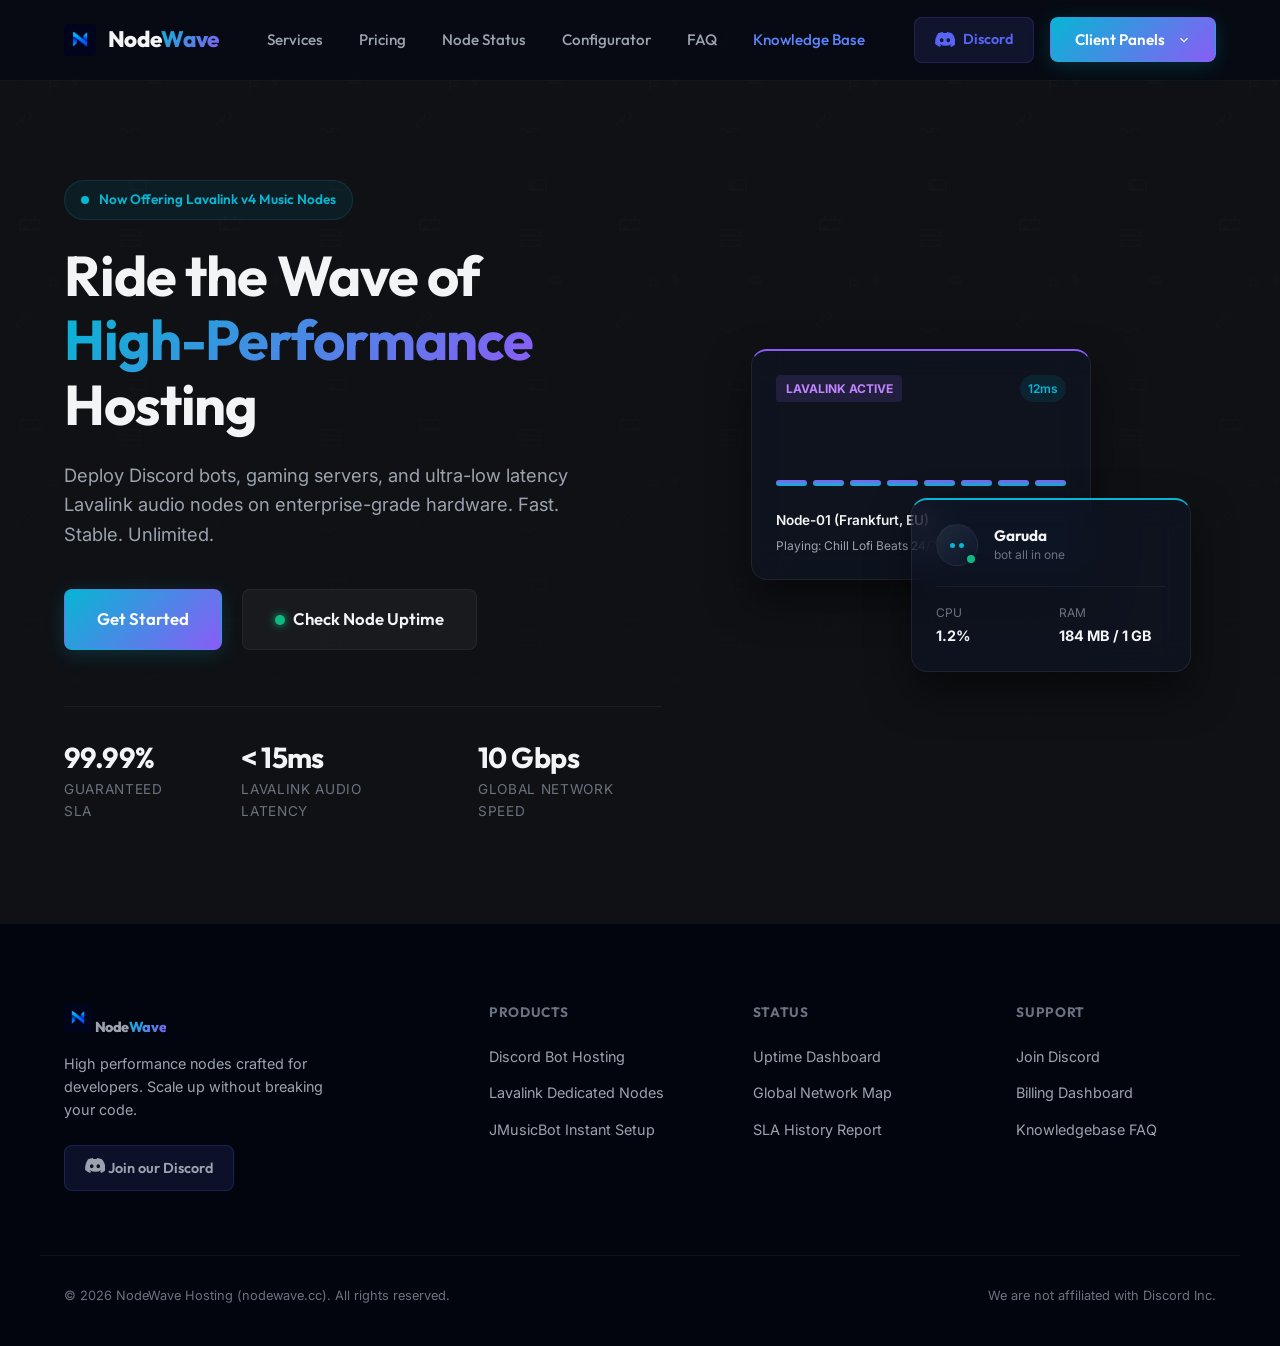
==== commit 31ea849b: "Convert Client Panel button into dropdown menu with Billing, Control, and Lavalink panels" ====
--- a/index.html
+++ b/index.html
@@ -20,17 +20,17 @@
     <!-- Navigation Bar -->
     <header class="header">
         <div class="container nav-container">
-            <a href="/" class="logo" id="nav-logo">
+            <a href="./index.html" class="logo" id="nav-logo">
                 <img src="nodewavelogo.png" alt="NodeWave Logo" class="logo-img">
                 <span>Node<span class="gradient-text">Wave</span></span>
             </a>
             <nav class="nav-links">
-                <a href="/services/" class="nav-link" id="link-services">Services</a>
-                <a href="/pricing/" class="nav-link" id="link-pricing">Pricing</a>
-                <a href="/status/" class="nav-link" id="link-status">Node Status</a>
-                <a href="/configurator/" class="nav-link" id="link-config">Configurator</a>
-                <a href="/faq/" class="nav-link" id="link-faq">FAQ</a>
-                <a href="/knowledgebase/" class="nav-link" style="color:#5c85ff">Knowledge Base</a>
+                <a href="./services/index.html" class="nav-link" id="link-services">Services</a>
+                <a href="./pricing/index.html" class="nav-link" id="link-pricing">Pricing</a>
+                <a href="./status/index.html" class="nav-link" id="link-status">Node Status</a>
+                <a href="./configurator/index.html" class="nav-link" id="link-config">Configurator</a>
+                <a href="./faq/index.html" class="nav-link" id="link-faq">FAQ</a>
+                <a href="./knowledgebase/index.html" class="nav-link" style="color:#5c85ff">Knowledge Base</a>
             </nav>
             <div class="nav-actions">
                 <a href="https://discord.gg/bothost" class="btn-discord-nav" id="btn-nav-discord" target="_blank" rel="noopener">
@@ -39,7 +39,17 @@
                     </svg>
                     <span>Discord</span>
                 </a>
-                <a href="https://discord.gg/bothost" class="btn btn-primary btn-nav-cta" id="btn-nav-portal">Client Panel</a>
+                <div class="nav-dropdown-container">
+                    <button class="btn btn-primary btn-nav-cta dropdown-toggle" id="btn-nav-portal">
+                        Client Panels
+                        <svg width="14" height="14" viewBox="0 0 24 24" fill="none" stroke="currentColor" stroke-width="2" style="margin-left: 4px;"><path d="M6 9l6 6 6-6"/></svg>
+                    </button>
+                    <div class="dropdown-menu">
+                        <a href="https://billing.nodewave.cc" class="dropdown-item">Billing Panel</a>
+                        <a href="https://panel.nodewave.cc" class="dropdown-item">Control Panel</a>
+                        <a href="https://lava.nodewave.cc" class="dropdown-item">Lavalink Panel</a>
+                    </div>
+                </div>
             </div>
             <!-- Mobile Menu Toggle -->
             <button class="mobile-toggle" id="mobile-nav-toggle" aria-label="Toggle menu">
@@ -52,15 +62,20 @@
 
     <!-- Mobile Drawer Menu -->
     <div class="mobile-menu" id="mobile-menu-drawer">
-        <a href="/services/" class="mobile-menu-link">Services</a>
-        <a href="/pricing/" class="mobile-menu-link">Pricing</a>
-        <a href="/status/" class="mobile-menu-link">Node Status</a>
-        <a href="/configurator/" class="mobile-menu-link">Configurator</a>
-        <a href="/faq/" class="mobile-menu-link">FAQ</a>
-        <a href="/knowledgebase/" class="mobile-menu-link" style="color:#5c85ff">Knowledge Base</a>
+        <a href="./services/index.html" class="mobile-menu-link">Services</a>
+        <a href="./pricing/index.html" class="mobile-menu-link">Pricing</a>
+        <a href="./status/index.html" class="mobile-menu-link">Node Status</a>
+        <a href="./configurator/index.html" class="mobile-menu-link">Configurator</a>
+        <a href="./faq/index.html" class="mobile-menu-link">FAQ</a>
+        <a href="./knowledgebase/index.html" class="mobile-menu-link" style="color:#5c85ff">Knowledge Base</a>
         <div class="mobile-menu-actions">
             <a href="https://discord.gg/bothost" class="btn-discord-nav" target="_blank" rel="noopener">Discord Support</a>
-            <a href="https://discord.gg/bothost" class="btn btn-primary" style="text-align: center; display: block; margin-top: 1rem;">Client Panel</a>
+            <div class="mobile-client-panels">
+                <span class="mobile-panel-header">Client Panels</span>
+                <a href="https://billing.nodewave.cc" class="btn btn-primary" style="text-align:center;display:block;margin-top:0.5rem;">Billing Panel</a>
+                <a href="https://panel.nodewave.cc" class="btn btn-secondary" style="text-align:center;display:block;margin-top:0.5rem;background:rgba(255,255,255,0.05);color:white;border:1px solid rgba(255,255,255,0.1);padding:0.75rem;border-radius:8px;">Control Panel</a>
+                <a href="https://lava.nodewave.cc" class="btn btn-secondary" style="text-align:center;display:block;margin-top:0.5rem;background:rgba(255,255,255,0.05);color:white;border:1px solid rgba(255,255,255,0.1);padding:0.75rem;border-radius:8px;">Lavalink Panel</a>
+            </div>
         </div>
     </div>
 
@@ -87,8 +102,8 @@
                         Deploy Discord bots, gaming servers, and ultra-low latency Lavalink audio nodes on enterprise-grade hardware. Fast. Stable. Unlimited.
                     </p>
                     <div class="hero-actions">
-                        <a href="/pricing/" class="btn btn-primary btn-large glow-hover" id="btn-hero-explore">Get Started</a>
-                        <a href="/status/" class="btn btn-secondary btn-large" id="btn-hero-status">
+                        <a href="./pricing/index.html" class="btn btn-primary btn-large glow-hover" id="btn-hero-explore">Get Started</a>
+                        <a href="./status/index.html" class="btn btn-secondary btn-large" id="btn-hero-status">
                             <span class="green-indicator animate-pulse"></span>
                             Check Node Uptime
                         </a>
@@ -171,7 +186,7 @@
     <footer class="footer-section">
         <div class="container footer-grid">
             <div class="footer-col brand-col">
-                <a href="/" class="logo footer-logo">
+                <a href="./index.html" class="logo footer-logo">
                     <img src="nodewavelogo.png" alt="NodeWave Logo" class="logo-img" style="width: 28px; height: 28px;">
                     <span>Node<span class="gradient-text">Wave</span></span>
                 </a>
@@ -186,23 +201,23 @@
             
             <div class="footer-col">
                 <h4>Products</h4>
-                <a href="/pricing/">Discord Bot Hosting</a>
-                <a href="/pricing/">Lavalink Dedicated Nodes</a>
-                <a href="/pricing/">JMusicBot Instant Setup</a>
+                <a href="./pricing/index.html">Discord Bot Hosting</a>
+                <a href="./pricing/index.html">Lavalink Dedicated Nodes</a>
+                <a href="./pricing/index.html">JMusicBot Instant Setup</a>
             </div>
 
             <div class="footer-col">
                 <h4>Status</h4>
-                <a href="/status/">Uptime Dashboard</a>
-                <a href="/status/">Global Network Map</a>
-                <a href="/status/">SLA History Report</a>
+                <a href="./status/index.html">Uptime Dashboard</a>
+                <a href="./status/index.html">Global Network Map</a>
+                <a href="./status/index.html">SLA History Report</a>
             </div>
 
             <div class="footer-col">
                 <h4>Support</h4>
                 <a href="https://discord.gg/bothost">Join Discord</a>
                 <a href="https://discord.gg/bothost">Billing Dashboard</a>
-                <a href="/knowledgebase/">Knowledgebase FAQ</a>
+                <a href="./knowledgebase/index.html">Knowledgebase FAQ</a>
             </div>
         </div>
         <div class="footer-bottom container">
--- a/style.css
+++ b/style.css
@@ -1955,3 +1955,93 @@
         width: 240px;
     }
 }
+
+/* Page Usage Guide */
+.page-usage-guide {
+    background: rgba(31, 41, 55, 0.4);
+    border: 1px solid rgba(255, 255, 255, 0.05);
+    border-radius: 12px;
+    padding: 1.5rem 2rem;
+    margin-bottom: 3rem;
+    backdrop-filter: blur(10px);
+    display: flex;
+    flex-direction: column;
+    gap: 0.5rem;
+}
+.usage-title {
+    color: var(--accent-cyan);
+    font-size: 1rem;
+    font-weight: 600;
+    text-transform: uppercase;
+    letter-spacing: 1px;
+    display: flex;
+    align-items: center;
+    gap: 0.5rem;
+}
+.usage-desc {
+    color: var(--text-muted);
+    font-size: 0.95rem;
+    line-height: 1.5;
+}
+
+/* Nav Dropdown */
+.nav-dropdown-container {
+    position: relative;
+    display: inline-block;
+}
+
+.dropdown-toggle {
+    display: flex;
+    align-items: center;
+}
+
+.dropdown-menu {
+    position: absolute;
+    top: 100%;
+    right: 0;
+    margin-top: 0.5rem;
+    background: rgba(17, 24, 39, 0.95);
+    backdrop-filter: blur(10px);
+    border: 1px solid rgba(255, 255, 255, 0.1);
+    border-radius: 8px;
+    width: max-content;
+    display: flex;
+    flex-direction: column;
+    padding: 0.5rem;
+    opacity: 0;
+    visibility: hidden;
+    transform: translateY(-10px);
+    transition: all 0.2s ease;
+    z-index: 100;
+}
+
+.nav-dropdown-container:hover .dropdown-menu {
+    opacity: 1;
+    visibility: visible;
+    transform: translateY(0);
+}
+
+.dropdown-item {
+    color: var(--text-muted);
+    padding: 0.75rem 1rem;
+    border-radius: 6px;
+    transition: all 0.2s ease;
+    text-decoration: none;
+    font-weight: 500;
+}
+
+.dropdown-item:hover {
+    background: rgba(255, 255, 255, 0.05);
+    color: var(--text-light);
+}
+
+.mobile-panel-header {
+    display: block;
+    color: var(--text-muted);
+    font-size: 0.85rem;
+    text-transform: uppercase;
+    letter-spacing: 1px;
+    margin-top: 1.5rem;
+    margin-bottom: 0.5rem;
+    text-align: center;
+}
